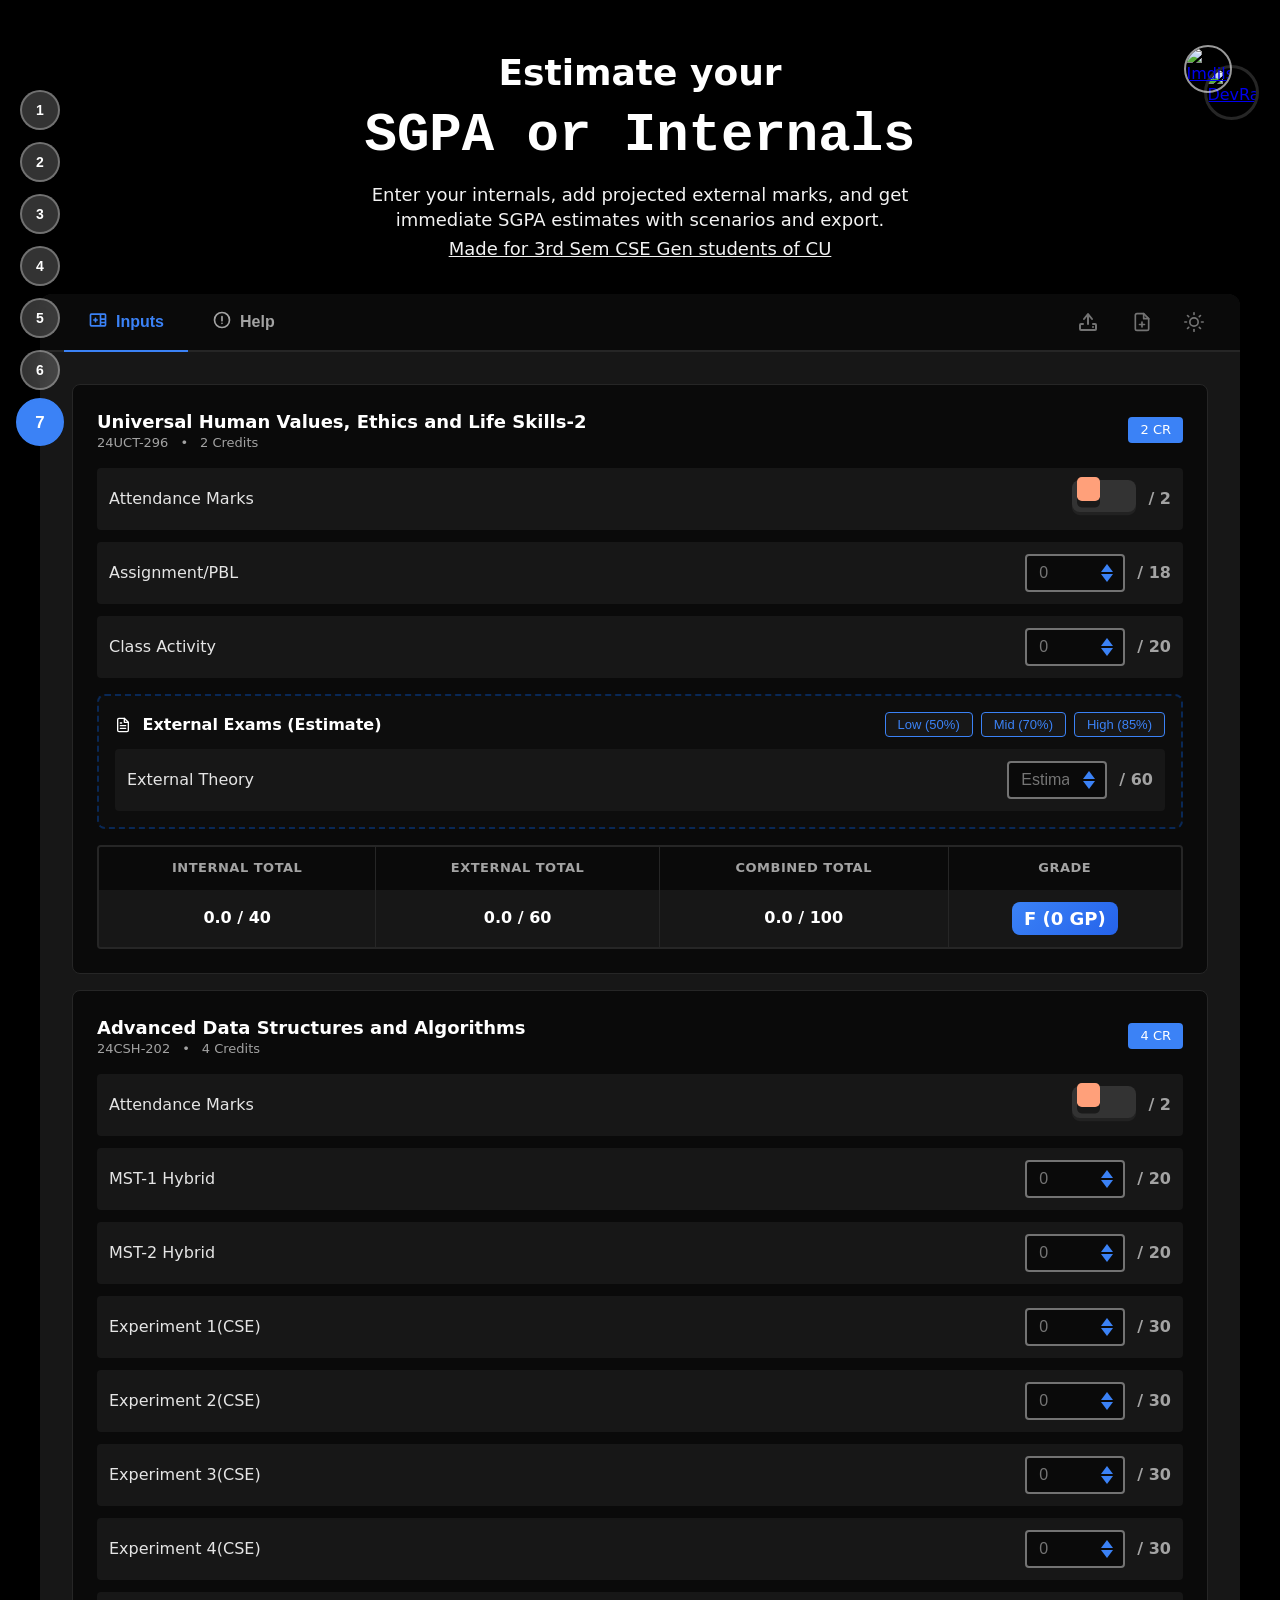
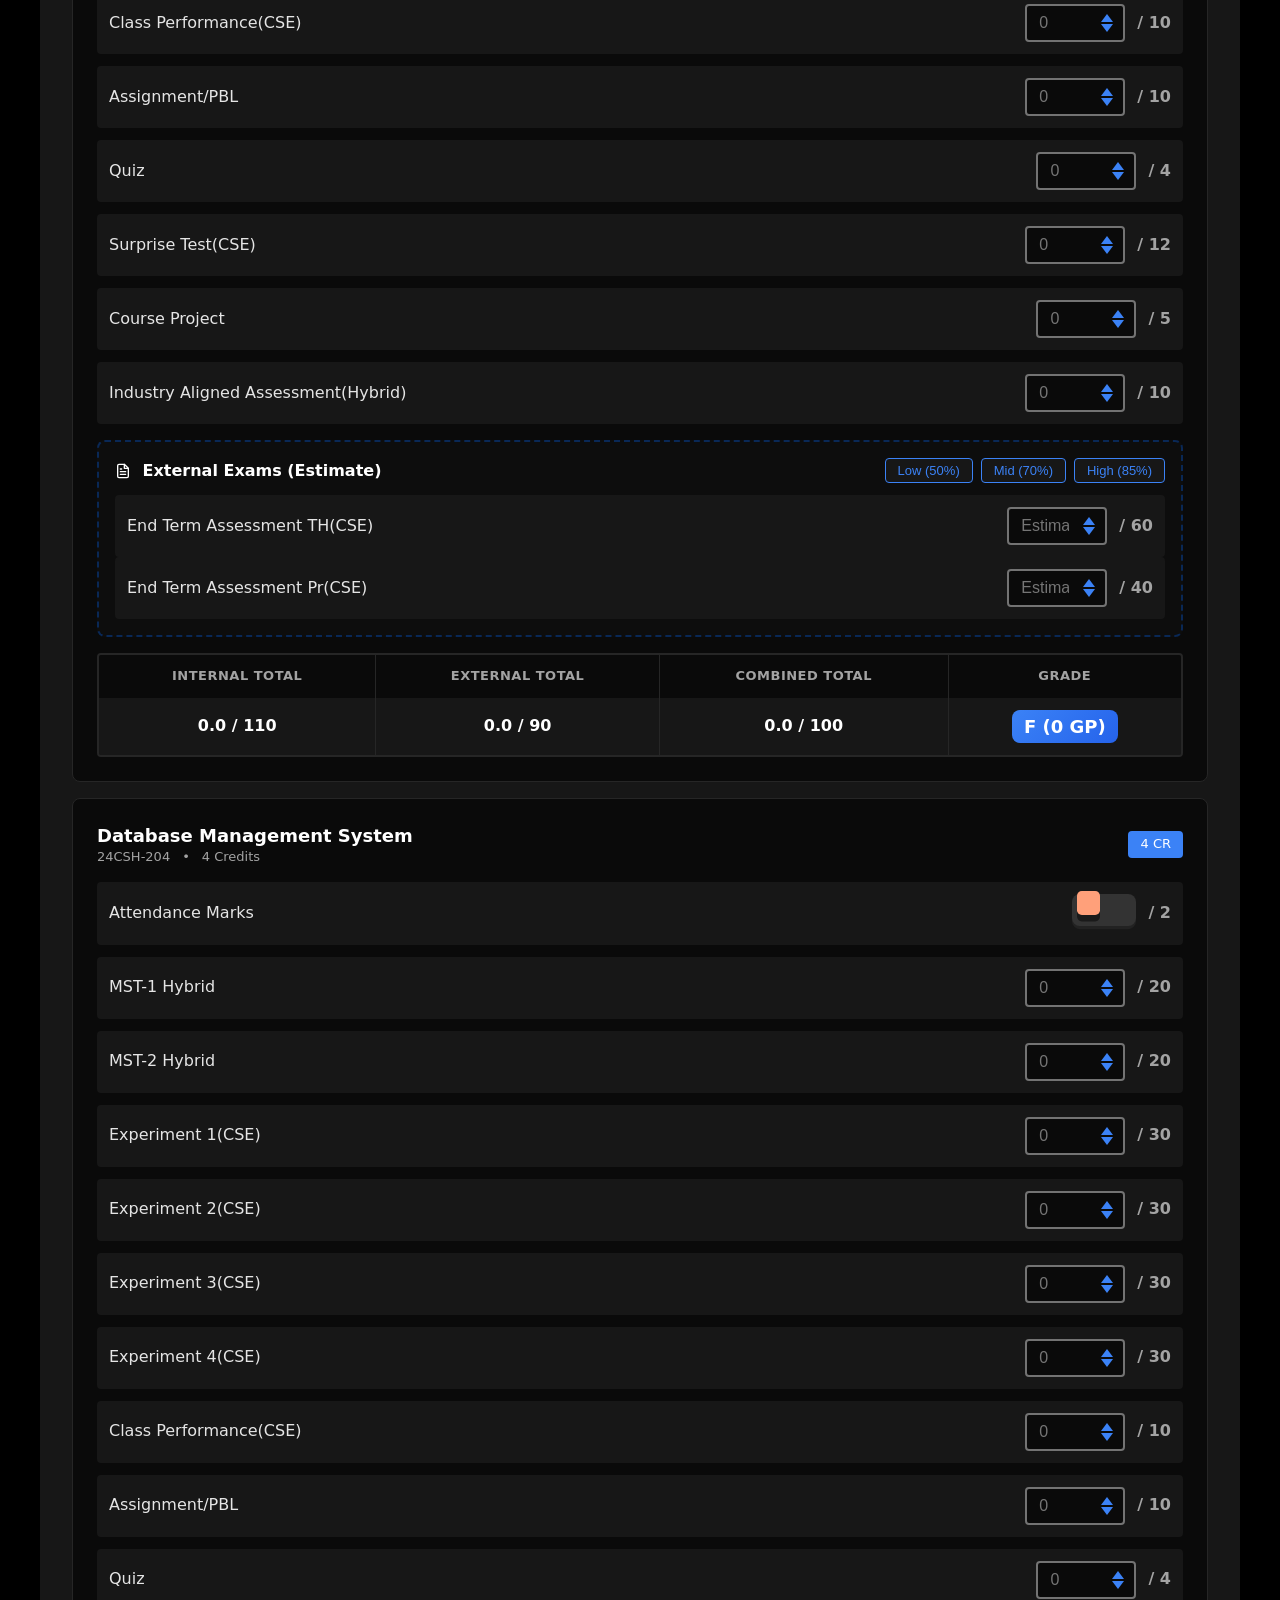
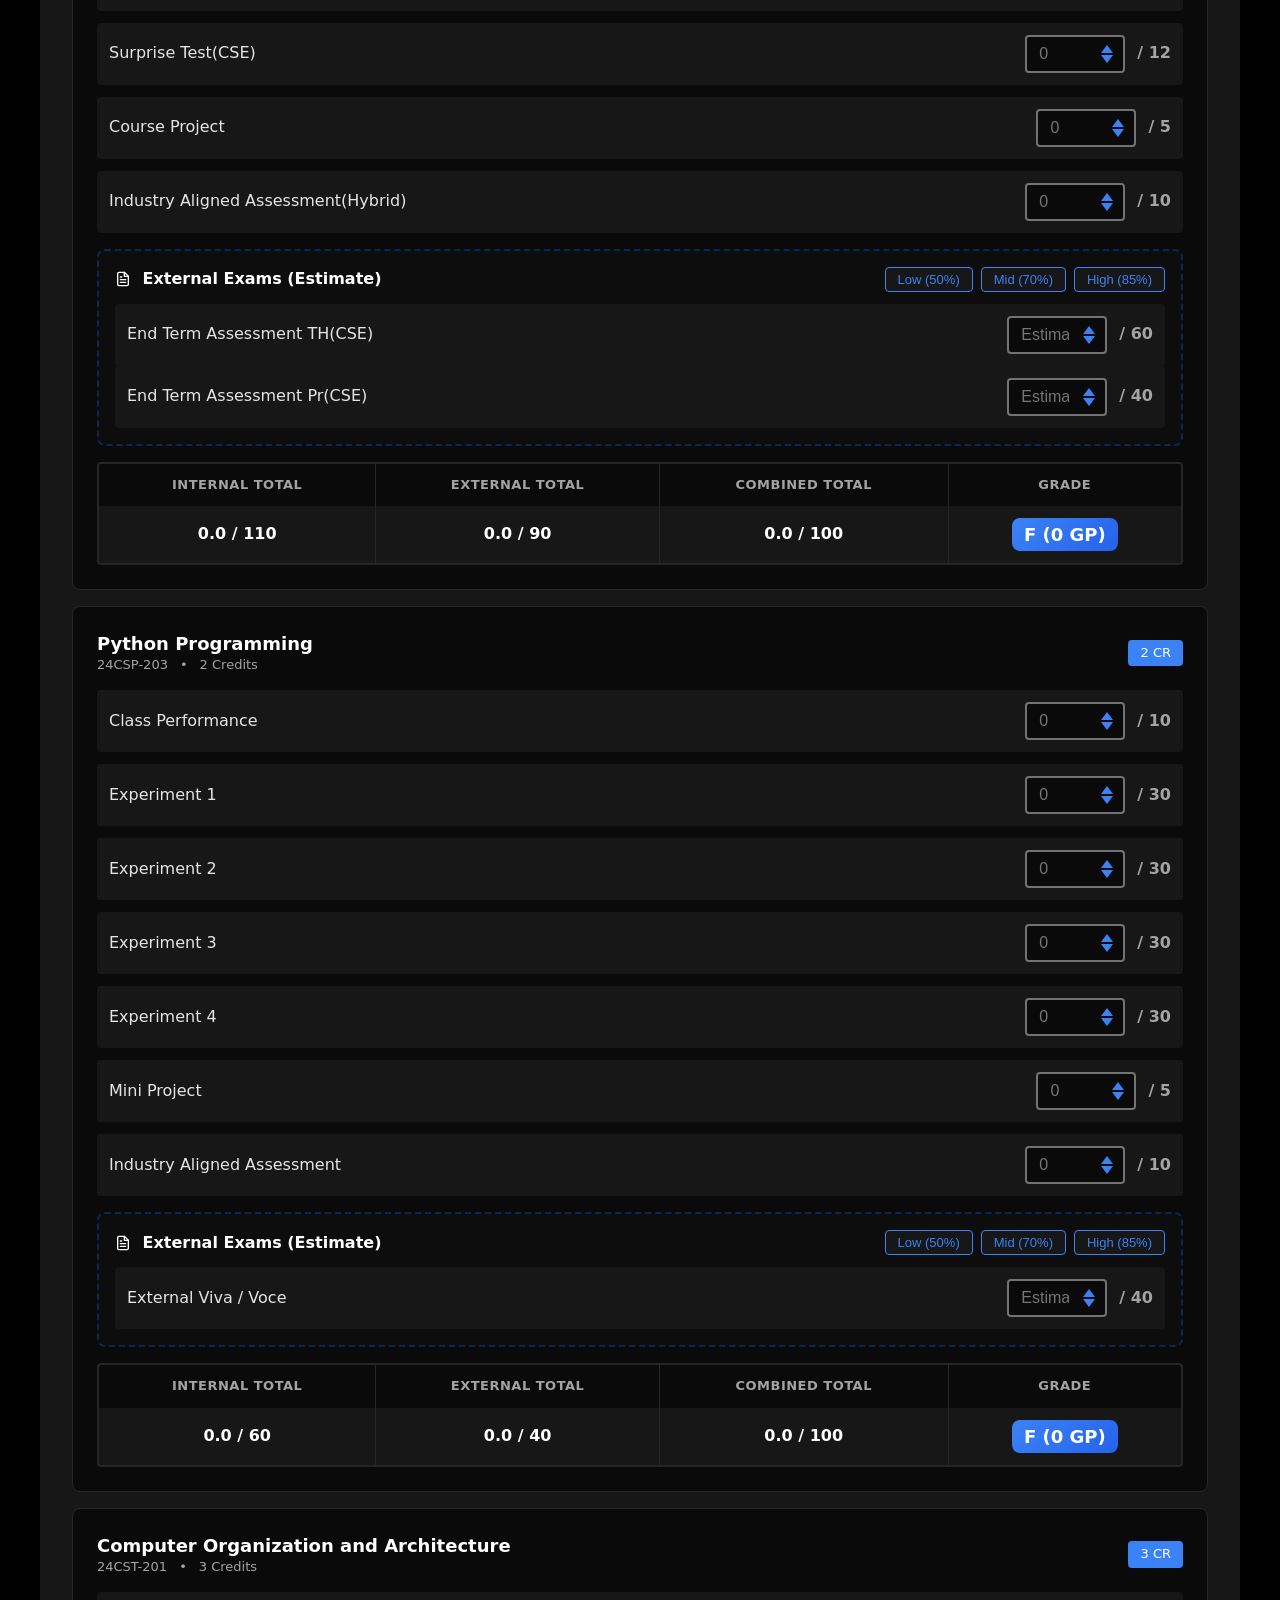
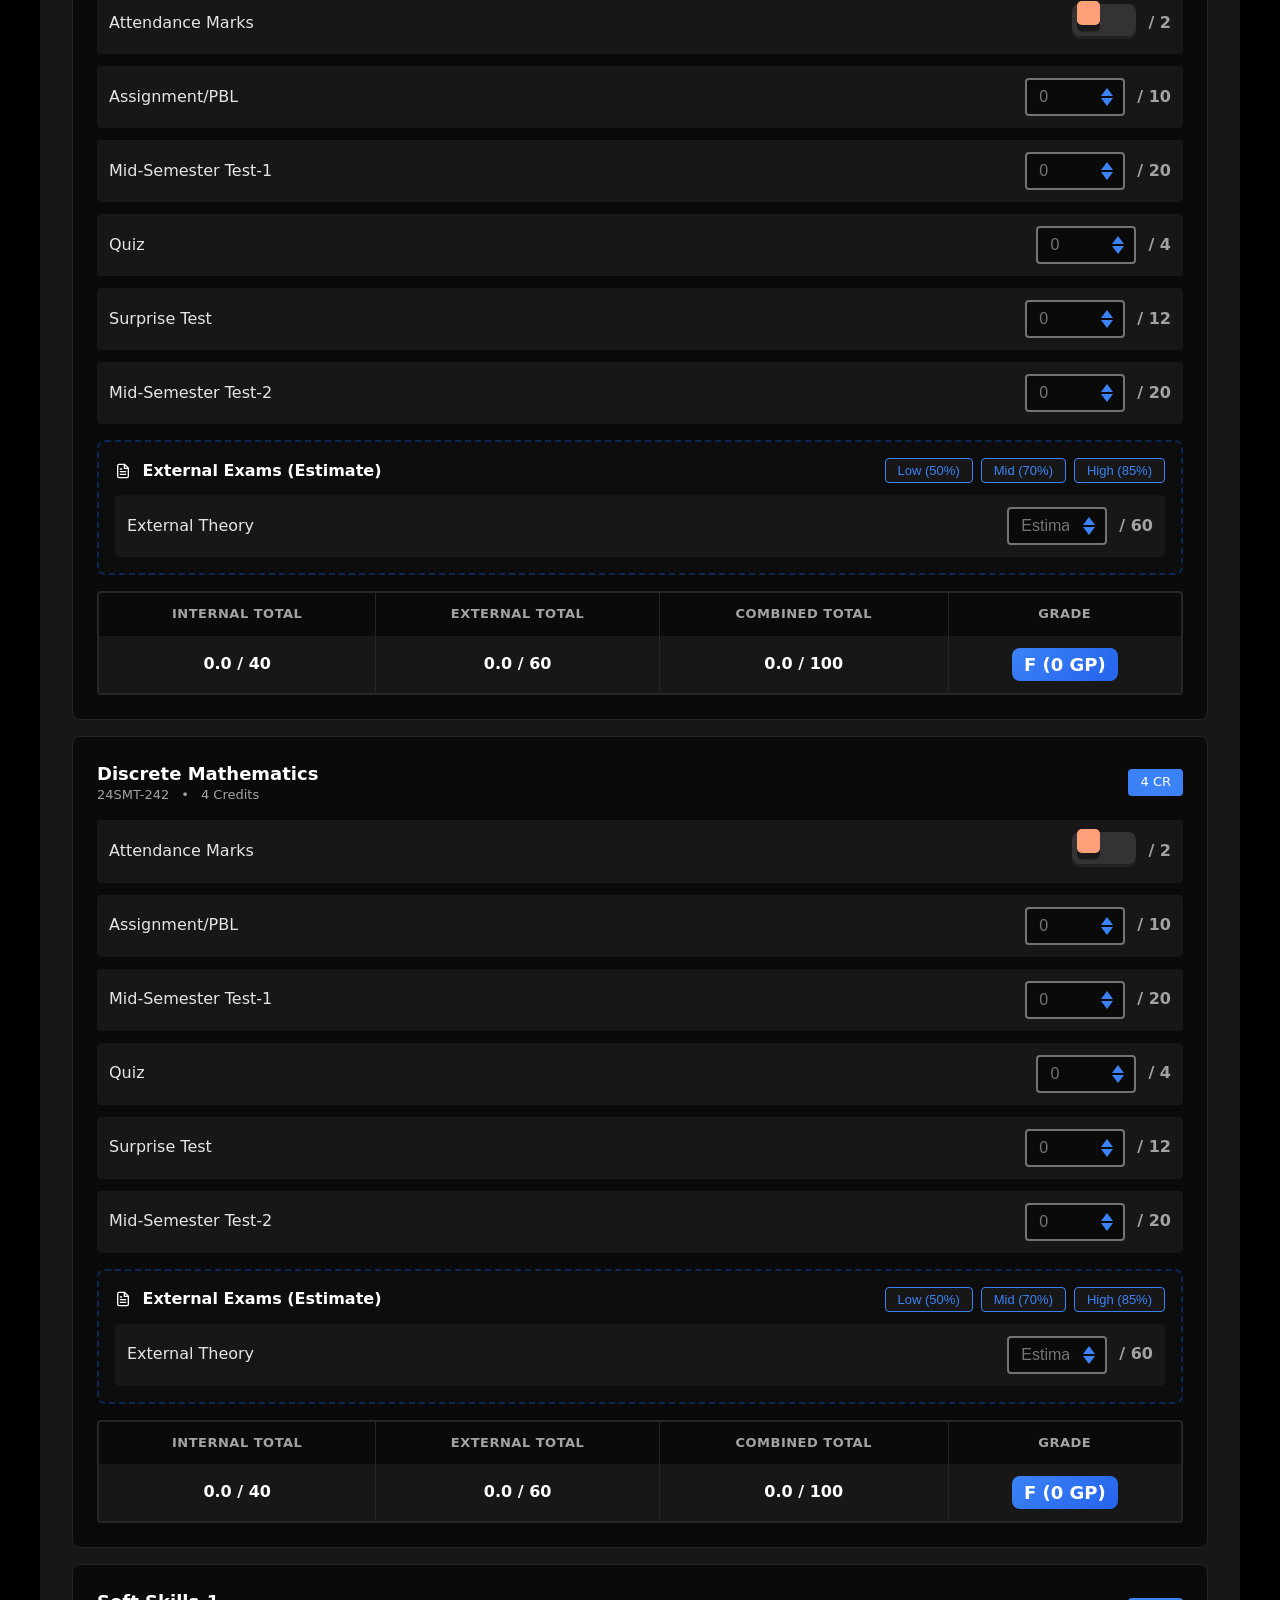
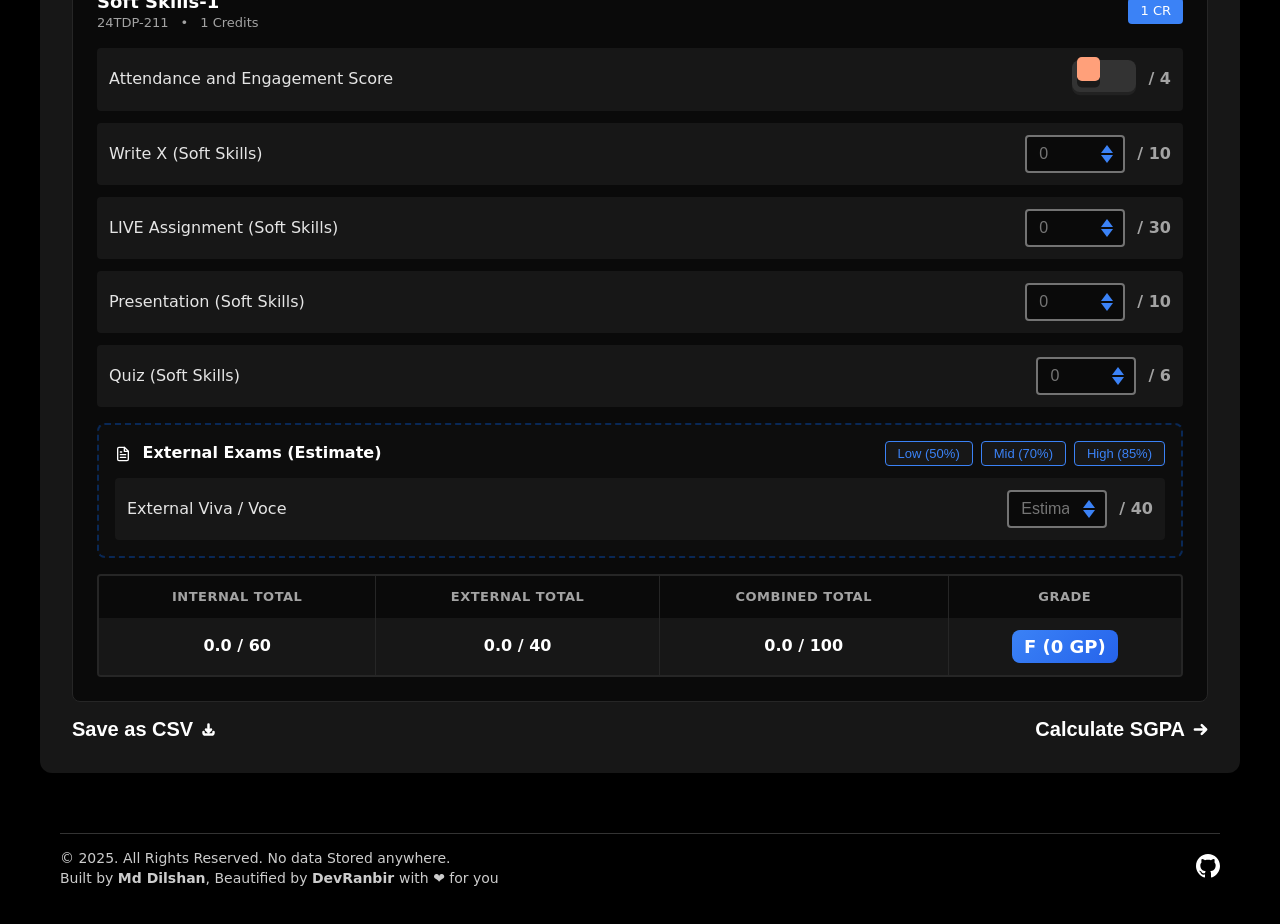
==== uncompressed.html @ b7a7be6c "Refactor code structure for improved readability and maintainability" ====
<!DOCTYPE html>
<html lang="en">
<head>
    <meta charset="UTF-8">
    <meta name="viewport" content="width=device-width, initial-scale=1.0">
    <link rel="icon" type="image/png" href="favicon.png" />
    <meta property="og:title" content="Internal Marks Calculator" />
    <meta property="og:description" content="Calculate Internal marks and Grade easily." />
    <meta property="og:type" content="website" />
    <meta property="og:url" content="https://imdilshan.github.io/Internal-Marks-Calculator/" />
    <meta property="og:image" content="https://imdilshan.github.io/Internal-Marks-Calculator/preview1.jpg" />
    <meta property="og:image:width" content="1200" />
    <meta property="og:image:height" content="630" />
    
    <meta name="twitter:card" content="summary_large_image" />
    <meta name="twitter:title" content="Internal Marks Calculator" />
    <meta name="twitter:description" content="Calculate Internal marks and Grade easily." />
    <meta name="twitter:image" content="https://imdilshan.github.io/Internal-Marks-Calculator/preview1.jpg" />
    <title>SGPA Estimator - CS201</title>
    <meta name="description" content="Estimate your SGPA with internal marks and projected external scores">
    <script src="https://cdn.jsdelivr.net/npm/canvas-confetti@1.9.2/dist/confetti.browser.min.js"></script>
    <style>
        /* ===== Design Tokens ===== */
        :root {
            --color-primary: #0066FF;
            --color-primary-700: #0047C1;
            --color-primary-100: #EAF2FF;
            --color-accent: #00C2A8;
            --color-accent-700: #00997A;
            --neutral-900: #0F1724;
            --neutral-700: #374151;
            --neutral-500: #6B7280;
            --neutral-400: #9CA3AF;
            --neutral-200: #E5E7EB;
            --neutral-100: #F3F4F6;
            --neutral-50: #FBFDFF;
            --success: #16A34A;
            --warning: #F59E0B;
            --danger: #DC2626;
            --font-sans: system-ui, -apple-system, "Segoe UI", Roboto, "Helvetica Neue", Arial;
            --fs-xxl: 36px;
            --fs-xl: 28px;
            --fs-lg: 22px;
            --fs-md: 18px;
            --fs-sm: 16px;
            --fs-xs: 13px;
            --leading-regular: 1.4;
            --space-1: 4px;
            --space-2: 8px;
            --space-3: 12px;
            --space-4: 16px;
            --space-5: 24px;
            --space-6: 32px;
            --radius-sm: 4px;
            --radius-md: 8px;
            --radius-lg: 12px;
            --shadow-1: 0 4px 10px rgba(15, 23, 36, 0.06);
            --shadow-2: 0 8px 30px rgba(15, 23, 36, 0.08);
        }

        [data-theme="dark"] {
            --color-primary: #3B82F6;
            --color-primary-700: #2563EB;
            --color-primary-100: #0a0a0a;
            --color-accent: #3B82F6;
            --color-accent-700: #2563EB;
            --neutral-900: #FFFFFF;
            --neutral-700: #E5E5E5;
            --neutral-500: #A3A3A3;
            --neutral-400: #737373;
            --neutral-200: #262626;
            --neutral-100: #171717;
            --neutral-50: #0a0a0a;
            --success: #22C55E;
            --warning: #F59E0B;
            --danger: #EF4444;
            --shadow-1: 0 4px 10px rgba(0, 0, 0, 0.5);
            --shadow-2: 0 8px 30px rgba(0, 0, 0, 0.8);
        }

        * {
            margin: 0;
            padding: 0;
            box-sizing: border-box;
        }

        /* ===== Custom Scrollbar ===== */
        /* WebKit browsers (Chrome, Safari, Edge) */
        ::-webkit-scrollbar {
            width: 12px;
        }

        ::-webkit-scrollbar-track {
            background: var(--neutral-100);
            border-radius: var(--radius-lg);
            transition: background-color 800ms ease 400ms;
        }

        ::-webkit-scrollbar-thumb {
            background: linear-gradient(135deg, var(--color-primary), var(--color-primary-700));
            border-radius: var(--radius-lg);
            border: 2px solid var(--neutral-100);
            transition: background 800ms ease 400ms, border-color 800ms ease 400ms;
        }

        ::-webkit-scrollbar-thumb:hover {
            background: linear-gradient(135deg, var(--color-primary-700), var(--color-primary));
            transition: background 200ms ease;
        }

        /* Dark theme scrollbar */
        [data-theme="dark"] ::-webkit-scrollbar-track {
            background: var(--neutral-200);
        }

        [data-theme="dark"] ::-webkit-scrollbar-thumb {
            background: linear-gradient(135deg, var(--color-primary), var(--color-accent));
            border: 2px solid var(--neutral-200);
        }

        [data-theme="dark"] ::-webkit-scrollbar-thumb:hover {
            background: linear-gradient(135deg, var(--color-accent), var(--color-primary));
        }

        /* Firefox */
        html {
            scrollbar-width: auto;
            scrollbar-color: var(--color-primary) var(--neutral-100);
            transition: scrollbar-color 800ms ease 400ms;
        }

        [data-theme="dark"] html {
            scrollbar-color: var(--color-primary) var(--neutral-200);
        }

        body {
            font-family: var(--font-sans);
            background: linear-gradient(135deg, var(--color-primary) 0%, var(--color-primary-700) 100%);
            color: var(--neutral-900);
            line-height: var(--leading-regular);
            min-height: 100vh;
            padding: var(--space-4);
            transition: background 300ms ease;
        }

        [data-theme="dark"] body {
            background: #000000;
        }

        .header {
            text-align: center;
            color: white;
            padding: var(--space-6) 0;
            max-width: 1200px;
            margin: 0 auto;
            position: relative;
        }

        /* Developer Profiles Styles */
        .dev-profiles {
            position: absolute;
            top: 5%;
            right: 2%;
            z-index: 10;
        }

        .profile-stack {
            position: relative;
            width: 70px;
            height: 70px;
        }

        .profile-item {
            position: absolute;
            transition: transform 0.3s ease, box-shadow 0.3s ease;
        }

        .profile-item:first-child {
            top: 0;
            left: 0;
            z-index: 2;
        }

        .profile-item:last-child {
            top: 20px;
            left: 20px;
            z-index: 1;
        }

        .profile-img {
            width: 55px;
            height: 55px;
            border-radius: 50%;
            border: 3px solid white;
            transition: all 0.3s ease;
            cursor: pointer;
            display: block;
        }

        .profile-img.primary {
            box-shadow: 0 4px 12px rgba(0, 0, 0, 0.3);
        }

        .profile-img.secondary {
            width: 48px;
            height: 48px;
            border: 2px solid rgba(255, 255, 255, 0.8);
            box-shadow: 0 2px 8px rgba(0, 0, 0, 0.2);
        }

        .profile-item:hover .profile-img {
            transform: scale(1.1);
            box-shadow: 0 8px 25px rgba(0, 0, 0, 0.4);
        }

        .profile-item:hover {
            z-index: 5 !important;
        }

        /* Tooltip without arrow */
        .profile-item::before {
            content: attr(data-tooltip);
            position: absolute;
            bottom: -40px;
            left: 50%;
            transform: translateX(-50%);
            background: rgba(0, 0, 0, 0.9);
            color: white;
            padding: 8px 14px;
            border-radius: 8px;
            font-size: 13px;
            font-weight: 500;
            white-space: nowrap;
            opacity: 0;
            visibility: hidden;
            transition: all 0.3s ease;
            pointer-events: none;
        }

        .profile-item:hover::before {
            opacity: 1;
            visibility: visible;
        }

        /* Dark theme adjustments */
        [data-theme="dark"] .profile-img {
            border-color: var(--neutral-200);
        }

        [data-theme="dark"] .profile-img.secondary {
            border-color: rgba(255, 255, 255, 0.6);
        }

        [data-theme="dark"] .profile-item::before {
            background: rgba(255, 255, 255, 0.95);
            color: #333;
        }

        /* Mobile responsive */
        @media (max-width: 768px) {
            .dev-profiles {
                top: var(--space-2);
                right: var(--space-2);
            }
            
            .profile-stack {
                width: 60px;
                height: 60px;
            }
            
            .profile-img {
                width: 48px;
                height: 48px;
            }
            
            .profile-img.secondary {
                width: 42px;
                height: 42px;
            }
            
            .profile-item:last-child {
                top: 15px;
                left: 15px;
            }
        }

        .header h1 {
            font-size: var(--fs-xxl);
            font-weight: 700;
            margin-bottom: var(--space-2);
        }

        .header p {
            font-size: var(--fs-md);
            opacity: 0.95;
            max-width: 600px;
            margin: 0 auto;
        }

        .container {
            max-width: 1200px;
            margin: 0 auto;
            background: white;
            border-radius: var(--radius-lg);
            box-shadow: var(--shadow-2);
            overflow: hidden;
            transition: background 300ms ease;
        }

        [data-theme="dark"] .container {
            background: var(--neutral-100);
        }

        /* Page Loader */
        .page-loader {
            position: fixed;
            top: 0;
            left: 0;
            width: 100%;
            height: 100%;
            background: #000;
            display: flex;
            align-items: center;
            justify-content: center;
            z-index: 9999;
            transition: opacity 0.5s ease, visibility 0.5s ease;
        }

        .page-loader.hidden {
            opacity: 0;
            visibility: hidden;
        }

        .loader {
            --dim: 3rem;
            width: var(--dim);
            height: var(--dim);
            position: relative;
            animation: spin988 2s linear infinite;
        }

        .loader .circle {
            --color: #3B82F6;
            --dim: 1.2rem;
            width: var(--dim);
            height: var(--dim);
            background-color: var(--color);
            border-radius: 50%;
            position: absolute;
        }

        .loader .circle:nth-child(1) {
            top: 0;
            left: 0;
        }

        .loader .circle:nth-child(2) {
            top: 0;
            right: 0;
        }

        .loader .circle:nth-child(3) {
            bottom: 0;
            left: 0;
        }

        .loader .circle:nth-child(4) {
            bottom: 0;
            right: 0;
        }

        @keyframes spin988 {
            0% {
                transform: scale(1) rotate(0);
            }
            20%, 25% {
                transform: scale(1.3) rotate(90deg);
            }
            45%, 50% {
                transform: scale(1) rotate(180deg);
            }
            70%, 75% {
                transform: scale(1.3) rotate(270deg);
            }
            95%, 100% {
                transform: scale(1) rotate(360deg);
            }
        }

        .subject-nav {
            display: flex;
            gap: 12px;
            z-index: 999;
        }
        
        /* Desktop: Vertical navigation on left */
        .subject-nav-desktop {
            position: fixed;
            left: 20px;
            top: 10vh;
            flex-direction: column;
        }
        
        /* Mobile: Horizontal navigation below header */
        .subject-nav-mobile {
            flex-direction: row;
            flex-wrap: wrap;
            justify-content: center;
            margin-top: var(--space-4);
            display: none;
        }
        
        /* Show/hide based on screen size */
        @media (min-width: 1025px) {
            .subject-nav-desktop {
                display: flex;
            }
            .subject-nav-mobile {
                display: none !important;
            }
        }
        
        @media (max-width: 1024px) {
            .subject-nav-desktop {
                display: none !important;
            }
            .subject-nav-mobile {
                display: flex;
            }
        }

        .subject-nav-btn {
            width: 40px;
            height: 40px;
            border-radius: 50%;
            background: rgba(255, 255, 255, 0.2);
            border: 2px solid rgba(255, 255, 255, 0.3);
            color: white;
            font-weight: 700;
            font-size: 14px;
            cursor: pointer;
            display: flex;
            align-items: center;
            justify-content: center;
            transition: all 200ms ease;
            backdrop-filter: blur(10px);
            position: relative;
        }

        .subject-nav-btn .nav-number {
            position: relative;
            z-index: 1;
        }

        .subject-nav-btn .nav-tick {
            position: absolute;
            top: -2px;
            right: -2px;
            width: 16px;
            height: 16px;
            background: #22C55E;
            border-radius: 50%;
            padding: 2px;
            stroke: white;
            box-shadow: 0 2px 6px rgba(34, 197, 94, 0.4);
        }
        
        .subject-nav-btn .nav-big-tick {
            color: #ffffff;
            filter: drop-shadow(0 0 6px rgba(34, 197, 94, 0.4));
            animation: tickPop 0.3s ease-out;
        }
        
        @keyframes tickPop {
            0% { transform: scale(0); }
            50% { transform: scale(1.2); }
            100% { transform: scale(1); }
        }

        .subject-nav-btn.complete {
            border-color: #22C55E;
            background: rgba(34, 197, 94, 0.15);
        }
        
        .subject-nav-btn.full-complete {
            background: rgba(34, 197, 94, 0.25);
            box-shadow: 0 0 15px rgba(34, 197, 94, 0.3);
        }

        .subject-nav-btn:hover {
            transform: scale(1.15);
            background: rgba(255, 255, 255, 0.4);
            box-shadow: 0 4px 12px rgba(0, 0, 0, 0.2);
        }

        .subject-nav-btn.active {
            background: var(--color-accent);
            border-color: var(--color-accent);
            transform: scale(1.2);
        }

        /* Tooltip for nav buttons - Desktop only */
        .subject-nav-desktop .subject-nav-btn::after {
            content: attr(data-tooltip);
            position: absolute;
            left: 60px;
            background: rgba(0, 0, 0, 0.9);
            color: white;
            padding: 8px 12px;
            border-radius: 6px;
            font-size: 13px;
            font-weight: 600;
            white-space: nowrap;
            opacity: 0;
            pointer-events: none;
            transition: opacity 200ms ease;
            z-index: 1000;
            box-shadow: 0 4px 12px rgba(0, 0, 0, 0.3);
        }

        [data-theme="dark"] .subject-nav-desktop .subject-nav-btn::after {
            background: rgba(255, 255, 255, 0.95);
            color: #000;
        }

        .subject-nav-desktop .subject-nav-btn:hover::after {
            opacity: 1;
        }

        /* Arrow for tooltip - Desktop only */
        .subject-nav-desktop .subject-nav-btn::before {
            content: '';
            position: absolute;
            left: 52px;
            width: 0;
            height: 0;
            border-top: 6px solid transparent;
            border-bottom: 6px solid transparent;
            border-right: 6px solid rgba(0, 0, 0, 0.9);
            opacity: 0;
            pointer-events: none;
            transition: opacity 200ms ease;
            z-index: 1000;
        }

        [data-theme="dark"] .subject-nav-desktop .subject-nav-btn::before {
            border-right-color: rgba(255, 255, 255, 0.95);
        }

        .subject-nav-desktop .subject-nav-btn:hover::before {
            opacity: 1;
        }

        /* Help navigation - different style */
        .help-nav-btn {
            width: 45px;
            height: 45px;
            font-size: 13px;
            font-weight: 600;
        }

        .help-nav-btn::after {
            content: attr(data-tooltip);
            left: 65px;
            min-width: 120px;
        }

        .help-nav-btn::before {
            left: 57px;
        }

        @media (max-width: 768px) {
            .subject-nav {
                left: 10px;
                top: 15vh;
                gap: 8px;
            }

            .subject-nav-btn {
                width: 32px;
                height: 32px;
                font-size: 12px;
            }

            .help-nav-btn {
                width: 36px;
                height: 36px;
                font-size: 11px;
            }
        }

        .tabs {
            border-bottom: 2px solid var(--neutral-200);
            background: var(--neutral-50);
            display: flex;
            justify-content: space-between;
            align-items: center;
        }

        [data-theme="dark"] .tabs {
            background: #0a0a0a;
            border-bottom-color: var(--neutral-200);
        }

        .tab-list {
            display: flex;
            list-style: none;
            padding: 0 var(--space-5);
        }
        
        .tab-actions {
            display: flex;
            gap: var(--space-2);
            padding: 0 var(--space-5);
        }
        
        .action-icon-btn {
            padding: var(--space-3);
            background: none;
            border: 1px solid var(--neutral-300);
            border-radius: 8px;
            color: var(--neutral-600);
            cursor: pointer;
            transition: all 200ms;
            display: flex;
            align-items: center;
            justify-content: center;
        }
        
        .action-icon-btn:hover {
            background: var(--neutral-100);
            border-color: var(--color-primary);
            color: var(--color-primary);
            transform: translateY(-2px);
        }
        
        [data-theme="dark"] .action-icon-btn {
            border-color: var(--neutral-700);
            color: var(--neutral-400);
        }
        
        [data-theme="dark"] .action-icon-btn:hover {
            background: rgba(255, 255, 255, 0.05);
            border-color: var(--color-primary);
            color: var(--color-primary);
        }

        /* Hide Excel download button by default */
        #excel-download-btn {
            display: none;
        }

        .tab {
            padding: var(--space-4) var(--space-5);
            background: none;
            border: none;
            font-size: var(--fs-sm);
            font-weight: 600;
            color: var(--neutral-500);
            cursor: pointer;
            position: relative;
            transition: color 200ms;
            display: flex;
            align-items: center;
            gap: var(--space-2);
        }

        .tab:hover {
            color: var(--neutral-900);
        }

        .tab:focus-visible {
            outline: 3px solid rgba(0, 102, 255, 0.16);
            outline-offset: -3px;
        }

        .tab[aria-selected="true"] {
            color: var(--color-primary);
        }

        .tab[aria-selected="true"]::after {
            content: '';
            position: absolute;
            bottom: -2px;
            left: 0;
            right: 0;
            height: 2px;
            background: var(--color-primary);
        }

        /* Tab icon and text styling */

        .tab-icon svg {
            width: 20px !important;
            height: 20px !important;
            stroke: currentColor;
            transition: all 200ms;
        }

        .tab-text {
            display: inline;
            line-height: 1;
        }

        #tab-results {
            display: none;
            padding-left: var(--space-3);
            padding-right: var(--space-3);
        }

        #tab-results.show-tab {
            display: block;
        }

        .tab-panel {
            padding: var(--space-6);
            animation: fadeIn 300ms ease;
        }

        .tab-panel[hidden] {
            display: none;
        }

        @keyframes fadeIn {
            from {
                opacity: 0;
                transform: translateY(8px);
            }
            to {
                opacity: 1;
                transform: translateY(0);
            }
        }

        @media (prefers-reduced-motion: reduce) {
            .tab-panel {
                animation: none;
            }
        }

        .subject-card {
            background: var(--neutral-50);
            border: 1px solid var(--neutral-200);
            border-radius: var(--radius-md);
            padding: var(--space-5);
            margin-bottom: var(--space-4);
            transition: box-shadow 200ms;
        }

        [data-theme="dark"] .subject-card {
            background: #0a0a0a;
            border-color: var(--neutral-200);
        }

        .subject-card:hover {
            box-shadow: var(--shadow-1);
        }

        .subject-header {
            display: flex;
            justify-content: space-between;
            align-items: center;
            margin-bottom: var(--space-4);
            flex-wrap: wrap;
            gap: var(--space-3);
        }

        .subject-name {
            font-size: var(--fs-md);
            font-weight: 600;
            color: var(--neutral-900);
        }

        .subject-meta {
            display: flex;
            gap: var(--space-3);
            font-size: var(--fs-xs);
            color: var(--neutral-500);
        }

        .badge {
            background: var(--color-primary);
            color: white;
            padding: var(--space-1) var(--space-3);
            border-radius: var(--radius-sm);
            font-size: var(--fs-xs);
            font-weight: 500;
        }

        .components-grid {
            display: grid;
            gap: var(--space-3);
        }

        .component-name {
            font-size: var(--fs-sm);
            color: var(--neutral-700);
        }

        .component-max {
            font-size: var(--fs-sm);
            color: var(--neutral-500);
            font-weight: 600;
            white-space: nowrap;
        }

        input[type="number"] {
            width: 100px;
            max-width: 100px;
            padding: var(--space-2) var(--space-3);
            border: 2px solid var(--neutral-200);
            border-radius: var(--radius-sm);
            font-size: var(--fs-sm);
            transition: all 200ms;
            background: white;
            color: var(--neutral-900);
        }

        /* Remove default spinners */
        input[type="number"]::-webkit-inner-spin-button,
        input[type="number"]::-webkit-outer-spin-button {
            -webkit-appearance: none;
            margin: 0;
        }

        input[type="number"] {
            -moz-appearance: textfield;
            appearance: textfield;
        }

        /* Custom spinner container */
        .component-row {
            display: grid;
            grid-template-columns: 2fr auto auto;
            gap: var(--space-3);
            align-items: center;
            padding: var(--space-3);
            background: white;
            border-radius: var(--radius-sm);
            position: relative;
        }

        [data-theme="dark"] .component-row {
            background: var(--neutral-100);
        }

        /* Add custom spinner buttons */
        input[type="number"] {
            position: relative;
            padding-right: 36px;
            width: 100px;
            max-width: 100px;
        }

        /* Custom increment/decrement buttons using background */
        input[type="number"] {
            background-image: 
                url('data:image/svg+xml;utf8,<svg xmlns="http://www.w3.org/2000/svg" width="12" height="8" viewBox="0 0 12 8"><path fill="%230066FF" d="M6 0l6 8H0z"/></svg>'),
                url('data:image/svg+xml;utf8,<svg xmlns="http://www.w3.org/2000/svg" width="12" height="8" viewBox="0 0 12 8"><path fill="%230066FF" d="M6 8L0 0h12z"/></svg>');
            background-position: 
                calc(100% - 10px) 8px,
                calc(100% - 10px) calc(100% - 8px);
            background-size: 12px 8px, 12px 8px;
            background-repeat: no-repeat;
        }

        [data-theme="dark"] input[type="number"] {
            background-color: var(--neutral-50);
            border-color: var(--neutral-400);
            color: var(--neutral-900);
            background-image: 
                url('data:image/svg+xml;utf8,<svg xmlns="http://www.w3.org/2000/svg" width="12" height="8" viewBox="0 0 12 8"><path fill="%233B82F6" d="M6 0l6 8H0z"/></svg>'),
                url('data:image/svg+xml;utf8,<svg xmlns="http://www.w3.org/2000/svg" width="12" height="8" viewBox="0 0 12 8"><path fill="%233B82F6" d="M6 8L0 0h12z"/></svg>');
            background-position: 
                calc(100% - 10px) 8px,
                calc(100% - 10px) calc(100% - 8px);
            background-size: 12px 8px, 12px 8px;
            background-repeat: no-repeat;
        }

        input[type="number"]:hover {
            background-image: 
                url('data:image/svg+xml;utf8,<svg xmlns="http://www.w3.org/2000/svg" width="12" height="8" viewBox="0 0 12 8"><path fill="%2300C2A8" d="M6 0l6 8H0z"/></svg>'),
                url('data:image/svg+xml;utf8,<svg xmlns="http://www.w3.org/2000/svg" width="12" height="8" viewBox="0 0 12 8"><path fill="%2300C2A8" d="M6 8L0 0h12z"/></svg>');
        }

        [data-theme="dark"] input[type="number"]:hover {
            background-image: 
                url('data:image/svg+xml;utf8,<svg xmlns="http://www.w3.org/2000/svg" width="12" height="8" viewBox="0 0 12 8"><path fill="%2314B8A6" d="M6 0l6 8H0z"/></svg>'),
                url('data:image/svg+xml;utf8,<svg xmlns="http://www.w3.org/2000/svg" width="12" height="8" viewBox="0 0 12 8"><path fill="%2314B8A6" d="M6 8L0 0h12z"/></svg>');
        }

        input[type="number"]:focus {
            outline: none;
            border-color: var(--color-primary);
            box-shadow: 0 0 0 3px rgba(0, 102, 255, 0.1);
        }

        [data-theme="dark"] input[type="number"]:focus {
            box-shadow: 0 0 0 3px rgba(59, 130, 246, 0.2);
        }

        input[type="number"].error {
            border-color: var(--danger);
            background-color: rgba(220, 38, 38, 0.05);
            background-image: 
                url('data:image/svg+xml;utf8,<svg xmlns="http://www.w3.org/2000/svg" width="12" height="8" viewBox="0 0 12 8"><path fill="%23DC2626" d="M6 0l6 8H0z"/></svg>'),
                url('data:image/svg+xml;utf8,<svg xmlns="http://www.w3.org/2000/svg" width="12" height="8" viewBox="0 0 12 8"><path fill="%23DC2626" d="M6 8L0 0h12z"/></svg>');
        }

        [data-theme="dark"] input[type="number"].error {
            background-color: rgba(239, 68, 68, 0.1);
            background-image: 
                url('data:image/svg+xml;utf8,<svg xmlns="http://www.w3.org/2000/svg" width="12" height="8" viewBox="0 0 12 8"><path fill="%23EF4444" d="M6 0l6 8H0z"/></svg>'),
                url('data:image/svg+xml;utf8,<svg xmlns="http://www.w3.org/2000/svg" width="12" height="8" viewBox="0 0 12 8"><path fill="%23EF4444" d="M6 8L0 0h12z"/></svg>');
        }

        /* Attendance Toggle Switch */
        .checkbox-wrapper-63 input[type="checkbox"] {
            visibility: hidden;
            display: none;
        }

        .checkbox-wrapper-63 *,
        .checkbox-wrapper-63 ::after,
        .checkbox-wrapper-63 ::before {
            box-sizing: border-box;
        }

        .checkbox-wrapper-63 .switch {
            font-size: 1rem;
            position: relative;
            display: inline-block;
            width: 4em;
            height: 2em;
        }

        .checkbox-wrapper-63 .slider {
            position: absolute;
            cursor: pointer;
            inset: 0;
            background-color: #eee;
            transition: 0.4s;
            border-radius: 0.5em;
            box-shadow: 0 0.2em #dfd9d9;
        }

        .checkbox-wrapper-63 .slider:before {
            position: absolute;
            content: "";
            height: 1.5em;
            width: 1.4em;
            border-radius: 0.3em;
            left: 0.3em;
            bottom: 0.7em;
            background-color: lightsalmon;
            transition: 0.4s;
            box-shadow: 0 0.4em #bcb4b4;
        }

        .checkbox-wrapper-63 .slider:hover::before {
            box-shadow: 0 0.2em #bcb4b4;
            bottom: 0.5em;
        }

        .checkbox-wrapper-63 input:checked + .slider::before {
            transform: translateX(2em);
            background: lightgreen;
        }

        [data-theme="dark"] .checkbox-wrapper-63 .slider {
            background-color: #333;
            box-shadow: 0 0.2em #222;
        }

        [data-theme="dark"] .checkbox-wrapper-63 .slider:before {
            box-shadow: 0 0.4em #1a1a1a;
        }

        [data-theme="dark"] .checkbox-wrapper-63 .slider:hover::before {
            box-shadow: 0 0.2em #1a1a1a;
        }

        .external-section {
            margin-top: var(--space-4);
            padding: var(--space-4);
            background: var(--color-primary-100);
            border-radius: var(--radius-md);
            border: 2px dashed rgba(0, 102, 255, 0.3);
        }

        [data-theme="dark"] .external-section {
            background: #0d0d0d;
        }

        .external-header {
            display: flex;
            justify-content: space-between;
            align-items: center;
            margin-bottom: var(--space-3);
            flex-wrap: wrap;
            gap: var(--space-3);
        }

        .external-title {
            font-size: var(--fs-sm);
            font-weight: 600;
            color: var(--neutral-900);
        }

        .scenario-buttons {
            display: flex;
            gap: var(--space-2);
            flex-wrap: wrap;
        }

        .btn-scenario {
            padding: var(--space-1) var(--space-3);
            background: white;
            border: 1px solid var(--color-primary);
            border-radius: var(--radius-sm);
            color: var(--color-primary);
            font-size: var(--fs-xs);
            font-weight: 500;
            cursor: pointer;
            transition: all 200ms;
        }

        [data-theme="dark"] .btn-scenario {
            background: var(--neutral-100);
            border-color: var(--color-primary);
            color: var(--color-primary);
        }

        .btn-scenario:hover {
            background: var(--color-primary);
            color: white;
        }

        .btn-scenario:focus-visible {
            outline: 3px solid rgba(0, 102, 255, 0.16);
        }

        .subject-summary {
            margin-top: var(--space-4);
            background: white;
            border-radius: var(--radius-sm);
            border: 2px solid var(--neutral-200);
            overflow: hidden;
        }

        [data-theme="dark"] .subject-summary {
            background: var(--neutral-100);
            border-color: var(--neutral-200);
        }

        .summary-table {
            width: 100%;
            border-collapse: collapse;
        }

        .summary-table th,
        .summary-table td {
            padding: var(--space-3);
            text-align: center;
            font-size: var(--fs-sm);
            border-right: 1px solid var(--neutral-200);
        }

        .summary-table th:last-child,
        .summary-table td:last-child {
            border-right: none;
        }

        .summary-table th {
            background: var(--neutral-100);
            font-weight: 600;
            color: var(--neutral-700);
            text-transform: uppercase;
            font-size: var(--fs-xs);
            letter-spacing: 0.5px;
        }

        [data-theme="dark"] .summary-table th {
            background: var(--neutral-50);
            color: var(--neutral-500);
        }

        .summary-table td {
            color: var(--neutral-900);
            font-weight: 600;
            background: white;
        }

        [data-theme="dark"] .summary-table td {
            background: var(--neutral-100);
        }

        .summary-table .grade-cell {
            background: var(--color-primary-100);
        }


        @media (max-width: 768px) {
            .summary-table {
                font-size: var(--fs-xs);
            }

            .summary-table th,
            .summary-table td {
                padding: var(--space-2);
            }
        }

        .grade-pill {
            display: inline-block;
            padding: var(--space-1) var(--space-3);
            background: linear-gradient(135deg, var(--color-primary), var(--color-primary-700));
            color: white;
            border-radius: var(--radius-md);
            font-weight: 700;
            font-size: var(--fs-md);
        }

        .btn {
            padding: var(--space-3) var(--space-5);
            border: none;
            border-radius: var(--radius-md);
            font-size: var(--fs-sm);
            font-weight: 600;
            cursor: pointer;
            transition: all 200ms;
            display: inline-flex;
            align-items: center;
            gap: var(--space-2);
        }

        .btn:focus-visible {
            outline: 3px solid rgba(0, 102, 255, 0.16);
            outline-offset: 2px;
        }

        .btn--cta {
            background: var(--color-accent);
            color: white;
            font-size: var(--fs-md);
            padding: var(--space-4) var(--space-6);
        }

        .btn--cta:hover {
            background: var(--color-accent-700);
            transform: translateY(-2px);
            box-shadow: var(--shadow-1);
        }

        .btn--secondary {
            background: white;
            color: var(--color-primary);
            border: 2px solid var(--color-primary);
        }

        .btn--secondary:hover {
            background: var(--color-primary-100);
        }

        .action-bar {
            display: flex;
            gap: var(--space-3);
            justify-content: space-between;
            align-items: center;
        }

        /* Calculate SGPA button styles */
        .action-bar button:last-child {
            padding: 0;
            margin: 0;
            border: none;
            background: none;
            cursor: pointer;
        }

        .action-bar button:last-child {
            --primary-color: #111;
            --hovered-color: #c84747;
            position: relative;
            display: flex;
            font-weight: 600;
            font-size: 20px;
            gap: 0.5rem;
            align-items: center;
        }

        .action-bar button:last-child p {
            margin: 0;
            position: relative;
            font-size: 20px;
            color: var(--primary-color);
        }

        .action-bar button:last-child::after {
            position: absolute;
            content: "";
            width: 0;
            left: 0;
            bottom: -7px;
            background: var(--hovered-color);
            height: 2px;
            transition: 0.3s ease-out;
        }

        .action-bar button:last-child p::before {
            position: absolute;
            width: 0%;
            inset: 0;
            color: var(--hovered-color);
            overflow: hidden;
            transition: 0.3s ease-out;
        }

        .action-bar button:last-child:hover::after {
            width: 100%;
        }

        .action-bar button:last-child:hover p::before {
            width: 100%;
        }

        .action-bar button:last-child:hover svg {
            transform: translateX(4px);
            color: var(--hovered-color);
        }

        .action-bar button:last-child svg {
            color: var(--primary-color);
            transition: 0.2s;
            position: relative;
            width: 15px;
            transition-delay: 0.2s;
        }

        [data-theme="dark"] .action-bar button:last-child {
            --primary-color: #fff;
            --hovered-color: #ff6b6b;
        }

        /* Apply same animated style to first button (CSV) */
        .action-bar button:first-child {
            padding: 0;
            margin: 0;
            border: none;
            background: none;
            cursor: pointer;
            --primary-color: #111;
            --hovered-color: #0066FF;
            position: relative;
            display: flex;
            font-weight: 600;
            font-size: 20px;
            gap: 0.5rem;
            align-items: center;
        }

        .action-bar button:first-child p {
            margin: 0;
            position: relative;
            font-size: 20px;
            color: var(--primary-color);
        }

        .action-bar button:first-child::after {
            position: absolute;
            content: "";
            width: 0;
            left: 0;
            bottom: -7px;
            background: var(--hovered-color);
            height: 2px;
            transition: 0.3s ease-out;
        }

        .action-bar button:first-child p::before {
            position: absolute;
            content: "";
            width: 0%;
            inset: 0;
            color: var(--hovered-color);
            overflow: hidden;
            transition: 0.3s ease-out;
        }

        .action-bar button:first-child:hover::after {
            width: 100%;
        }

        .action-bar button:first-child:hover p::before {
            width: 100%;
        }

        .action-bar button:first-child:hover svg {
            transform: translateY(4px);
            color: var(--hovered-color);
        }

        .action-bar button:first-child svg {
            color: var(--primary-color);
            transition: 0.2s;
            position: relative;
            width: 15px;
            transition-delay: 0.2s;
        }

        [data-theme="dark"] .action-bar button:first-child {
            --primary-color: #fff;
            --hovered-color: #3B82F6;
        }

        /* Toast Notification */
        .toast-container {
            position: fixed;
            top: 20px;
            right: 20px;
            z-index: 10000;
            display: flex;
            flex-direction: column;
            gap: var(--space-2);
            pointer-events: none;
        }

        .toast {
            background: white;
            color: var(--neutral-900);
            padding: var(--space-4) var(--space-5);
            border-radius: var(--radius-md);
            box-shadow: 0 10px 40px rgba(0, 0, 0, 0.15);
            display: flex;
            align-items: center;
            gap: var(--space-3);
            min-width: 300px;
            max-width: 400px;
            pointer-events: auto;
            animation: slideIn 0.3s ease-out;
            border-left: 4px solid;
        }

        .toast.success {
            border-left-color: #22C55E;
        }

        .toast.error {
            border-left-color: #EF4444;
        }

        .toast.warning {
            border-left-color: #F59E0B;
        }

        .toast-icon {
            flex-shrink: 0;
            width: 24px;
            height: 24px;
        }

        .toast.success .toast-icon {
            color: #22C55E;
        }

        .toast.error .toast-icon {
            color: #EF4444;
        }

        .toast.warning .toast-icon {
            color: #F59E0B;
        }

        .toast-content {
            flex: 1;
        }

        .toast-title {
            font-weight: 700;
            font-size: var(--fs-sm);
            margin-bottom: var(--space-1);
        }

        .toast-message {
            font-size: var(--fs-xs);
            color: var(--neutral-500);
            line-height: 1.4;
        }

        .toast-close {
            background: none;
            border: none;
            cursor: pointer;
            padding: 0;
            color: var(--neutral-400);
            transition: color 0.2s;
            flex-shrink: 0;
        }

        .toast-close:hover {
            color: var(--neutral-700);
        }

        [data-theme="dark"] .toast {
            background: #1a1a1a;
            color: white;
            box-shadow: 0 10px 40px rgba(0, 0, 0, 0.4);
        }

        [data-theme="dark"] .toast-message {
            color: var(--neutral-400);
        }

        [data-theme="dark"] .toast-close {
            color: var(--neutral-500);
        }

        [data-theme="dark"] .toast-close:hover {
            color: var(--neutral-300);
        }

        @keyframes slideIn {
            from {
                transform: translateX(400px);
                opacity: 0;
            }
            to {
                transform: translateX(0);
                opacity: 1;
            }
        }

        @keyframes slideOut {
            from {
                transform: translateX(0);
                opacity: 1;
            }
            to {
                transform: translateX(400px);
                opacity: 0;
            }
        }

        .toast.removing {
            animation: slideOut 0.3s ease-in forwards;
        }

        .results-hero {
            text-align: center;
            padding: var(--space-6);
            background: linear-gradient(135deg, var(--color-primary-100), var(--neutral-50));
            border-radius: var(--radius-lg);
            margin-bottom: var(--space-5);
            position: relative;
            overflow: hidden;
        }

        .results-hero::before {
            content: '';
            position: absolute;
            top: -50%;
            right: -50%;
            width: 200%;
            height: 200%;
            background: radial-gradient(circle, rgba(0, 102, 255, 0.05) 0%, transparent 70%);
            animation: pulse 4s ease-in-out infinite;
        }

        @keyframes pulse {
            0%, 100% { transform: scale(1); opacity: 0.5; }
            50% { transform: scale(1.1); opacity: 0.8; }
        }

        [data-theme="dark"] .results-hero {
            background: linear-gradient(135deg, #0d0d0d, #0a0a0a);
        }

        [data-theme="dark"] .results-hero::before {
            background: radial-gradient(circle, rgba(59, 130, 246, 0.1) 0%, transparent 70%);
        }

        .sgpa-display {
            font-size: 80px;
            font-weight: 800;
            background: linear-gradient(135deg, var(--color-primary), var(--color-primary-700));
            -webkit-background-clip: text;
            -webkit-text-fill-color: transparent;
            background-clip: text;
            line-height: 1;
            margin: var(--space-3) 0;
            position: relative;
            z-index: 1;
            letter-spacing: -0.02em;
        }

        .sgpa-label {
            font-size: var(--fs-md);
            color: var(--neutral-500);
            font-weight: 600;
            text-transform: uppercase;
            letter-spacing: 1.5px;
            position: relative;
            z-index: 1;
        }

        .sgpa-grade-badge {
            display: inline-flex;
            align-items: center;
            gap: var(--space-2);
            padding: var(--space-2) var(--space-4);
            background: linear-gradient(135deg, var(--color-accent), var(--color-accent-700));
            color: white;
            border-radius: 50px;
            font-weight: 700;
            font-size: var(--fs-md);
            margin-top: var(--space-3);
            position: relative;
            z-index: 1;
            box-shadow: 0 4px 12px rgba(0, 194, 168, 0.3);
        }

        .results-grid {
            display: grid;
            grid-template-columns: repeat(auto-fit, minmax(200px, 1fr));
            gap: var(--space-4);
            margin-bottom: var(--space-5);
        }

        .result-card {
            background: var(--neutral-50);
            padding: var(--space-5);
            border-radius: var(--radius-md);
            border: 2px solid var(--neutral-200);
            position: relative;
            overflow: hidden;
            transition: all 300ms ease;
        }

        .result-card::before {
            content: '';
            position: absolute;
            top: 0;
            left: 0;
            width: 4px;
            height: 100%;
            background: linear-gradient(180deg, var(--color-primary), var(--color-accent));
            opacity: 0;
            transition: opacity 300ms ease;
        }

        .result-card:hover {
            transform: translateY(-4px);
            box-shadow: var(--shadow-2);
            border-color: var(--color-primary);
        }

        .result-card:hover::before {
            opacity: 1;
        }

        [data-theme="dark"] .result-card {
            background: #0a0a0a;
            border-color: var(--neutral-200);
        }

        .result-label {
            font-size: var(--fs-xs);
            color: var(--neutral-500);
            text-transform: uppercase;
            letter-spacing: 0.8px;
            margin-bottom: var(--space-2);
            font-weight: 600;
            display: flex;
            align-items: center;
            gap: var(--space-2);
        }

        .result-value {
            font-size: var(--fs-xxl);
            font-weight: 800;
            color: var(--neutral-900);
            line-height: 1.2;
        }

        .breakdown-section {
            margin-top: var(--space-5);
        }

        .breakdown-header {
            display: flex;
            align-items: center;
            justify-content: space-between;
            margin-bottom: var(--space-4);
            flex-wrap: wrap;
            gap: var(--space-3);
        }

        .breakdown-header h3 {
            color: var(--neutral-900);
            font-size: var(--fs-lg);
            font-weight: 700;
            display: flex;
            align-items: center;
            gap: var(--space-2);
            margin: 0;
        }

        .breakdown-list {
            list-style: none;
            display: grid;
            gap: var(--space-3);
        }

        .breakdown-item {
            display: grid;
            grid-template-columns: auto 1fr auto;
            align-items: center;
            gap: var(--space-4);
            padding: var(--space-4);
            background: var(--neutral-50);
            border-radius: var(--radius-md);
            border: 1px solid var(--neutral-200);
            transition: all 200ms ease;
        }

        .breakdown-item:hover {
            box-shadow: var(--shadow-1);
            border-color: var(--color-primary);
            transform: translateX(4px);
        }

        [data-theme="dark"] .breakdown-item {
            background: #0a0a0a;
            border-color: var(--neutral-200);
        }

        .breakdown-icon {
            width: 48px;
            height: 48px;
            border-radius: var(--radius-md);
            display: flex;
            align-items: center;
            justify-content: center;
            font-weight: 700;
            font-size: var(--fs-md);
            background: linear-gradient(135deg, var(--color-primary-100), var(--neutral-100));
            color: var(--color-primary);
            flex-shrink: 0;
        }

        [data-theme="dark"] .breakdown-icon {
            background: linear-gradient(135deg, #1a1a1a, #0d0d0d);
        }

        .breakdown-info {
            display: flex;
            flex-direction: column;
            gap: var(--space-1);
            min-width: 0;
        }

        .breakdown-course {
            font-weight: 700;
            color: var(--neutral-900);
            font-size: var(--fs-sm);
            white-space: nowrap;
            overflow: hidden;
            text-overflow: ellipsis;
        }

        .breakdown-code {
            font-size: var(--fs-xs);
            color: var(--neutral-500);
            font-family: monospace;
        }

        .breakdown-stats {
            display: flex;
            flex-direction: column;
            align-items: flex-end;
            gap: var(--space-1);
            flex-shrink: 0;
        }

        .breakdown-calc {
            font-size: var(--fs-xs);
            color: var(--neutral-500);
            font-family: monospace;
        }

        .breakdown-grade {
            display: inline-flex;
            align-items: center;
            gap: var(--space-1);
            padding: var(--space-1) var(--space-3);
            background: linear-gradient(135deg, var(--color-primary), var(--color-primary-700));
            color: white;
            border-radius: 50px;
            font-weight: 700;
            font-size: var(--fs-xs);
        }

        .help-content {
            max-width: 800px;
            margin: 0 auto;
        }

        .help-section {
            margin-bottom: var(--space-5);
        }

        .help-section h3 {
            font-size: var(--fs-lg);
            color: var(--neutral-900);
            margin-bottom: var(--space-3);
        }

        .help-section h4 {
            color: var(--neutral-900);
        }

        .help-section p {
            color: var(--neutral-700);
            line-height: 1.6;
        }

        .formula-box {
            background: var(--neutral-50);
            padding: var(--space-4);
            border-radius: var(--radius-md);
            border-left: 4px solid var(--color-accent);
            font-family: monospace;
            font-size: var(--fs-sm);
            margin: var(--space-3) 0;
        }

        [data-theme="dark"] .formula-box {
            background: #0a0a0a;
            border-left-color: var(--color-accent);
        }

        @media (max-width: 768px) {
            .header h1 {
                font-size: var(--fs-xl);
            }

            .component-row {
                grid-template-columns: 1fr auto auto;
                gap: var(--space-2);
            }

            input[type="number"] {
                width: 90px;
                max-width: 90px;
            }

            .subject-header {
                flex-direction: column;
                align-items: flex-start;
            }

            .sgpa-display {
                font-size: 48px;
            }
        }

        @media (prefers-reduced-motion: reduce) {
            *,
            *::before,
            *::after {
                animation-duration: 0.01ms !important;
                animation-iteration-count: 1 !important;
                transition-duration: 0.01ms !important;
            }
        }

        .sr-only {
            position: absolute;
            width: 1px;
            height: 1px;
            padding: 0;
            margin: -1px;
            overflow: hidden;
            clip: rect(0, 0, 0, 0);
            white-space: nowrap;
            border-width: 0;
        }

        /* Mobile overrides - placed at end to ensure proper cascade */
        @media (max-width: 1024px) {
            .tab-panel {
                padding: var(--space-4);
            }

            /* Hide input arrow buttons on mobile */
            input[type="number"] {
                background-image: none !important;
                padding-right: var(--space-2);
            }

            /* Hide credit badges on mobile */
            .badge {
                display: none !important;
            }

            /* Hide tab text on mobile, show only icons */
            .tab-text {
                display: none;
            }

            .tab-icon {
                display: inline-flex;
            }

            .tab-icon svg {
                width: 20px !important;
                height: 20px !important;
            }

            /* Font size reductions for mobile */
            h1 {
                font-size: var(--fs-md);
            }

            h2 {
                font-size: var(--fs-sm);
            }

            .main-content h2,
            .tab-header h2 {
                font-size: var(--fs-sm);
            }

            .tab-buttons button {
                font-size: var(--fs-xs);
                padding: var(--space-2) var(--space-3);
            }

            .component-name {
                font-size: var(--fs-xs);
            }

            .component-max {
                font-size: var(--fs-xs);
            }

            input[type="number"] {
                font-size: var(--fs-xs);
                padding: var(--space-1) var(--space-2);
            }

            .scenario-buttons button {
                font-size: var(--fs-xs);
                padding: var(--space-2) var(--space-3);
            }

            .external-title {
                font-size: var(--fs-xs);
            }

            .results h3 {
                font-size: var(--fs-sm);
            }

            .result-item {
                font-size: var(--fs-xs);
            }

            /* Reduce table text size and padding on mobile */
            .summary-table {
                table-layout: fixed;
            }

            .summary-table th,
            .summary-table td {
                font-size: calc(var(--fs-xs) * 0.85);
                padding: 4px 6px;
                width: 25%;
            }

            .summary-table th {
                font-size: calc(var(--fs-xs) * 0.75);
                letter-spacing: 0.3px;
            }

            /* Button text visibility for mobile */
            .desktop-text {
                display: none;
            }

            .mobile-text {
                display: inline;
            }
        }

        /* Desktop text visibility - ensure it works on larger screens */
        @media (min-width: 1025px) {
            /* Show both icon and text on desktop */
            .tab-text {
                display: inline;
            }

            .tab-icon svg {
                width: 20px !important;
                height: 20px !important;
            }

            .desktop-text {
                display: inline;
            }

            .mobile-text {
                display: none;
            }
        }
    </style>
</head>
<body>
    <!-- Page Loader -->
    <div class="page-loader" id="page-loader">
        <div class="loader">
            <div class="circle"></div>
            <div class="circle"></div>
            <div class="circle"></div>
            <div class="circle"></div>
        </div>
    </div>
    
    <div class="subject-nav subject-nav-desktop" id="subject-nav"></div>

    <!-- Developer Profiles -->
        <div class="dev-profiles">
            <div class="profile-stack">
                <div class="profile-item" data-tooltip="Imdilshan">
                    <a href="https://github.com/Imdilshan" target="_blank" rel="noopener noreferrer">
                        <img src="https://github.com/Imdilshan.png" alt="Imdilshan" class="profile-img secondary">
                    </a>
                </div>
                <div class="profile-item" data-tooltip="DevRanbir">
                    <a href="https://github.com/DevRanbir" target="_blank" rel="noopener noreferrer">
                        <img src="https://github.com/DevRanbir.png" alt="DevRanbir" class="profile-img primary">
                    </a>
                </div>
            </div>
        </div>

    <header class="header">
        

        <h1>Estimate your <br> <span style="font-size: 1.5em; font-weight: 900; font-family: 'Lucida Console', 'Courier New', monospace;">SGPA or Internals</span></h1>
        <p>Enter your internals, add projected external marks, and get immediate SGPA estimates with scenarios and export.
            <br /><u style="margin-top: 4px; display: inline-block;">Made for 3rd Sem CSE Gen students of CU</u>
        </p>
        <div class="subject-nav subject-nav-mobile" id="subject-nav-mobile"></div>
    </header>

    <main class="container">
        <nav class="tabs">
            <ul class="tab-list" role="tablist">
                <li role="presentation">
                    <button class="tab" role="tab" aria-selected="true" aria-controls="panel-inputs" id="tab-inputs" tabindex="0">
                        <span class="tab-icon">
                            <svg aria-hidden="true" xmlns="http://www.w3.org/2000/svg" width="24" height="24" fill="none" viewBox="0 0 24 24">
                                <path stroke="currentColor" stroke-linecap="round" stroke-linejoin="round" stroke-width="2" d="M15 5v14m-8-7h2m0 0h2m-2 0v2m0-2v-2m12 1h-6m6 4h-6M4 19h16c.5523 0 1-.4477 1-1V6c0-.55228-.4477-1-1-1H4c-.55228 0-1 .44772-1 1v12c0 .5523.44772 1 1 1Z"/>
                            </svg>
                        </span>
                        <span class="tab-text">Inputs</span>
                    </button>
                </li>
                <li role="presentation">
                    <button class="tab" role="tab" aria-selected="false" aria-controls="panel-results" id="tab-results" tabindex="-1">
                        <span class="tab-icon">
                            <svg aria-hidden="true" xmlns="http://www.w3.org/2000/svg" width="18" height="24" fill="none" viewBox="0 0 24 24">
                                <path stroke="currentColor" stroke-linecap="round" stroke-linejoin="round" stroke-width="2" d="m7.171 12.906-2.153 6.411 2.672-.89 1.568 2.34 1.825-5.183m5.73-2.678 2.154 6.411-2.673-.89-1.568 2.34-1.825-5.183M9.165 4.3c.58.068 1.153-.17 1.515-.628a1.681 1.681 0 0 1 2.64 0 1.68 1.68 0 0 0 1.515.628 1.681 1.681 0 0 1 1.866 1.866c-.068.58.17 1.154.628 1.516a1.681 1.681 0 0 1 0 2.639 1.682 1.682 0 0 0-.628 1.515 1.681 1.681 0 0 1-1.866 1.866 1.681 1.681 0 0 0-1.516.628 1.681 1.681 0 0 1-2.639 0 1.681 1.681 0 0 0-1.515-.628 1.681 1.681 0 0 1-1.867-1.866 1.681 1.681 0 0 0-.627-1.515 1.681 1.681 0 0 1 0-2.64c.458-.361.696-.935.627-1.515A1.681 1.681 0 0 1 9.165 4.3ZM14 9a2 2 0 1 1-4 0 2 2 0 0 1 4 0Z"/>
                            </svg>
                        </span>
                        <span class="tab-text">Result</span>
                    </button>
                </li>
                <li role="presentation">
                    <button class="tab" role="tab" aria-selected="false" aria-controls="panel-help" id="tab-help" tabindex="-1">
                        <span class="tab-icon">
                            <svg aria-hidden="true" xmlns="http://www.w3.org/2000/svg" width="24" height="24" fill="none" viewBox="0 0 24 24">
                                <path stroke="currentColor" stroke-linecap="round" stroke-linejoin="round" stroke-width="2" d="M12 13V8m0 8h.01M21 12a9 9 0 1 1-18 0 9 9 0 0 1 18 0Z"/>
                            </svg>
                        </span>
                        <span class="tab-text">Help</span>
                    </button>
                </li>
            </ul>
            
            <div class="tab-actions">
                <button class="action-icon-btn" onclick="importCSV()" aria-label="Import CSV" title="Import CSV">
                    <svg class="w-6 h-6 text-gray-800 dark:text-white" aria-hidden="true" xmlns="http://www.w3.org/2000/svg" width="24" height="24" fill="none" viewBox="0 0 24 24">
                        <path stroke="currentColor" stroke-linecap="round" stroke-linejoin="round" stroke-width="2" d="M12 5v9m-5 0H5a1 1 0 0 0-1 1v4a1 1 0 0 0 1 1h14a1 1 0 0 0 1-1v-4a1 1 0 0 0-1-1h-2M8 9l4-5 4 5m1 8h.01"/>
                    </svg>

                </button>
                <button class="action-icon-btn" onclick="downloadTemplateCSV()" aria-label="Download CSV Template" title="Download CSV Template">
                    <svg width="20" height="20" viewBox="0 0 24 24" fill="none" stroke="currentColor" stroke-width="2" stroke-linecap="round" stroke-linejoin="round">
                        <path d="M14 2H6a2 2 0 0 0-2 2v16a2 2 0 0 0 2 2h12a2 2 0 0 0 2-2V8z"></path>
                        <polyline points="14 2 14 8 20 8"></polyline>
                        <line x1="12" y1="18" x2="12" y2="12"></line>
                        <line x1="9" y1="15" x2="15" y2="15"></line>
                    </svg>
                </button>
                <button class="action-icon-btn" onclick="downloadExcel()" id="excel-download-btn" aria-label="Download Excel file" title="Download Excel file (.xlsx)">
                    <svg class="w-6 h-6 text-gray-800 dark:text-white" aria-hidden="true" xmlns="http://www.w3.org/2000/svg" width="24" height="24" fill="currentColor" viewBox="0 0 24 24">
                        <path fill-rule="evenodd" d="M13 11.15V4a1 1 0 1 0-2 0v7.15L8.78 8.374a1 1 0 1 0-1.56 1.25l4 5a1 1 0 0 0 1.56 0l4-5a1 1 0 1 0-1.56-1.25L13 11.15Z" clip-rule="evenodd"/>
                        <path fill-rule="evenodd" d="M9.657 15.874 7.358 13H5a2 2 0 0 0-2 2v4a2 2 0 0 0 2 2h14a2 2 0 0 0 2-2v-4a2 2 0 0 0-2-2h-2.358l-2.3 2.874a3 3 0 0 1-4.685 0ZM17 16a1 1 0 1 0 0 2h.01a1 1 0 1 0 0-2H17Z" clip-rule="evenodd"/>
                    </svg>
                </button>
                <button class="action-icon-btn" onclick="toggleTheme(event)" aria-label="Toggle dark mode" title="Toggle dark mode">
                    <svg id="theme-icon-light" width="20" height="20" viewBox="0 0 24 24" fill="none" stroke="currentColor" stroke-width="2" stroke-linecap="round" stroke-linejoin="round" style="display: none;">
                        <circle cx="12" cy="12" r="5"></circle>
                        <line x1="12" y1="1" x2="12" y2="3"></line>
                        <line x1="12" y1="21" x2="12" y2="23"></line>
                        <line x1="4.22" y1="4.22" x2="5.64" y2="5.64"></line>
                        <line x1="18.36" y1="18.36" x2="19.78" y2="19.78"></line>
                        <line x1="1" y1="12" x2="3" y2="12"></line>
                        <line x1="21" y1="12" x2="23" y2="12"></line>
                        <line x1="4.22" y1="19.78" x2="5.64" y2="18.36"></line>
                        <line x1="18.36" y1="5.64" x2="19.78" y2="4.22"></line>
                    </svg>
                    <svg id="theme-icon-dark" width="20" height="20" viewBox="0 0 24 24" fill="none" stroke="currentColor" stroke-width="2" stroke-linecap="round" stroke-linejoin="round">
                        <path d="M21 12.79A9 9 0 1 1 11.21 3 7 7 0 0 0 21 12.79z"></path>
                    </svg>
                </button>
            </div>
        </nav>

        <div id="panel-inputs" role="tabpanel" aria-labelledby="tab-inputs" class="tab-panel">
            <div id="subjects-container"></div>
            <div class="action-bar">
                <button onclick="downloadDetailedCSV()">
                    <p>Save as CSV</p>
                    <svg xmlns="http://www.w3.org/2000/svg" class="h-6 w-6" fill="none" viewBox="0 0 24 24" stroke="currentColor" stroke-width="4">
                        <path stroke-linecap="round" stroke-linejoin="round" d="M4 16v1a3 3 0 003 3h10a3 3 0 003-3v-1m-4-4l-4 4m0 0l-4-4m4 4V4"></path>
                    </svg>
                </button>
                <button onclick="calculateSGPA()">
                    <p>Calculate SGPA</p>
                    <svg xmlns="http://www.w3.org/2000/svg" class="h-6 w-6" fill="none" viewBox="0 0 24 24" stroke="currentColor" stroke-width="4">
                        <path stroke-linecap="round" stroke-linejoin="round" d="M14 5l7 7m0 0l-7 7m7-7H3"></path>
                    </svg>
                </button>
            </div>
        </div>

        <!-- Toast Container -->
        <div class="toast-container" id="toast-container"></div>

        <div id="panel-results" role="tabpanel" aria-labelledby="tab-results" class="tab-panel" hidden>
            <div class="results-hero">
                <div class="sgpa-label">Your Estimated SGPA</div>
                <div class="sgpa-display" id="sgpa-value">0.00</div>
                <div class="sgpa-grade-badge" id="sgpa-grade-badge" style="display: none;">
                    <svg width="16" height="16" viewBox="0 0 24 24" fill="none" stroke="currentColor" stroke-width="2.5" stroke-linecap="round" stroke-linejoin="round">
                        <path d="M12 2l3.09 6.26L22 9.27l-5 4.87 1.18 6.88L12 17.77l-6.18 3.25L7 14.14 2 9.27l6.91-1.01L12 2z"></path>
                    </svg>
                    <span id="overall-grade">-</span>
                </div>
                <div role="status" aria-live="polite" class="sr-only" id="sgpa-announcement"></div>
            </div>

            <div class="results-grid">
                <div class="result-card">
                    <div class="result-label">
                        <svg width="14" height="14" viewBox="0 0 24 24" fill="none" stroke="currentColor" stroke-width="2" stroke-linecap="round" stroke-linejoin="round">
                            <circle cx="12" cy="12" r="10"></circle>
                            <polyline points="12 6 12 12 16 14"></polyline>
                        </svg>
                        Total Credits
                    </div>
                    <div class="result-value" id="total-credits">20</div>
                </div>
                <div class="result-card">
                    <div class="result-label">
                        <svg width="14" height="14" viewBox="0 0 24 24" fill="none" stroke="currentColor" stroke-width="2" stroke-linecap="round" stroke-linejoin="round">
                            <path d="M14 2H6a2 2 0 0 0-2 2v16a2 2 0 0 0 2 2h12a2 2 0 0 0 2-2V8z"></path>
                            <polyline points="14 2 14 8 20 8"></polyline>
                            <line x1="16" y1="13" x2="8" y2="13"></line>
                            <line x1="16" y1="17" x2="8" y2="17"></line>
                        </svg>
                        Total Marks
                    </div>
                    <div class="result-value" id="total-marks">0</div>
                </div>
                <div class="result-card">
                    <div class="result-label">
                        <svg width="14" height="14" viewBox="0 0 24 24" fill="none" stroke="currentColor" stroke-width="2" stroke-linecap="round" stroke-linejoin="round">
                            <polygon points="12 2 15.09 8.26 22 9.27 17 14.14 18.18 21.02 12 17.77 5.82 21.02 7 14.14 2 9.27 8.91 8.26 12 2"></polygon>
                        </svg>
                        Grade Points
                    </div>
                    <div class="result-value" id="grade-points">0</div>
                </div>
            </div>

            <div class="breakdown-section">
                <div class="breakdown-header">
                    <h3>
                        <svg width="20" height="20" viewBox="0 0 24 24" fill="none" stroke="currentColor" stroke-width="2" stroke-linecap="round" stroke-linejoin="round">
                            <path d="M4 19.5A2.5 2.5 0 0 1 6.5 17H20"></path>
                            <path d="M6.5 2H20v20H6.5A2.5 2.5 0 0 1 4 19.5v-15A2.5 2.5 0 0 1 6.5 2z"></path>
                        </svg>
                        Subject-wise Breakdown
                    </h3>
                </div>
                <ul class="breakdown-list" id="breakdown-list"></ul>
            </div>

            <div class="action-bar" style="margin-top: var(--space-4); justify-content: center;">
                <button onclick="downloadSummaryCSV()">
                    <p>Save as CSV</p>
                    <svg xmlns="http://www.w3.org/2000/svg" class="h-6 w-6" fill="none" viewBox="0 0 24 24" stroke="currentColor" stroke-width="4">
                        <path stroke-linecap="round" stroke-linejoin="round" d="M4 16v1a3 3 0 003 3h10a3 3 0 003-3v-1m-4-4l-4 4m0 0l-4-4m4 4V4"></path>
                    </svg>
                </button>
            </div>
        </div>

        <div id="panel-help" role="tabpanel" aria-labelledby="tab-help" class="tab-panel" hidden>
            <div class="help-content">
                <div class="help-section" id="help-sgpa">
                    <h3>
                        <svg width="20" height="20" viewBox="0 0 24 24" fill="none" stroke="currentColor" stroke-width="2" stroke-linecap="round" stroke-linejoin="round" style="display: inline-block; vertical-align: middle; margin-right: 8px;">
                            <line x1="18" y1="20" x2="18" y2="10"></line>
                            <line x1="12" y1="20" x2="12" y2="4"></line>
                            <line x1="6" y1="20" x2="6" y2="14"></line>
                        </svg>
                        How SGPA is Calculated
                    </h3>
                    <p>SGPA (Semester Grade Point Average) is calculated using the weighted average of grade points across all courses, where each course's contribution depends on its credit value.</p>
                    <div class="formula-box">
                        SGPA = Σ(Grade Point × Credits) / Σ(Credits)
                    </div>
                    <p style="margin-top: var(--space-3); font-size: var(--fs-sm); color: var(--neutral-500); font-style: italic;">
                        Example: If you score 85% (A+ = 9 GP) in a 4-credit subject and 75% (A = 8 GP) in a 3-credit subject:<br>
                        SGPA = (9×4 + 8×3) / (4+3) = 60/7 = 8.57
                    </p>
                </div>

                <div class="help-section" id="help-grades">
                    <h3>
                        <svg width="20" height="20" viewBox="0 0 24 24" fill="none" stroke="currentColor" stroke-width="2" stroke-linecap="round" stroke-linejoin="round" style="display: inline-block; vertical-align: middle; margin-right: 8px;">
                            <path d="M22 10v6M2 10l10-5 10 5-10 5z"></path>
                            <path d="M6 12v5c3 3 9 3 12 0v-5"></path>
                        </svg>
                        Grade Scale & Grade Points
                    </h3>
                    <p style="margin-bottom: var(--space-4);">Your percentage marks are converted to letter grades, and each grade has a corresponding <strong>Grade Point (GP)</strong> that is used to calculate your SGPA.</p>
                    
                    <div style="display: grid; grid-template-columns: repeat(auto-fit, minmax(280px, 1fr)); gap: var(--space-3); margin-top: var(--space-4);">
                        <div style="background: linear-gradient(135deg, #22C55E 0%, #16A34A 100%); padding: var(--space-4); border-radius: var(--radius-md); color: white;">
                            <div style="font-size: var(--fs-xs); opacity: 0.9; margin-bottom: var(--space-1);">90-100%</div>
                            <div style="font-size: var(--fs-xl); font-weight: 700; margin-bottom: var(--space-1);">O Grade</div>
                            <div style="font-size: var(--fs-sm); opacity: 0.95;">Outstanding • 10 GP</div>
                        </div>
                        
                        <div style="background: linear-gradient(135deg, #3B82F6 0%, #2563EB 100%); padding: var(--space-4); border-radius: var(--radius-md); color: white;">
                            <div style="font-size: var(--fs-xs); opacity: 0.9; margin-bottom: var(--space-1);">80-89%</div>
                            <div style="font-size: var(--fs-xl); font-weight: 700; margin-bottom: var(--space-1);">A+ Grade</div>
                            <div style="font-size: var(--fs-sm); opacity: 0.95;">Excellent • 9 GP</div>
                        </div>
                        
                        <div style="background: linear-gradient(135deg, #8B5CF6 0%, #7C3AED 100%); padding: var(--space-4); border-radius: var(--radius-md); color: white;">
                            <div style="font-size: var(--fs-xs); opacity: 0.9; margin-bottom: var(--space-1);">70-79%</div>
                            <div style="font-size: var(--fs-xl); font-weight: 700; margin-bottom: var(--space-1);">A Grade</div>
                            <div style="font-size: var(--fs-sm); opacity: 0.95;">Very Good • 8 GP</div>
                        </div>
                        
                        <div style="background: linear-gradient(135deg, #14B8A6 0%, #0D9488 100%); padding: var(--space-4); border-radius: var(--radius-md); color: white;">
                            <div style="font-size: var(--fs-xs); opacity: 0.9; margin-bottom: var(--space-1);">60-69%</div>
                            <div style="font-size: var(--fs-xl); font-weight: 700; margin-bottom: var(--space-1);">B+ Grade</div>
                            <div style="font-size: var(--fs-sm); opacity: 0.95;">Good • 7 GP</div>
                        </div>
                        
                        <div style="background: linear-gradient(135deg, #F59E0B 0%, #D97706 100%); padding: var(--space-4); border-radius: var(--radius-md); color: white;">
                            <div style="font-size: var(--fs-xs); opacity: 0.9; margin-bottom: var(--space-1);">50-59%</div>
                            <div style="font-size: var(--fs-xl); font-weight: 700; margin-bottom: var(--space-1);">B Grade</div>
                            <div style="font-size: var(--fs-sm); opacity: 0.95;">Above Average • 6 GP</div>
                        </div>
                        
                        <div style="background: linear-gradient(135deg, #F97316 0%, #EA580C 100%); padding: var(--space-4); border-radius: var(--radius-md); color: white;">
                            <div style="font-size: var(--fs-xs); opacity: 0.9; margin-bottom: var(--space-1);">45-49%</div>
                            <div style="font-size: var(--fs-xl); font-weight: 700; margin-bottom: var(--space-1);">C Grade</div>
                            <div style="font-size: var(--fs-sm); opacity: 0.95;">Average • 5 GP</div>
                        </div>
                        
                        <div style="background: linear-gradient(135deg, #6B7280 0%, #4B5563 100%); padding: var(--space-4); border-radius: var(--radius-md); color: white;">
                            <div style="font-size: var(--fs-xs); opacity: 0.9; margin-bottom: var(--space-1);">40-44%</div>
                            <div style="font-size: var(--fs-xl); font-weight: 700; margin-bottom: var(--space-1);">P Grade</div>
                            <div style="font-size: var(--fs-sm); opacity: 0.95;">Pass • 4 GP</div>
                        </div>
                        
                        <div style="background: linear-gradient(135deg, #EF4444 0%, #DC2626 100%); padding: var(--space-4); border-radius: var(--radius-md); color: white;">
                            <div style="font-size: var(--fs-xs); opacity: 0.9; margin-bottom: var(--space-1);">0-39%</div>
                            <div style="font-size: var(--fs-xl); font-weight: 700; margin-bottom: var(--space-1);">F Grade</div>
                            <div style="font-size: var(--fs-sm); opacity: 0.95;">Fail • 0 GP</div>
                        </div>
                    </div>
                    
                    <div style="margin-top: var(--space-5); padding: var(--space-4); background: var(--color-primary-100); border-left: 4px solid var(--color-primary); border-radius: var(--radius-md);">
                        <h4 style="margin-bottom: var(--space-2); color: var(--neutral-900); font-size: var(--fs-md);">
                            <svg width="18" height="18" viewBox="0 0 24 24" fill="none" stroke="currentColor" stroke-width="2" stroke-linecap="round" stroke-linejoin="round" style="display: inline-block; vertical-align: middle; margin-right: 6px;">
                                <circle cx="12" cy="12" r="10"></circle>
                                <path d="M9.09 9a3 3 0 0 1 5.83 1c0 2-3 3-3 3"></path>
                                <line x1="12" y1="17" x2="12.01" y2="17"></line>
                            </svg>
                            What are Grade Points?
                        </h4>
                        <p style="color: var(--neutral-700); font-size: var(--fs-sm); line-height: 1.6;">
                            <strong>Grade Points (GP)</strong> are numerical values assigned to letter grades. They standardize performance across different subjects, making it easy to calculate your overall academic standing. The higher your percentage, the better your grade, and the more grade points you earn. These grade points are multiplied by the subject's credits and averaged to give you your SGPA.
                        </p>
                    </div>
                </div>

                <div class="help-section" id="help-scenarios">
                    <h3>
                        <svg width="20" height="20" viewBox="0 0 24 24" fill="none" stroke="currentColor" stroke-width="2" stroke-linecap="round" stroke-linejoin="round" style="display: inline-block; vertical-align: middle; margin-right: 8px;">
                            <polygon points="13 2 3 14 12 14 11 22 21 10 12 10 13 2"></polygon>
                        </svg>
                        Quick Estimation Scenarios
                    </h3>
                    <p style="margin-bottom: var(--space-4);">Use the scenario buttons (Low/Mid/High) to instantly fill in estimated external exam marks and see how different performance levels affect your SGPA.</p>
                    
                    <div style="display: grid; gap: var(--space-3);">
                        <div style="display: flex; align-items: start; gap: var(--space-3); padding: var(--space-3); background: var(--neutral-50); border-radius: var(--radius-md); border: 1px solid var(--neutral-200);">
                            <div style="background: #FEE2E2; color: #991B1B; padding: var(--space-2); border-radius: var(--radius-sm); font-weight: 700; min-width: 60px; text-align: center;">Low</div>
                            <div style="flex: 1;">
                                <div style="font-weight: 600; color: var(--neutral-900); margin-bottom: var(--space-1);">Conservative Estimate</div>
                                <div style="font-size: var(--fs-sm); color: var(--neutral-700);">Assumes you'll score <strong>50%</strong> in external exams. Use this for a safe, worst-case scenario to see minimum expected SGPA.</div>
                            </div>
                        </div>
                        
                        <div style="display: flex; align-items: start; gap: var(--space-3); padding: var(--space-3); background: var(--neutral-50); border-radius: var(--radius-md); border: 1px solid var(--neutral-200);">
                            <div style="background: #FEF3C7; color: #92400E; padding: var(--space-2); border-radius: var(--radius-sm); font-weight: 700; min-width: 60px; text-align: center;">Mid</div>
                            <div style="flex: 1;">
                                <div style="font-weight: 600; color: var(--neutral-900); margin-bottom: var(--space-1);">Realistic Estimate</div>
                                <div style="font-size: var(--fs-sm); color: var(--neutral-700);">Assumes you'll score <strong>70%</strong> in external exams. A balanced estimate for average performance in finals.</div>
                            </div>
                        </div>
                        
                        <div style="display: flex; align-items: start; gap: var(--space-3); padding: var(--space-3); background: var(--neutral-50); border-radius: var(--radius-md); border: 1px solid var(--neutral-200);">
                            <div style="background: #D1FAE5; color: #065F46; padding: var(--space-2); border-radius: var(--radius-sm); font-weight: 700; min-width: 60px; text-align: center;">High</div>
                            <div style="flex: 1;">
                                <div style="font-weight: 600; color: var(--neutral-900); margin-bottom: var(--space-1);">Optimistic Estimate</div>
                                <div style="font-size: var(--fs-sm); color: var(--neutral-700);">Assumes you'll score <strong>85%</strong> in external exams. Your target if you're aiming for excellent performance.</div>
                            </div>
                        </div>
                    </div>
                </div>
            </div>
        </div>
    </main>

    <script>
        const subjects = [
            {
                name: "Universal Human Values, Ethics and Life Skills-2",
                code: "24UCT-296",
                credits: 2,
                components: [
                    { name: "Attendance Marks", max: 2, obtained: 0 },
                    { name: "Assignment/PBL", max: 18, obtained: 0 },
                    { name: "Class Activity", max: 20, obtained: 0 }
                ],
                externals: [
                    { name: "External Theory", max: 60, obtained: 0 }
                ]
            },
            {
                name: "Advanced Data Structures and Algorithms",
                code: "24CSH-202",
                credits: 4,
                components: [
                    { name: "Attendance Marks", max: 2, obtained: 0 },
                    { name: "MST-1 Hybrid", max: 20, obtained: 0 },
                    { name: "MST-2 Hybrid", max: 20, obtained: 0 },
                    { name: "Experiment 1(CSE)", max: 30, obtained: 0 },
                    { name: "Experiment 2(CSE)", max: 30, obtained: 0 },
                    { name: "Experiment 3(CSE)", max: 30, obtained: 0 },
                    { name: "Experiment 4(CSE)", max: 30, obtained: 0 },
                    { name: "Class Performance(CSE)", max: 10, obtained: 0 },
                    { name: "Assignment/PBL", max: 10, obtained: 0 },
                    { name: "Quiz", max: 4, obtained: 0 },
                    { name: "Surprise Test(CSE)", max: 12, obtained: 0 },
                    { name: "Course Project", max: 5, obtained: 0 },
                    { name: "Industry Aligned Assessment(Hybrid)", max: 10, obtained: 0 }
                ],
                externals: [
                    { name: "End Term Assessment TH(CSE)", max: 60, obtained: 0 },
                    { name: "End Term Assessment Pr(CSE)", max: 40, obtained: 0 }
                ]
            },
            {
                name: "Database Management System",
                code: "24CSH-204",
                credits: 4,
                components: [
                    { name: "Attendance Marks", max: 2, obtained: 0 },
                    { name: "MST-1 Hybrid", max: 20, obtained: 0 },
                    { name: "MST-2 Hybrid", max: 20, obtained: 0 },
                    { name: "Experiment 1(CSE)", max: 30, obtained: 0 },
                    { name: "Experiment 2(CSE)", max: 30, obtained: 0 },
                    { name: "Experiment 3(CSE)", max: 30, obtained: 0 },
                    { name: "Experiment 4(CSE)", max: 30, obtained: 0 },
                    { name: "Class Performance(CSE)", max: 10, obtained: 0 },
                    { name: "Assignment/PBL", max: 10, obtained: 0 },
                    { name: "Quiz", max: 4, obtained: 0 },
                    { name: "Surprise Test(CSE)", max: 12, obtained: 0 },
                    { name: "Course Project", max: 5, obtained: 0 },
                    { name: "Industry Aligned Assessment(Hybrid)", max: 10, obtained: 0 }
                ],
                externals: [
                    { name: "End Term Assessment TH(CSE)", max: 60, obtained: 0 },
                    { name: "End Term Assessment Pr(CSE)", max: 40, obtained: 0 }
                ]
            },
            {
                name: "Python Programming",
                code: "24CSP-203",
                credits: 2,
                components: [
                    { name: "Class Performance", max: 10, obtained: 0 },
                    { name: "Experiment 1", max: 30, obtained: 0 },
                    { name: "Experiment 2", max: 30, obtained: 0 },
                    { name: "Experiment 3", max: 30, obtained: 0 },
                    { name: "Experiment 4", max: 30, obtained: 0 },
                    { name: "Mini Project", max: 5, obtained: 0 },
                    { name: "Industry Aligned Assessment", max: 10, obtained: 0 }
                ],
                externals: [
                    { name: "External Viva / Voce", max: 40, obtained: 0 }
                ]
            },
            {
                name: "Computer Organization and Architecture",
                code: "24CST-201",
                credits: 3,
                components: [
                    { name: "Attendance Marks", max: 2, obtained: 0 },
                    { name: "Assignment/PBL", max: 10, obtained: 0 },
                    { name: "Mid-Semester Test-1", max: 20, obtained: 0 },
                    { name: "Quiz", max: 4, obtained: 0 },
                    { name: "Surprise Test", max: 12, obtained: 0 },
                    { name: "Mid-Semester Test-2", max: 20, obtained: 0 }
                ],
                externals: [
                    { name: "External Theory", max: 60, obtained: 0 }
                ]
            },
            {
                name: "Discrete Mathematics",
                code: "24SMT-242",
                credits: 4,
                components: [
                    { name: "Attendance Marks", max: 2, obtained: 0 },
                    { name: "Assignment/PBL", max: 10, obtained: 0 },
                    { name: "Mid-Semester Test-1", max: 20, obtained: 0 },
                    { name: "Quiz", max: 4, obtained: 0 },
                    { name: "Surprise Test", max: 12, obtained: 0 },
                    { name: "Mid-Semester Test-2", max: 20, obtained: 0 }
                ],
                externals: [
                    { name: "External Theory", max: 60, obtained: 0 }
                ]
            },
            {
                name: "Soft Skills-1",
                code: "24TDP-211",
                credits: 1,
                components: [
                    { name: "Attendance and Engagement Score", max: 4, obtained: 0 },
                    { name: "Write X (Soft Skills)", max: 10, obtained: 0 },
                    { name: "LIVE Assignment (Soft Skills)", max: 30, obtained: 0 },
                    { name: "Presentation (Soft Skills)", max: 10, obtained: 0 },
                    { name: "Quiz (Soft Skills)", max: 6, obtained: 0 }
                ],
                externals: [
                    { name: "External Viva / Voce", max: 40, obtained: 0 }
                ]
            }
        ];

        function getGrade(percentage) {
            if (percentage >= 90) return { grade: 'O', point: 10 };
            if (percentage >= 80) return { grade: 'A+', point: 9 };
            if (percentage >= 70) return { grade: 'A', point: 8 };
            if (percentage >= 60) return { grade: 'B+', point: 7 };
            if (percentage >= 50) return { grade: 'B', point: 6 };
            if (percentage >= 45) return { grade: 'C', point: 5 };
            if (percentage >= 40) return { grade: 'P', point: 4 };
            return { grade: 'F', point: 0 };
        }

        // Toast Notification System
        function showToast(type, title, message) {
            const container = document.getElementById('toast-container');
            const toast = document.createElement('div');
            toast.className = `toast ${type}`;
            
            const iconSVG = type === 'success' 
                ? `<svg class="toast-icon" fill="none" viewBox="0 0 24 24" stroke="currentColor" stroke-width="2">
                     <path stroke-linecap="round" stroke-linejoin="round" d="M9 12l2 2 4-4m6 2a9 9 0 11-18 0 9 9 0 0118 0z"></path>
                   </svg>`
                : type === 'error'
                ? `<svg class="toast-icon" fill="none" viewBox="0 0 24 24" stroke="currentColor" stroke-width="2">
                     <path stroke-linecap="round" stroke-linejoin="round" d="M10 14l2-2m0 0l2-2m-2 2l-2-2m2 2l2 2m7-2a9 9 0 11-18 0 9 9 0 0118 0z"></path>
                   </svg>`
                : `<svg class="toast-icon" fill="none" viewBox="0 0 24 24" stroke="currentColor" stroke-width="2">
                     <path stroke-linecap="round" stroke-linejoin="round" d="M12 9v2m0 4h.01m-6.938 4h13.856c1.54 0 2.502-1.667 1.732-3L13.732 4c-.77-1.333-2.694-1.333-3.464 0L3.34 16c-.77 1.333.192 3 1.732 3z"></path>
                   </svg>`;
            
            toast.innerHTML = `
                ${iconSVG}
                <div class="toast-content">
                    <div class="toast-title">${title}</div>
                    <div class="toast-message">${message}</div>
                </div>
                <button class="toast-close" onclick="this.parentElement.remove()">
                    <svg width="20" height="20" fill="none" viewBox="0 0 24 24" stroke="currentColor" stroke-width="2">
                        <path stroke-linecap="round" stroke-linejoin="round" d="M6 18L18 6M6 6l12 12"></path>
                    </svg>
                </button>
            `;
            
            container.appendChild(toast);
            
            // Auto remove after 5 seconds
            setTimeout(() => {
                toast.classList.add('removing');
                setTimeout(() => toast.remove(), 300);
            }, 5000);
        }

        function renderSubjects() {
            const container = document.getElementById('subjects-container');
            
            container.innerHTML = subjects.map((subject, idx) => `
                <div class="subject-card" id="subject-${idx}" data-subject-idx="${idx}">
                    <div class="subject-header">
                        <div>
                            <div class="subject-name">${subject.name}</div>
                            <div class="subject-meta">
                                <span>${subject.code}</span>
                                <span>•</span>
                                <span>${subject.credits} Credits</span>
                            </div>
                        </div>
                        <span class="badge">${subject.credits} CR</span>
                    </div>

                    <div class="components-grid">
                        ${subject.components.map((comp, compIdx) => {
                            const isAttendance = comp.name.toLowerCase().includes('attendance');
                            
                            if (isAttendance) {
                                return `
                                    <div class="component-row">
                                        <div class="component-name">${comp.name}</div>
                                        <div class="checkbox-wrapper-63">
                                            <label class="switch">
                                                <input 
                                                    type="checkbox" 
                                                    id="marks-${idx}-${compIdx}"
                                                    data-subject-idx="${idx}"
                                                    data-comp-idx="${compIdx}"
                                                    data-max="${comp.max}"
                                                    aria-label="${comp.name} - toggle for full marks"
                                                >
                                                <span class="slider"></span>
                                            </label>
                                        </div>
                                        <div class="component-max">/ ${comp.max}</div>
                                    </div>
                                `;
                            } else {
                                return `
                                    <div class="component-row">
                                        <div class="component-name">${comp.name}</div>
                                        <input 
                                            type="number" 
                                            id="marks-${idx}-${compIdx}"
                                            data-subject-idx="${idx}"
                                            data-comp-idx="${compIdx}"
                                            data-max="${comp.max}"
                                            min="0"
                                            step="0.5"
                                            placeholder="0"
                                            aria-label="${comp.name} marks out of ${comp.max}"
                                        >
                                        <div class="component-max">/ ${comp.max}</div>
                                    </div>
                                `;
                            }
                        }).join('')}
                    </div>

                    ${subject.externals && subject.externals.length > 0 ? `
                        <div class="external-section">
                            <div class="external-header">
                                <div class="external-title">
                                    <svg width="16" height="16" viewBox="0 0 24 24" fill="none" stroke="currentColor" stroke-width="2" stroke-linecap="round" stroke-linejoin="round" style="display: inline-block; vertical-align: middle; margin-right: 6px;">
                                        <path d="M14 2H6a2 2 0 0 0-2 2v16a2 2 0 0 0 2 2h12a2 2 0 0 0 2-2V8z"></path>
                                        <polyline points="14 2 14 8 20 8"></polyline>
                                        <line x1="16" y1="13" x2="8" y2="13"></line>
                                        <line x1="16" y1="17" x2="8" y2="17"></line>
                                        <polyline points="10 9 9 9 8 9"></polyline>
                                    </svg>
                                    External Exams (Estimate)
                                </div>
                                <div class="scenario-buttons">
                                    <button class="btn-scenario" onclick="applyScenario(${idx}, 'low')" aria-label="Apply low estimate">
                                        <span class="desktop-text">Low (50%)</span>
                                        <span class="mobile-text">Low</span>
                                    </button>
                                    <button class="btn-scenario" onclick="applyScenario(${idx}, 'mid')" aria-label="Apply mid estimate">
                                        <span class="desktop-text">Mid (70%)</span>
                                        <span class="mobile-text">Mid</span>
                                    </button>
                                    <button class="btn-scenario" onclick="applyScenario(${idx}, 'high')" aria-label="Apply high estimate">
                                        <span class="desktop-text">High (85%)</span>
                                        <span class="mobile-text">High</span>
                                    </button>
                                </div>
                            </div>
                            <div class="external-inputs">
                                ${subject.externals.map((ext, extIdx) => `
                                    <div class="component-row">
                                        <div class="component-name">${ext.name}</div>
                                        <input 
                                            type="number" 
                                            id="ext-${idx}-${extIdx}"
                                            data-subject-idx="${idx}"
                                            data-ext-idx="${extIdx}"
                                            data-max="${ext.max}"
                                            data-is-external="true"
                                            min="0"
                                            step="0.5"
                                            placeholder="Estimate (0-${ext.max})"
                                            aria-label="${ext.name} marks out of ${ext.max}"
                                        >
                                        <div class="component-max">/ ${ext.max}</div>
                                    </div>
                                `).join('')}
                            </div>
                        </div>
                    ` : ''}

                    <div class="subject-summary">
                        <table class="summary-table">
                            <thead>
                                <tr>
                                    <th>Internal Total</th>
                                    ${subject.externals && subject.externals.length > 0 ? `
                                        <th>External Total</th>
                                        <th>Combined Total</th>
                                    ` : ''}
                                    <th>Grade</th>
                                </tr>
                            </thead>
                            <tbody>
                                <tr>
                                    <td id="internal-${idx}">0 / ${subject.components.reduce((sum, c) => sum + c.max, 0)}</td>
                                    ${subject.externals && subject.externals.length > 0 ? `
                                        <td id="external-${idx}">0 / ${subject.externals.reduce((sum, e) => sum + e.max, 0)}</td>
                                        <td id="combined-${idx}">0 / ${subject.components.reduce((sum, c) => sum + c.max, 0) + subject.externals.reduce((sum, e) => sum + e.max, 0)}</td>
                                    ` : ''}
                                    <td class="grade-cell"><span class="grade-pill" id="grade-${idx}">-</span></td>
                                </tr>
                            </tbody>
                        </table>
                    </div>
                </div>
            `).join('');
            
            // Add backup event listeners for all input fields
            setTimeout(() => {
                subjects.forEach((subject, subjectIdx) => {
                    // Add listeners for internal components
                    subject.components.forEach((comp, compIdx) => {
                        const input = document.getElementById(`marks-${subjectIdx}-${compIdx}`);
                        if (input) {
                            if (input.type === 'checkbox') {
                                // Handle checkboxes with change event
                                input.addEventListener('change', function() {
                                    updateSubjectTotal(subjectIdx);
                                });
                            } else {
                                // Handle number inputs
                                input.addEventListener('input', function() {
                                    validateInput(this);
                                    updateSubjectTotal(subjectIdx);
                                });
                                input.addEventListener('keydown', function(event) {
                                    handleInputKeydown(event, subjectIdx, compIdx, comp.max, false);
                                });
                            }
                        }
                    });
                    
                    // Add listeners for external components
                    if (subject.externals) {
                        subject.externals.forEach((ext, extIdx) => {
                            const input = document.getElementById(`ext-${subjectIdx}-${extIdx}`);
                            if (input) {
                                input.addEventListener('input', function() {
                                    validateInput(this);
                                    updateSubjectTotal(subjectIdx);
                                });
                                input.addEventListener('keydown', function(event) {
                                    handleInputKeydown(event, subjectIdx, extIdx, ext.max, true);
                                });
                            }
                        });
                    }
                });
            }, 100);
            
            // Render subject navigation
            renderSubjectNav();
        }

        function applyScenario(subjectIdx, scenario) {
            const subject = subjects[subjectIdx];
            if (!subject.externals) return;

            const percentages = {
                low: 0.50,
                mid: 0.70,
                high: 0.85
            };

            const percentage = percentages[scenario];
            
            subject.externals.forEach((ext, extIdx) => {
                const input = document.getElementById(`ext-${subjectIdx}-${extIdx}`);
                const estimatedMarks = Math.round(ext.max * percentage * 2) / 2;
                input.value = estimatedMarks;
            });

            updateSubjectTotal(subjectIdx);
        }

        function updateSubjectTotal(subjectIdx) {
            const subject = subjects[subjectIdx];
            
            // Detect subject type based on components
            const isHybrid = subject.code === "24CSH-202" || subject.code === "24CSH-204";
            const isPracticalOnly = subject.code === "24CSP-203";
            const isSoftSkills = subject.code === "24TDP-211" || subject.code === "24UCT-296";
            const isTheory = !isHybrid && !isPracticalOnly && !isSoftSkills && subject.externals && subject.externals[0].name.includes("External Theory");
            
            let internalObtained = 0;
            let internalMax = 0;
            let externalObtained = 0;
            let externalMax = 0;
            
            // Get raw input values - handle both checkboxes and number inputs
            const getVal = (compIdx) => {
                const element = document.getElementById(`marks-${subjectIdx}-${compIdx}`);
                if (element.type === 'checkbox') {
                    const maxValue = parseFloat(element.getAttribute('data-max'));
                    return element.checked ? maxValue : 0;
                }
                return parseFloat(element.value) || 0;
            };
            const getExt = (extIdx) => parseFloat(document.getElementById(`ext-${subjectIdx}-${extIdx}`).value) || 0;
            
            if (isHybrid) {
                // HYBRID SUBJECT CALCULATION (ADSA, DBMS)
                // Theory Part: Attendance(2) + MST1(20) + MST2(20) + Assignment(10) + Quiz(4) + Surprise(12) + Industry(10)
                const attendance = getVal(0);
                const mst1 = getVal(1);
                const mst2 = getVal(2);
                const exp1 = getVal(3);
                const exp2 = getVal(4);
                const exp3 = getVal(5);
                const exp4 = getVal(6);
                const classPerf = getVal(7);
                const assignment = getVal(8);
                const quiz = getVal(9);
                const surprise = getVal(10);
                const miniProject = getVal(11);
                const industry = getVal(12);
                
                // Theory Internal = Assignment(10) + AVG(MST1,MST2)(20) + (Surprise+Quiz)/2(8) + PBL(10) + Attendance(2) = 50
                const mstAvg = (mst1 + mst2) / 2; // Max 20
                const surpriseQuizAvg = (surprise + quiz) / 2; // Max 8
                const theoryInternal = assignment + mstAvg + surpriseQuizAvg + industry + attendance; // Max 50
                
                // Practical Internal = (SUM(4 Experiments)/3)(40) + ClassPerf/2(5) + MiniProject(5) + Industry(10) = 60
                const experimentsSum = exp1 + exp2 + exp3 + exp4;
                const experimentsScaled = experimentsSum / 3; // Max 40 (120/3)
                const classPerfScaled = classPerf / 2; // Max 5
                const practicalInternal = experimentsScaled + classPerfScaled + miniProject + industry; // Max 60
                
                internalObtained = theoryInternal + practicalInternal;
                internalMax = 110; // 50 theory + 60 practical
                
                // External: Theory(60 scaled to 50) + Practical(40)
                if (subject.externals) {
                    const extTheory = getExt(0);
                    const extPractical = getExt(1);
                    const extTheoryScaled = (extTheory / 60) * 50; // Scale 60 to 50
                    externalObtained = extTheoryScaled + extPractical;
                    externalMax = 90; // 50 + 40
                }
                
                // Combined and divided by 2 for display
                const totalObtained = (internalObtained + externalObtained) / 2;
                const totalMax = (internalMax + externalMax) / 2;
                const percentage = (totalObtained / totalMax) * 100;
                const { grade, point } = getGrade(percentage);
                
                document.getElementById(`internal-${subjectIdx}`).textContent = 
                    `${internalObtained.toFixed(1)} / ${internalMax}`;
                
                if (subject.externals) {
                    document.getElementById(`external-${subjectIdx}`).textContent = 
                        `${externalObtained.toFixed(1)} / ${externalMax}`;
                    document.getElementById(`combined-${subjectIdx}`).textContent = 
                        `${totalObtained.toFixed(1)} / ${totalMax}`;
                }
                
                const gradeElement = document.getElementById(`grade-${subjectIdx}`);
                // Show only grade on mobile, full format on desktop
                if (window.innerWidth <= 768) {
                    gradeElement.textContent = grade;
                } else {
                    gradeElement.textContent = `${grade} (${point} GP)`;
                }
                
                // Update navigation button to show completion status
                updateNavButtonStatus(subjectIdx);
                    
            } else if (isPracticalOnly) {
                // PRACTICAL ONLY SUBJECT (Python Programming)
                // No Attendance - starts with Class Performance
                const classPerf = getVal(0);
                const exp1 = getVal(1);
                const exp2 = getVal(2);
                const exp3 = getVal(3);
                const exp4 = getVal(4);
                const miniProject = getVal(5);
                const industry = getVal(6);
                
                // Internal = (AVG(4 experiments) * 40/30)(40) + ClassPerf/2(5) + MiniProject(5) + Industry(10) = 60
                const experimentsAvg = (exp1 + exp2 + exp3 + exp4) / 4; // Avg of 4 experiments (each max 30)
                const experimentsScaled = (experimentsAvg * 40) / 30; // Scale to 40
                const classPerfScaled = classPerf / 2; // Scale to 5
                internalObtained = experimentsScaled + classPerfScaled + miniProject + industry;
                internalMax = 60;
                
                // External: Viva(40)
                if (subject.externals) {
                    externalObtained = getExt(0);
                    externalMax = 40;
                }
                
                const totalObtained = internalObtained + externalObtained;
                const totalMax = internalMax + externalMax;
                const percentage = (totalObtained / totalMax) * 100;
                const { grade, point } = getGrade(percentage);
                
                document.getElementById(`internal-${subjectIdx}`).textContent = 
                    `${internalObtained.toFixed(1)} / ${internalMax}`;
                
                if (subject.externals) {
                    document.getElementById(`external-${subjectIdx}`).textContent = 
                        `${externalObtained.toFixed(1)} / ${externalMax}`;
                    document.getElementById(`combined-${subjectIdx}`).textContent = 
                        `${totalObtained.toFixed(1)} / ${totalMax}`;
                }
                
                const gradeElement = document.getElementById(`grade-${subjectIdx}`);
                // Show only grade on mobile, full format on desktop
                if (window.innerWidth <= 768) {
                    gradeElement.textContent = grade;
                } else {
                    gradeElement.textContent = `${grade} (${point} GP)`;
                }
                
                // Update navigation button to show completion status
                updateNavButtonStatus(subjectIdx);
                    
            } else if (isTheory) {
                // THEORY ONLY SUBJECT (COA, Discrete Math)
                // Components: Attendance(2) + Assignment(10) + MST1(20) + Quiz(4) + Surprise(12) + MST2(20)
                const attendance = getVal(0);
                const assignment = getVal(1);
                const mst1 = getVal(2);
                const quiz = getVal(3);
                const surprise = getVal(4);
                const mst2 = getVal(5);
                
                // Internal = Assignment(10) + AVG(MST1,MST2)(20) + Surprise/2(6) + Quiz/2(2) + Attendance(2) = 40
                const mstAvg = (mst1 + mst2) / 2; // Max 20
                const surpriseScaled = surprise / 2; // Max 6
                const quizScaled = quiz / 2; // Max 2
                internalObtained = assignment + mstAvg + surpriseScaled + quizScaled + attendance;
                internalMax = 40;
                
                // External: Theory(60)
                if (subject.externals) {
                    externalObtained = getExt(0);
                    externalMax = 60;
                }
                
                const totalObtained = internalObtained + externalObtained;
                const totalMax = internalMax + externalMax;
                const percentage = (totalObtained / totalMax) * 100;
                const { grade, point } = getGrade(percentage);
                
                document.getElementById(`internal-${subjectIdx}`).textContent = 
                    `${internalObtained.toFixed(1)} / ${internalMax}`;
                
                if (subject.externals) {
                    document.getElementById(`external-${subjectIdx}`).textContent = 
                        `${externalObtained.toFixed(1)} / ${externalMax}`;
                    document.getElementById(`combined-${subjectIdx}`).textContent = 
                        `${totalObtained.toFixed(1)} / ${totalMax}`;
                }
                
                const gradeElement = document.getElementById(`grade-${subjectIdx}`);
                // Show only grade on mobile, full format on desktop
                if (window.innerWidth <= 768) {
                    gradeElement.textContent = grade;
                } else {
                    gradeElement.textContent = `${grade} (${point} GP)`;
                }
                
                // Update navigation button to show completion status
                updateNavButtonStatus(subjectIdx);
                    
            } else {
                // SOFT SKILLS & UHV (Simple Addition)
                subject.components.forEach((comp, compIdx) => {
                    internalObtained += getVal(compIdx);
                    internalMax += comp.max;
                });
                
                if (subject.externals) {
                    subject.externals.forEach((ext, extIdx) => {
                        externalObtained += getExt(extIdx);
                        externalMax += ext.max;
                    });
                }
                
                const totalObtained = internalObtained + externalObtained;
                const totalMax = internalMax + externalMax;
                const percentage = (totalObtained / totalMax) * 100;
                const { grade, point } = getGrade(percentage);
                
                document.getElementById(`internal-${subjectIdx}`).textContent = 
                    `${internalObtained.toFixed(1)} / ${internalMax}`;
                
                if (subject.externals) {
                    document.getElementById(`external-${subjectIdx}`).textContent = 
                        `${externalObtained.toFixed(1)} / ${externalMax}`;
                    document.getElementById(`combined-${subjectIdx}`).textContent = 
                        `${totalObtained.toFixed(1)} / ${totalMax}`;
                }
                
                const gradeElement = document.getElementById(`grade-${subjectIdx}`);
                // Show only grade on mobile, full format on desktop
                if (window.innerWidth <= 768) {
                    gradeElement.textContent = grade;
                } else {
                    gradeElement.textContent = `${grade} (${point} GP)`;
                }
                
                // Update navigation button to show completion status
                updateNavButtonStatus(subjectIdx);
            }
        }

        function updateNavButtonStatus(subjectIdx) {
            // Update both desktop and mobile nav buttons
            const navBtns = document.querySelectorAll(`.subject-nav-btn[data-subject-idx="${subjectIdx}"]`);
            
            const isInternalComplete = isSubjectInternalComplete(subjectIdx);
            const isExternalComplete = isSubjectExternalComplete(subjectIdx);
            
            const smallTickIcon = `<svg class="nav-tick" width="12" height="12" viewBox="0 0 24 24" fill="none" stroke="currentColor" stroke-width="3" stroke-linecap="round" stroke-linejoin="round"><polyline points="20 6 9 17 4 12"></polyline></svg>`;
            const bigTickIcon = `<svg class="nav-big-tick" width="20" height="20" viewBox="0 0 24 24" fill="none" stroke="currentColor" stroke-width="3" stroke-linecap="round" stroke-linejoin="round"><polyline points="20 6 9 17 4 12"></polyline></svg>`;
            
            navBtns.forEach((navBtn) => {
                // Remove existing ticks
                const smallTick = navBtn.querySelector('.nav-tick');
                const bigTick = navBtn.querySelector('.nav-big-tick');
                const numberSpan = navBtn.querySelector('.nav-number');
                if (smallTick) smallTick.remove();
                if (bigTick) bigTick.remove();
                
                if (isInternalComplete && isExternalComplete) {
                    // Full completion: big tick replacing number
                    navBtn.classList.add('complete', 'full-complete');
                    if (numberSpan) numberSpan.style.display = 'none';
                    navBtn.insertAdjacentHTML('beforeend', bigTickIcon);
                } else if (isInternalComplete) {
                    // Partial completion: small tick on right
                    navBtn.classList.add('complete');
                    navBtn.classList.remove('full-complete');
                    if (numberSpan) numberSpan.style.display = '';
                    navBtn.insertAdjacentHTML('beforeend', smallTickIcon);
                } else {
                    // No completion: remove everything
                    navBtn.classList.remove('complete', 'full-complete');
                    if (numberSpan) numberSpan.style.display = '';
                }
            });
        }
        
        function isSubjectExternalComplete(subjectIdx) {
            const subject = subjects[subjectIdx];
            const externals = subject.externals || [];
            
            // If there are no external components, return false
            if (externals.length === 0) {
                return false;
            }
            
            // Check all external mark inputs (using correct ID format: ext-{subjectIdx}-{extIdx})
            for (let i = 0; i < externals.length; i++) {
                const externalInput = document.getElementById(`ext-${subjectIdx}-${i}`);
                if (!externalInput || externalInput.value === '' || externalInput.value === null) {
                    return false;
                }
            }
            
            return true;
        }

        function calculateSGPA() {
            // Validation: Check if any marks are entered
            let hasAnyInput = false;
            let hasMissingInternal = false;
            
            subjects.forEach((subject, idx) => {
                // Check internal marks
                subject.components.forEach((comp, compIdx) => {
                    const element = document.getElementById(`marks-${idx}-${compIdx}`);
                    if (element.type === 'checkbox') {
                        // Checkboxes are optional (attendance can be 0)
                        if (element.checked) hasAnyInput = true;
                    } else {
                        const value = element.value.trim();
                        if (value !== '') {
                            hasAnyInput = true;
                        } else {
                            hasMissingInternal = true;
                        }
                    }
                });
                
                // External marks are optional - no validation needed
            });
            
            // Show error if no marks entered at all
            if (!hasAnyInput) {
                showToast('error', 'No Marks Entered', 'Please enter at least some marks before calculating SGPA.');
                return;
            }
            
            // Show warning if internal marks are missing
            if (hasMissingInternal) {
                showToast('warning', 'Incomplete Data', 'Some internal marks are missing. Please fill all internal fields.');
                return;
            }
            
            let totalCredits = 0;
            let totalGradePoints = 0;
            let totalMarks = 0;
            const breakdown = [];

            subjects.forEach((subject, idx) => {
                const isHybrid = subject.code === "24CSH-202" || subject.code === "24CSH-204";
                const isPracticalOnly = subject.code === "24CSP-203";
                const isSoftSkills = subject.code === "24TDP-211" || subject.code === "24UCT-296";
                const isTheory = !isHybrid && !isPracticalOnly && !isSoftSkills && subject.externals && subject.externals[0].name.includes("External Theory");
                
                const getVal = (compIdx) => {
                    const element = document.getElementById(`marks-${idx}-${compIdx}`);
                    if (element.type === 'checkbox') {
                        const maxValue = parseFloat(element.getAttribute('data-max'));
                        return element.checked ? maxValue : 0;
                    }
                    return parseFloat(element.value) || 0;
                };
                const getExt = (extIdx) => parseFloat(document.getElementById(`ext-${idx}-${extIdx}`).value) || 0;
                
                let internalObtained = 0;
                let externalObtained = 0;
                let totalObtained = 0;
                let totalMax = 0;
                
                if (isHybrid) {
                    // Hybrid calculation
                    const attendance = getVal(0);
                    const mst1 = getVal(1);
                    const mst2 = getVal(2);
                    const exp1 = getVal(3);
                    const exp2 = getVal(4);
                    const exp3 = getVal(5);
                    const exp4 = getVal(6);
                    const classPerf = getVal(7);
                    const assignment = getVal(8);
                    const quiz = getVal(9);
                    const surprise = getVal(10);
                    const miniProject = getVal(11);
                    const industry = getVal(12);
                    
                    const mstAvg = (mst1 + mst2) / 2;
                    const surpriseQuizAvg = (surprise + quiz) / 2;
                    const theoryInternal = assignment + mstAvg + surpriseQuizAvg + industry + attendance;
                    
                    const experimentsSum = exp1 + exp2 + exp3 + exp4;
                    const experimentsScaled = experimentsSum / 3;
                    const classPerfScaled = classPerf / 2;
                    const practicalInternal = experimentsScaled + classPerfScaled + miniProject + industry;
                    
                    internalObtained = theoryInternal + practicalInternal;
                    
                    if (subject.externals) {
                        const extTheory = getExt(0);
                        const extPractical = getExt(1);
                        const extTheoryScaled = (extTheory / 60) * 50;
                        externalObtained = extTheoryScaled + extPractical;
                    }
                    
                    totalObtained = (internalObtained + externalObtained) / 2;
                    totalMax = (110 + 90) / 2; // (Internal 110 + External 90) / 2 = 100
                    
                } else if (isPracticalOnly) {
                    // Practical only calculation
                    const classPerf = getVal(0);
                    const exp1 = getVal(1);
                    const exp2 = getVal(2);
                    const exp3 = getVal(3);
                    const exp4 = getVal(4);
                    const miniProject = getVal(5);
                    const industry = getVal(6);
                    
                    const experimentsAvg = (exp1 + exp2 + exp3 + exp4) / 4;
                    const experimentsScaled = (experimentsAvg * 40) / 30;
                    const classPerfScaled = classPerf / 2;
                    internalObtained = experimentsScaled + classPerfScaled + miniProject + industry;
                    
                    if (subject.externals) {
                        externalObtained = getExt(0);
                    }
                    
                    totalObtained = internalObtained + externalObtained;
                    totalMax = 100; // 60 internal + 40 external
                    
                } else if (isTheory) {
                    // Theory only calculation
                    const attendance = getVal(0);
                    const assignment = getVal(1);
                    const mst1 = getVal(2);
                    const quiz = getVal(3);
                    const surprise = getVal(4);
                    const mst2 = getVal(5);
                    
                    const mstAvg = (mst1 + mst2) / 2;
                    const surpriseScaled = surprise / 2;
                    const quizScaled = quiz / 2;
                    internalObtained = assignment + mstAvg + surpriseScaled + quizScaled + attendance;
                    
                    if (subject.externals) {
                        externalObtained = getExt(0);
                    }
                    
                    totalObtained = internalObtained + externalObtained;
                    totalMax = 100; // 40 internal + 60 external
                    
                } else {
                    // Soft Skills & UHV (simple addition)
                    subject.components.forEach((comp, compIdx) => {
                        internalObtained += getVal(compIdx);
                    });
                    
                    if (subject.externals) {
                        subject.externals.forEach((ext, extIdx) => {
                            externalObtained += getExt(extIdx);
                        });
                    }
                    
                    totalObtained = internalObtained + externalObtained;
                    const internalMax = subject.components.reduce((sum, c) => sum + c.max, 0);
                    const externalMax = subject.externals ? subject.externals.reduce((sum, e) => sum + e.max, 0) : 0;
                    totalMax = internalMax + externalMax;
                }
                
                const percentage = (totalObtained / totalMax) * 100;
                const { grade, point } = getGrade(percentage);

                totalCredits += subject.credits;
                totalGradePoints += point * subject.credits;
                totalMarks += totalObtained;

                breakdown.push({
                    name: subject.name,
                    code: subject.code,
                    grade: grade,
                    point: point,
                    credits: subject.credits,
                    contribution: point * subject.credits
                });
            });

            const sgpa = totalGradePoints / totalCredits;
            const sgpaGrade = getGrade((sgpa / 10) * 100);

            document.getElementById('sgpa-value').textContent = sgpa.toFixed(2);
            document.getElementById('total-credits').textContent = totalCredits;
            document.getElementById('total-marks').textContent = totalMarks.toFixed(1);
            document.getElementById('grade-points').textContent = totalGradePoints.toFixed(1);

            // Show overall grade badge
            const gradeBadge = document.getElementById('sgpa-grade-badge');
            const overallGrade = document.getElementById('overall-grade');
            overallGrade.textContent = `${sgpaGrade.grade} Grade (${sgpaGrade.point} GP)`;
            gradeBadge.style.display = 'inline-flex';

            document.getElementById('sgpa-announcement').textContent = 
                `SGPA updated: ${sgpa.toFixed(2)}`;

            const breakdownList = document.getElementById('breakdown-list');
            breakdownList.innerHTML = breakdown.map((item, idx) => `
                <li class="breakdown-item">
                    <div class="breakdown-icon">${idx + 1}</div>
                    <div class="breakdown-info">
                        <div class="breakdown-course">${item.name}</div>
                        <div class="breakdown-code">${item.code}</div>
                    </div>
                    <div class="breakdown-stats">
                        <div class="breakdown-grade">${item.grade} • ${item.point} GP</div>
                        <div class="breakdown-calc">${item.credits} CR × ${item.point} GP = ${item.contribution}</div>
                    </div>
                </li>
            `).join('');

            // Show the Results tab
            const resultsTab = document.getElementById('tab-results');
            resultsTab.classList.add('show-tab');
            
            activateTab(document.getElementById('tab-results'));
            
            // Scroll to results section smoothly
            setTimeout(() => {
                const resultsPanel = document.getElementById('panel-results');
                if (resultsPanel) {
                    resultsPanel.scrollIntoView({ behavior: 'smooth', block: 'start' });
                }
            }, 100);
            
            // Trigger confetti based on SGPA
            setTimeout(() => {
                if (sgpa >= 8.0) {
                    // Full celebration confetti for 8.0 and above
                    const count = 200;
                    const defaults = {
                        origin: { y: 0.7 }
                    };

                    function fire(particleRatio, opts) {
                        confetti({
                            ...defaults,
                            ...opts,
                            particleCount: Math.floor(count * particleRatio)
                        });
                    }

                    fire(0.25, {
                        spread: 26,
                        startVelocity: 55,
                    });

                    fire(0.2, {
                        spread: 60,
                    });

                    fire(0.35, {
                        spread: 100,
                        decay: 0.91,
                        scalar: 0.8
                    });

                    fire(0.1, {
                        spread: 120,
                        startVelocity: 25,
                        decay: 0.92,
                        scalar: 1.2
                    });

                    fire(0.1, {
                        spread: 120,
                        startVelocity: 45,
                    });
                } else if (sgpa >= 7.5) {
                    // Thumbs up emoji confetti for 7.5 to 7.99
                    const scalar = 2;
                    const thumbsUp = confetti.shapeFromText({ text: '👍', scalar });

                    const defaults = {
                        spread: 360,
                        ticks: 60,
                        gravity: 0,
                        decay: 0.96,
                        startVelocity: 20,
                        shapes: [thumbsUp],
                        scalar
                    };

                    function shoot() {
                        confetti({
                            ...defaults,
                            particleCount: 30
                        });

                        confetti({
                            ...defaults,
                            particleCount: 5,
                            flat: true
                        });
                    }

                    setTimeout(shoot, 0);
                    setTimeout(shoot, 100);
                    setTimeout(shoot, 200);
                }
                // No confetti for SGPA < 7.5
            }, 500);
            
            // Show success toast
            showToast('success', 'SGPA Calculated!', `Your estimated SGPA is ${sgpa.toFixed(2)} with grade ${sgpaGrade.grade}`);
        }

        function downloadDetailedCSV() {
            // Detailed Marks format: Course Code, Course Name, Credits, Component, Max Marks, Obtained Marks
            const detailedRows = [['Course Code', 'Course Name', 'Credits', 'Component', 'Max Marks', 'Obtained Marks']];
            
            const getVal = (idx, compIdx) => {
                const element = document.getElementById(`marks-${idx}-${compIdx}`);
                if (!element) return 0;
                if (element.type === 'checkbox') {
                    return element.checked ? (parseFloat(element.dataset.max) || 0) : 0;
                }
                return parseFloat(element.value) || 0;
            };

            const getExt = (idx, extIdx) => {
                const element = document.getElementById(`ext-${idx}-${extIdx}`);
                return element ? (parseFloat(element.value) || 0) : 0;
            };

            subjects.forEach((subject, idx) => {
                // Add all internal components
                subject.components.forEach((comp, compIdx) => {
                    const obtainedMarks = getVal(idx, compIdx);
                    detailedRows.push([
                        subject.code,
                        subject.name,
                        subject.credits,
                        comp.name,
                        comp.max,
                        obtainedMarks || ''
                    ]);
                });

                // Add all external components
                if (subject.externals) {
                    subject.externals.forEach((ext, extIdx) => {
                        const obtainedMarks = getExt(idx, extIdx);
                        detailedRows.push([
                            subject.code,
                            subject.name,
                            subject.credits,
                            ext.name,
                            ext.max,
                            obtainedMarks || ''
                        ]);
                    });
                }
            });

            // Create CSV content for detailed marks
            const detailedContent = detailedRows.map(row => 
                row.map(cell => `"${String(cell).replace(/"/g, '""')}"`).join(',')
            ).join('\n');

            // Download detailed marks CSV
            const detailedBlob = new Blob([detailedContent], { type: 'text/csv' });
            const detailedUrl = URL.createObjectURL(detailedBlob);
            const detailedLink = document.createElement('a');
            detailedLink.href = detailedUrl;
            detailedLink.download = 'sgpa_marks_detailed.csv';
            detailedLink.click();
            URL.revokeObjectURL(detailedUrl);
            
            showToast('success', 'Detailed Marks Exported!', 'Downloaded: sgpa_marks_detailed.csv');
        }

        function downloadSummaryCSV() {
            // Summary format: Course Code, Course Name, Credits, Internal, External, Total, Grade, GP
            const summaryRows = [['Course Code', 'Course Name', 'Credits', 'Internal', 'External', 'Total', 'Grade', 'GP']];
            
            const getVal = (idx, compIdx) => {
                const element = document.getElementById(`marks-${idx}-${compIdx}`);
                if (!element) return 0;
                if (element.type === 'checkbox') {
                    return element.checked ? (parseFloat(element.dataset.max) || 0) : 0;
                }
                return parseFloat(element.value) || 0;
            };

            const getExt = (idx, extIdx) => {
                const element = document.getElementById(`ext-${idx}-${extIdx}`);
                return element ? (parseFloat(element.value) || 0) : 0;
            };

            let totalCredits = 0;
            let totalMarks = 0;
            let totalGradePoints = 0;
            let totalWeightedGP = 0;

            subjects.forEach((subject, idx) => {
                let internalObtained = 0, internalMax = 0;
                let externalObtained = 0, externalMax = 0;

                // Calculate internal marks from all internal components
                subject.components.forEach((comp, compIdx) => {
                    const obtained = getVal(idx, compIdx);
                    internalObtained += obtained;
                    internalMax += comp.max;
                });

                // Calculate external marks from all external components
                if (subject.externals) {
                    subject.externals.forEach((ext, extIdx) => {
                        const obtained = getExt(idx, extIdx);
                        externalObtained += obtained;
                        externalMax += ext.max;
                    });
                }

                const totalObtained = internalObtained + externalObtained;
                const totalMax = internalMax + externalMax;
                const percentage = totalMax > 0 ? (totalObtained / totalMax) * 100 : 0;
                const { grade, point } = getGrade(percentage);

                // Accumulate totals
                totalCredits += subject.credits;
                totalMarks += totalObtained;
                totalGradePoints += point;
                totalWeightedGP += (subject.credits * point);

                summaryRows.push([
                    subject.code,
                    subject.name,
                    subject.credits,
                    `${internalObtained.toFixed(1)}/${internalMax}`,
                    `${externalObtained.toFixed(1)}/${externalMax}`,
                    `${totalObtained.toFixed(1)}/${totalMax}`,
                    grade,
                    point
                ]);
            });

            // Calculate SGPA
            const sgpa = totalCredits > 0 ? totalWeightedGP / totalCredits : 0;
            const sgpaGrade = getGrade((sgpa / 10) * 100);

            // Add SGPA summary section
            summaryRows.push([]);  // Empty row
            summaryRows.push(['SGPA SUMMARY']);
            summaryRows.push(['Your Estimated SGPA', sgpa.toFixed(2)]);
            summaryRows.push(['Grade', `${sgpaGrade.grade} Grade (${sgpaGrade.point} GP)`]);
            summaryRows.push(['Total Credits', totalCredits]);
            summaryRows.push(['Total Marks', totalMarks.toFixed(1)]);
            summaryRows.push(['Grade Points', totalGradePoints.toFixed(1)]);
            summaryRows.push([]);  // Empty row
            summaryRows.push(['Subject-wise Breakdown']);

            // Add subject-wise breakdown
            subjects.forEach((subject, idx) => {
                let internalObtained = 0, internalMax = 0;
                let externalObtained = 0, externalMax = 0;

                subject.components.forEach((comp, compIdx) => {
                    const obtained = getVal(idx, compIdx);
                    internalObtained += obtained;
                    internalMax += comp.max;
                });

                if (subject.externals) {
                    subject.externals.forEach((ext, extIdx) => {
                        const obtained = getExt(idx, extIdx);
                        externalObtained += obtained;
                        externalMax += ext.max;
                    });
                }

                const totalObtained = internalObtained + externalObtained;
                const totalMax = internalMax + externalMax;
                const percentage = totalMax > 0 ? (totalObtained / totalMax) * 100 : 0;
                const { grade, point } = getGrade(percentage);

                summaryRows.push([
                    (idx + 1),
                    subject.name,
                    subject.code,
                    `${grade} • ${point} GP`,
                    `${subject.credits} CR × ${point} GP = ${subject.credits * point}`
                ]);
            });

            // Create CSV content for summary
            const summaryContent = summaryRows.map(row => 
                row.map(cell => `"${String(cell).replace(/"/g, '""')}"`).join(',')
            ).join('\n');

            // Download summary CSV
            const summaryBlob = new Blob([summaryContent], { type: 'text/csv' });
            const summaryUrl = URL.createObjectURL(summaryBlob);
            const summaryLink = document.createElement('a');
            summaryLink.href = summaryUrl;
            summaryLink.download = 'sgpa_summary.csv';
            summaryLink.click();
            URL.revokeObjectURL(summaryUrl);
            
            showToast('success', 'Summary Exported!', 'Downloaded: sgpa_summary.csv');
        }

        async function downloadExcel() {
            try {
                // Load SheetJS library if not already loaded
                if (typeof XLSX === 'undefined') {
                    const script = document.createElement('script');
                    script.src = 'https://cdn.sheetjs.com/xlsx-0.20.1/package/dist/xlsx.full.min.js';
                    document.head.appendChild(script);
                    await new Promise((resolve, reject) => {
                        script.onload = resolve;
                        script.onerror = reject;
                    });
                }

                const getVal = (idx, compIdx) => {
                    const element = document.getElementById(`marks-${idx}-${compIdx}`);
                    if (!element) return 0;
                    if (element.type === 'checkbox') {
                        return element.checked ? (parseFloat(element.dataset.max) || 0) : 0;
                    }
                    return parseFloat(element.value) || 0;
                };

                const getExt = (idx, extIdx) => {
                    const element = document.getElementById(`ext-${idx}-${extIdx}`);
                    return element ? (parseFloat(element.value) || 0) : 0;
                };

                // Prepare Summary Sheet data (Sheet 1)
                const summaryHeaders = ['Course Code', 'Course Name', 'Credits', 'Internal', 'External', 'Total', 'Grade', 'GP'];
                const summaryData = [];

                let totalCredits = 0;
                let totalMarks = 0;
                let totalGradePoints = 0;
                let totalWeightedGP = 0;

                subjects.forEach((subject, idx) => {
                    let internalObtained = 0, internalMax = 0;
                    let externalObtained = 0, externalMax = 0;

                    // Calculate internal marks from all internal components
                    subject.components.forEach((comp, compIdx) => {
                        const obtained = getVal(idx, compIdx);
                        internalObtained += obtained;
                        internalMax += comp.max;
                    });

                    // Calculate external marks from all external components
                    if (subject.externals) {
                        subject.externals.forEach((ext, extIdx) => {
                            const obtained = getExt(idx, extIdx);
                            externalObtained += obtained;
                            externalMax += ext.max;
                        });
                    }

                    const totalObtained = internalObtained + externalObtained;
                    const totalMax = internalMax + externalMax;
                    const percentage = totalMax > 0 ? (totalObtained / totalMax) * 100 : 0;
                    const { grade, point } = getGrade(percentage);

                    // Accumulate totals
                    totalCredits += subject.credits;
                    totalMarks += totalObtained;
                    totalGradePoints += point;
                    totalWeightedGP += (subject.credits * point);

                    summaryData.push([
                        subject.code,
                        subject.name,
                        subject.credits,
                        `${internalObtained.toFixed(1)}/${internalMax}`,
                        `${externalObtained.toFixed(1)}/${externalMax}`,
                        `${totalObtained.toFixed(1)}/${totalMax}`,
                        grade,
                        point
                    ]);
                });

                // Calculate SGPA
                const sgpa = totalCredits > 0 ? totalWeightedGP / totalCredits : 0;
                const sgpaGrade = getGrade((sgpa / 10) * 100);

                // Add SGPA summary section
                summaryData.push([]);  // Empty row
                summaryData.push(['SGPA SUMMARY']);
                summaryData.push(['Your Estimated SGPA', sgpa.toFixed(2)]);
                summaryData.push([`${sgpaGrade.grade} Grade (${sgpaGrade.point} GP)`]);
                summaryData.push(['SGPA updated:', sgpa.toFixed(2)]);
                summaryData.push(['Total Credits', totalCredits]);
                summaryData.push(['Total Marks', totalMarks.toFixed(1)]);
                summaryData.push(['Grade Points', totalGradePoints.toFixed(1)]);
                summaryData.push([]);  // Empty row
                summaryData.push(['Subject-wise Breakdown']);

                // Add subject-wise breakdown
                subjects.forEach((subject, idx) => {
                    let internalObtained = 0, internalMax = 0;
                    let externalObtained = 0, externalMax = 0;

                    subject.components.forEach((comp, compIdx) => {
                        const obtained = getVal(idx, compIdx);
                        internalObtained += obtained;
                        internalMax += comp.max;
                    });

                    if (subject.externals) {
                        subject.externals.forEach((ext, extIdx) => {
                            const obtained = getExt(idx, extIdx);
                            externalObtained += obtained;
                            externalMax += ext.max;
                        });
                    }

                    const totalObtained = internalObtained + externalObtained;
                    const totalMax = internalMax + externalMax;
                    const percentage = totalMax > 0 ? (totalObtained / totalMax) * 100 : 0;
                    const { grade, point } = getGrade(percentage);

                    summaryData.push([
                        (idx + 1),
                        subject.name,
                        subject.code,
                        `${grade} • ${point} GP`,
                        `${subject.credits} CR × ${point} GP = ${subject.credits * point}`
                    ]);
                });

                // Prepare Detailed Marks Sheet data (Sheet 2) - same as downloadDetailedCSV
                const detailedHeaders = ['Course Code', 'Course Name', 'Credits', 'Component', 'Max Marks', 'Obtained Marks'];
                const detailedData = [];

                subjects.forEach((subject, idx) => {
                    // Add all internal components
                    subject.components.forEach((comp, compIdx) => {
                        const obtainedMarks = getVal(idx, compIdx);
                        detailedData.push([
                            subject.code,
                            subject.name,
                            subject.credits,
                            comp.name,
                            comp.max,
                            obtainedMarks || ''
                        ]);
                    });

                    // Add all external components
                    if (subject.externals) {
                        subject.externals.forEach((ext, extIdx) => {
                            const obtainedMarks = getExt(idx, extIdx);
                            detailedData.push([
                                subject.code,
                                subject.name,
                                subject.credits,
                                ext.name,
                                ext.max,
                                obtainedMarks || ''
                            ]);
                        });
                    }
                });

                // Create workbook
                const wb = XLSX.utils.book_new();

                // Add Summary sheet first
                const ws1 = XLSX.utils.aoa_to_sheet([summaryHeaders, ...summaryData]);
                XLSX.utils.book_append_sheet(wb, ws1, "Summary");

                // Add Detailed Marks sheet second 
                const ws2 = XLSX.utils.aoa_to_sheet([detailedHeaders, ...detailedData]);
                XLSX.utils.book_append_sheet(wb, ws2, "Detailed Marks");

                // Download
                XLSX.writeFile(wb, 'sgpa_calculation.xlsx');

                showToast('success', 'Excel Exported!', 'Downloaded: sgpa_calculation.xlsx with 2 sheets');
            } catch (error) {
                console.error('Excel export error:', error);
                showToast('error', 'Export Failed', 'Could not generate Excel file');
            }
        }
        
        function downloadTemplateCSV() {
            const rows = [['Course Code', 'Course Name', 'Credits', 'Component', 'Max Marks', 'Obtained Marks']];
            
            subjects.forEach((subject) => {
                // Add internal components
                subject.components.forEach((comp) => {
                    rows.push([
                        subject.code,
                        subject.name,
                        subject.credits,
                        comp.name,
                        comp.max,
                        '' // Empty for user to fill
                    ]);
                });
                
                // Add external components
                if (subject.externals) {
                    subject.externals.forEach((ext) => {
                        rows.push([
                            subject.code,
                            subject.name,
                            subject.credits,
                            ext.name,
                            ext.max,
                            '' // Empty for user to fill
                        ]);
                    });
                }
            });

            const csvContent = rows.map(row => 
                row.map(cell => `"${String(cell).replace(/"/g, '""')}"`).join(',')
            ).join('\n');

            const blob = new Blob([csvContent], { type: 'text/csv' });
            const url = URL.createObjectURL(blob);
            const a = document.createElement('a');
            a.href = url;
            a.download = 'sgpa_template.csv';
            a.click();
            URL.revokeObjectURL(url);
            
            showToast('success', 'Template Downloaded!', 'Fill in the obtained marks and import it back.');
        }
        
        function importCSV() {
            const input = document.createElement('input');
            input.type = 'file';
            input.accept = '.csv';
            
            input.onchange = (e) => {
                const file = e.target.files[0];
                if (!file) return;
                
                const reader = new FileReader();
                reader.onload = (event) => {
                    try {
                        const csvText = event.target.result;
                        const rows = csvText.split('\n').map(row => {
                            const matches = row.match(/("([^"]|"")*"|[^,]+)/g);
                            return matches ? matches.map(cell => cell.replace(/^"|"$/g, '').replace(/""/g, '"').trim()) : [];
                        });
                        
                        let importedCount = 0;
                        
                        // Skip header row
                        for (let i = 1; i < rows.length; i++) {
                            const [code, name, credits, component, maxMarks, obtainedMarks] = rows[i];
                            
                            if (!code || !component || obtainedMarks === undefined || obtainedMarks === '') continue;
                            
                            // Find subject by code
                            const subjectIdx = subjects.findIndex(s => s.code.trim() === code.trim());
                            if (subjectIdx === -1) {
                                console.log(`Subject not found for code: ${code}`);
                                continue;
                            }
                            
                            const subject = subjects[subjectIdx];
                            
                            // Try to find component (case-insensitive and flexible matching)
                            let compIdx = subject.components.findIndex(c => 
                                c.name.toLowerCase().trim() === component.toLowerCase().trim()
                            );
                            
                            // If exact match not found, try partial matching
                            if (compIdx === -1) {
                                compIdx = subject.components.findIndex(c => 
                                    c.name.toLowerCase().includes(component.toLowerCase().trim()) ||
                                    component.toLowerCase().includes(c.name.toLowerCase().trim())
                                );
                            }
                            
                            if (compIdx !== -1) {
                                const input = document.getElementById(`marks-${subjectIdx}-${compIdx}`);
                                if (input) {
                                    if (input.type === 'checkbox') {
                                        input.checked = parseFloat(obtainedMarks) > 0;
                                    } else {
                                        input.value = parseFloat(obtainedMarks) || 0;
                                    }
                                    importedCount++;
                                } else {
                                    console.log(`Input not found: marks-${subjectIdx}-${compIdx}`);
                                }
                            } else {
                                console.log(`Component not found: ${component} in subject ${subject.name}`);
                            }
                            
                            // Check if it's an external component
                            if (subject.externals) {
                                let extIdx = subject.externals.findIndex(e => 
                                    e.name.toLowerCase().trim() === component.toLowerCase().trim()
                                );
                                
                                // If exact match not found, try partial matching
                                if (extIdx === -1) {
                                    extIdx = subject.externals.findIndex(e => 
                                        e.name.toLowerCase().includes(component.toLowerCase().trim()) ||
                                        component.toLowerCase().includes(e.name.toLowerCase().trim())
                                    );
                                }
                                
                                if (extIdx !== -1) {
                                    const input = document.getElementById(`ext-${subjectIdx}-${extIdx}`);
                                    if (input) {
                                        input.value = parseFloat(obtainedMarks) || 0;
                                        importedCount++;
                                    } else {
                                        console.log(`External input not found: ext-${subjectIdx}-${extIdx}`);
                                    }
                                }
                            }
                        }
                        
                        // Update all totals
                        subjects.forEach((_, idx) => updateSubjectTotal(idx));
                        
                        if (importedCount > 0) {
                            showToast('success', 'CSV Imported!', `Successfully imported ${importedCount} value(s).`);
                        } else {
                            showToast('warning', 'Import Warning', 'No valid marks were found in the CSV file. Please check the format and component names.');
                        }
                    } catch (error) {
                        console.error('Import error:', error);
                        showToast('error', 'Import Failed', 'Unable to parse the CSV file. Please check the format.');
                    }
                };
                
                reader.readAsText(file);
            };
            
            input.click();
        }

        document.querySelectorAll('[role="tab"]').forEach(tab => {
            tab.addEventListener('click', () => activateTab(tab));
            tab.addEventListener('keydown', (e) => {
                const list = Array.from(tab.parentElement.parentElement.querySelectorAll('[role="tab"]'));
                let idx = list.indexOf(tab);
                
                if (e.key === 'ArrowRight') idx = (idx + 1) % list.length;
                if (e.key === 'ArrowLeft') idx = (idx - 1 + list.length) % list.length;
                if (e.key === 'Home') idx = 0;
                if (e.key === 'End') idx = list.length - 1;
                
                if (['ArrowRight', 'ArrowLeft', 'Home', 'End'].includes(e.key)) {
                    e.preventDefault();
                    list[idx].focus();
                    activateTab(list[idx]);
                }
            });
        });

        function activateTab(tab) {
            const tablist = tab.closest('[role="tablist"]');
            tablist.querySelectorAll('[role="tab"]').forEach(t => {
                t.setAttribute('aria-selected', t === tab ? 'true' : 'false');
                t.tabIndex = t === tab ? 0 : -1;
            });
            
            const panels = document.querySelectorAll('[role="tabpanel"]');
            panels.forEach(p => {
                p.hidden = p.id !== tab.getAttribute('aria-controls');
            });
            
            // Show/hide subject navigation based on active tab
            const subjectNavDesktop = document.getElementById('subject-nav');
            const subjectNavMobile = document.getElementById('subject-nav-mobile');
            const activePanel = tab.getAttribute('aria-controls');
            
            // Show/hide CSV action buttons based on active tab
            const csvButtons = document.querySelectorAll('.action-icon-btn:not(:last-child):not(#excel-download-btn)');
            const excelButton = document.getElementById('excel-download-btn');
            const isInputsTab = activePanel === 'panel-inputs';
            const isResultsTab = activePanel === 'panel-results';
            
            csvButtons.forEach(btn => {
                btn.style.display = isInputsTab ? 'flex' : 'none';
            });
            
            // Show Excel button only on Results tab
            if (excelButton) {
                excelButton.style.display = isResultsTab ? 'flex' : 'none';
            }
            
            if (activePanel === 'panel-inputs') {
                // Show subject nav on inputs tab
                subjectNavDesktop.style.display = 'flex';
                subjectNavMobile.style.display = 'flex';
                renderSubjectNav();
            } else if (activePanel === 'panel-help') {
                // Show help nav on help tab - desktop only
                subjectNavDesktop.style.display = 'flex';
                subjectNavMobile.style.display = 'none';
                renderHelpNav();
            } else {
                // Hide nav on results tab
                subjectNavDesktop.style.display = 'none';
                subjectNavMobile.style.display = 'none';
            }
        }

        function renderSubjectNav() {
            const navHTML = subjects.map((subject, idx) => {
                return `
                    <button 
                        class="subject-nav-btn" 
                        onclick="scrollToSubject(${idx})" 
                        title="${subject.name}" 
                        data-subject-idx="${idx}"
                        data-tooltip="${subject.name}">
                        <span class="nav-number">${idx + 1}</span>
                    </button>
                `;
            }).join('');
            
            // Render to both desktop and mobile containers
            const navContainerDesktop = document.getElementById('subject-nav');
            const navContainerMobile = document.getElementById('subject-nav-mobile');
            navContainerDesktop.innerHTML = navHTML;
            navContainerMobile.innerHTML = navHTML;
            
            // Update all nav button statuses after rendering
            subjects.forEach((_, idx) => {
                updateNavButtonStatus(idx);
                // Force an update for all subjects to ensure completion status is checked
                updateSubjectTotal(idx);
            });
            
            setupNavObserver();
        }

        function isSubjectInternalComplete(subjectIdx) {
            const subject = subjects[subjectIdx];
            let allFilled = true;
            let totalFields = 0;
            let filledFields = 0;
            
            subject.components.forEach((comp, compIdx) => {
                const element = document.getElementById(`marks-${subjectIdx}-${compIdx}`);
                if (element) {
                    if (element.type === 'checkbox') {
                        // Checkboxes are optional, so we don't check them
                    } else {
                        totalFields++;
                        const value = element.value.trim();
                        if (value === '') {
                            allFilled = false;
                        } else {
                            filledFields++;
                        }
                    }
                }
            });
            
            return allFilled;
        }

        function renderHelpNav() {
            const helpTopics = [
                { 
                    id: 'help-sgpa', 
                    icon: `<svg width="16" height="16" viewBox="0 0 24 24" fill="none" stroke="currentColor" stroke-width="2.5" stroke-linecap="round" stroke-linejoin="round"><line x1="18" y1="20" x2="18" y2="10"></line><line x1="12" y1="20" x2="12" y2="4"></line><line x1="6" y1="20" x2="6" y2="14"></line></svg>`, 
                    label: 'SGPA Calculation' 
                },
                { 
                    id: 'help-grades', 
                    icon: `<svg width="16" height="16" viewBox="0 0 24 24" fill="none" stroke="currentColor" stroke-width="2.5" stroke-linecap="round" stroke-linejoin="round"><path d="M22 10v6M2 10l10-5 10 5-10 5z"></path><path d="M6 12v5c3 3 9 3 12 0v-5"></path></svg>`, 
                    label: 'Grade Scale' 
                },
                { 
                    id: 'help-scenarios', 
                    icon: `<svg width="16" height="16" viewBox="0 0 24 24" fill="none" stroke="currentColor" stroke-width="2.5" stroke-linecap="round" stroke-linejoin="round"><polygon points="13 2 3 14 12 14 11 22 21 10 12 10 13 2"></polygon></svg>`, 
                    label: 'Scenarios' 
                }
            ];
            
            // Desktop navigation with tooltips
            const navHTMLDesktop = helpTopics.map((topic, idx) => `
                <button 
                    class="subject-nav-btn help-nav-btn" 
                    onclick="scrollToHelpSection('${topic.id}')" 
                    data-tooltip="${topic.label}">
                    ${topic.icon}
                </button>
            `).join('');
            
            // Mobile navigation - icons only, no tooltips
            const navHTMLMobile = helpTopics.map((topic, idx) => `
                <button 
                    class="subject-nav-btn help-nav-btn" 
                    onclick="scrollToHelpSection('${topic.id}')">
                    ${topic.icon}
                </button>
            `).join('');
            
            // Render to both containers
            const navContainerDesktop = document.getElementById('subject-nav');
            const navContainerMobile = document.getElementById('subject-nav-mobile');
            navContainerDesktop.innerHTML = navHTMLDesktop;
            navContainerMobile.innerHTML = navHTMLMobile;
            
            setupHelpNavObserver();
        }

        function scrollToHelpSection(sectionId) {
            const section = document.getElementById(sectionId);
            if (section) {
                section.scrollIntoView({ behavior: 'smooth', block: 'start' });
                
                // Manually update active state after scroll
                setTimeout(() => {
                    updateHelpNavActive(sectionId);
                }, 100);
            }
        }

        function updateHelpNavActive(activeSectionId) {
            const navButtons = document.querySelectorAll('.help-nav-btn');
            navButtons.forEach(btn => {
                const btnTarget = btn.getAttribute('onclick').match(/'([^']+)'/)[1];
                if (btnTarget === activeSectionId) {
                    btn.classList.add('active');
                } else {
                    btn.classList.remove('active');
                }
            });
        }

        function setupHelpNavObserver() {
            const navButtons = document.querySelectorAll('.help-nav-btn');
            const helpSections = document.querySelectorAll('.help-section');
            
            if (helpSections.length === 0) return;
            
            const observer = new IntersectionObserver((entries) => {
                // Find the section with highest intersection ratio
                let mostVisible = null;
                let maxRatio = 0;
                
                entries.forEach(entry => {
                    if (entry.intersectionRatio > maxRatio) {
                        maxRatio = entry.intersectionRatio;
                        mostVisible = entry.target;
                    }
                });
                
                if (mostVisible && maxRatio > 0.3) {
                    updateHelpNavActive(mostVisible.id);
                }
            }, { 
                threshold: [0, 0.25, 0.5, 0.75, 1],
                rootMargin: '-20% 0px -50% 0px'
            });
            
            helpSections.forEach(section => observer.observe(section));
        }

        // Theme toggle functionality
        async function toggleTheme(event) {
            const html = document.documentElement;
            const currentTheme = html.getAttribute('data-theme');
            const newTheme = currentTheme === 'dark' ? 'light' : 'dark';
            
            // Get the theme button position
            const button = event ? event.currentTarget : document.querySelector('.action-icon-btn:last-child');
            const rect = button.getBoundingClientRect();
            const x = rect.left + rect.width / 2;
            const y = rect.top + rect.height / 2;
            
            // Check if browser supports View Transitions API
            if (!document.startViewTransition) {
                // Fallback: simple theme change
                html.setAttribute('data-theme', newTheme);
                localStorage.setItem('theme', newTheme);
                updateThemeIcons(newTheme);
                return;
            }
            
            // Use View Transitions API for smooth animation
            const transition = document.startViewTransition(() => {
                html.setAttribute('data-theme', newTheme);
                localStorage.setItem('theme', newTheme);
                updateThemeIcons(newTheme);
            });
            
            // Wait for transition to be ready
            await transition.ready;
            
            // Calculate the maximum distance to cover entire screen from click point
            const maxDistanceX = Math.max(x, window.innerWidth - x);
            const maxDistanceY = Math.max(y, window.innerHeight - y);
            const radius = Math.sqrt(maxDistanceX ** 2 + maxDistanceY ** 2);
            
            // Animate with custom clip-path from button position
            document.documentElement.animate(
                {
                    clipPath: [
                        `circle(0px at ${x}px ${y}px)`,
                        `circle(${radius}px at ${x}px ${y}px)`
                    ]
                },
                {
                    duration: 800,
                    easing: 'cubic-bezier(0.4, 0, 0.2, 1)',
                    pseudoElement: '::view-transition-new(root)'
                }
            );
        }
        
        function updateThemeIcons(theme) {
            const lightIcon = document.getElementById('theme-icon-light');
            const darkIcon = document.getElementById('theme-icon-dark');
            
            if (theme === 'dark') {
                lightIcon.style.display = 'block';
                darkIcon.style.display = 'none';
            } else {
                lightIcon.style.display = 'none';
                darkIcon.style.display = 'block';
            }
        }

        // Load saved theme
        function loadTheme() {
            const savedTheme = localStorage.getItem('theme') || 'dark';
            document.documentElement.setAttribute('data-theme', savedTheme);
            
            const lightIcon = document.getElementById('theme-icon-light');
            const darkIcon = document.getElementById('theme-icon-dark');
            
            if (savedTheme === 'dark') {
                lightIcon.style.display = 'block';
                darkIcon.style.display = 'none';
            } else {
                lightIcon.style.display = 'none';
                darkIcon.style.display = 'block';
            }
        }

        // Validate input to not exceed max value
        function validateInput(input) {
            const max = parseFloat(input.getAttribute('data-max'));
            let value = parseFloat(input.value);
            
            // Allow any input but cap at max when provided
            if (!isNaN(value) && value > max) {
                input.value = max.toFixed(1);
                input.classList.add('error');
                setTimeout(() => input.classList.remove('error'), 500);
            } else if (!isNaN(value) && value < 0) {
                input.value = 0;
            }
        }

        // Handle keyboard navigation and increment/decrement
        function handleInputKeydown(event, subjectIdx, compIdx, max, isExternal) {
            const input = event.target;
            const currentValue = parseFloat(input.value) || 0;
            const step = max <= 10 ? 0.5 : 1; // Use 0.5 for small limits, 1 for bigger
            
            // Arrow Up: Increment
            if (event.key === 'ArrowUp') {
                event.preventDefault();
                const newValue = Math.min(currentValue + step, max);
                input.value = newValue;
                validateInput(input);
                updateSubjectTotal(subjectIdx);
            }
            
            // Arrow Down: Decrement
            if (event.key === 'ArrowDown') {
                event.preventDefault();
                const newValue = Math.max(currentValue - step, 0);
                input.value = newValue;
                validateInput(input);
                updateSubjectTotal(subjectIdx);
            }
            
            // Enter: Move to next input
            if (event.key === 'Enter') {
                event.preventDefault();
                const allInputs = Array.from(document.querySelectorAll('input[type="number"]'));
                const currentIndex = allInputs.indexOf(input);
                if (currentIndex < allInputs.length - 1) {
                    allInputs[currentIndex + 1].focus();
                    allInputs[currentIndex + 1].select();
                }
            }
        }

        // Scroll to subject
        function scrollToSubject(idx) {
            const element = document.getElementById(`subject-${idx}`);
            if (element) {
                const yOffset = -100; // Offset from top
                const y = element.getBoundingClientRect().top + window.pageYOffset + yOffset;
                window.scrollTo({ top: y, behavior: 'smooth' });
                
                // Update active state immediately
                document.querySelectorAll('.subject-nav-btn').forEach(btn => {
                    btn.classList.remove('active');
                });
                const activeBtn = document.querySelector(`.subject-nav-btn[data-subject-idx="${idx}"]`);
                if (activeBtn) {
                    activeBtn.classList.add('active');
                }
            }
        }

        // Setup intersection observer for active nav button
        function setupNavObserver() {
            const options = {
                root: null,
                rootMargin: '-20% 0px -60% 0px',
                threshold: [0, 0.1, 0.5, 1]
            };

            const observer = new IntersectionObserver((entries) => {
                entries.forEach(entry => {
                    if (entry.isIntersecting && entry.intersectionRatio > 0.1) {
                        const idx = entry.target.getAttribute('data-subject-idx');
                        document.querySelectorAll('.subject-nav-btn').forEach(btn => {
                            btn.classList.remove('active');
                        });
                        const activeBtn = document.querySelector(`.subject-nav-btn[data-subject-idx="${idx}"]`);
                        if (activeBtn) {
                            activeBtn.classList.add('active');
                        }
                    }
                });
            }, options);

            document.querySelectorAll('.subject-card').forEach(card => {
                observer.observe(card);
            });
        }

        renderSubjects();
        loadTheme();
        
        // Function to update all grade displays based on screen size
        function updateGradeDisplays() {
            subjects.forEach((subject, idx) => {
                const gradeElement = document.getElementById(`grade-${idx}`);
                if (gradeElement && gradeElement.textContent !== '-') {
                    const currentText = gradeElement.textContent;
                    // Extract grade and point from current text
                    const gradeMatch = currentText.match(/^(\w+)(\s*\(\d+(\.\d+)?\s*GP\))?$/);
                    if (gradeMatch) {
                        const grade = gradeMatch[1];
                        // Find the point value by looking at the grade
                        let point = 0;
                        if (currentText.includes('GP')) {
                            const pointMatch = currentText.match(/\((\d+(?:\.\d+)?)\s*GP\)/);
                            if (pointMatch) {
                                point = parseFloat(pointMatch[1]);
                            }
                        } else {
                            // If no GP in text, we need to calculate it from grade
                            const gradeInfo = getGrade(grade === 'A+' ? 95 : grade === 'A' ? 85 : grade === 'B+' ? 78 : grade === 'B' ? 72 : grade === 'C+' ? 65 : grade === 'C' ? 58 : grade === 'D+' ? 52 : grade === 'D' ? 45 : grade === 'F' ? 35 : 0);
                            point = gradeInfo.point;
                        }
                        
                        // Update display based on screen size
                        if (window.innerWidth <= 768) {
                            gradeElement.textContent = grade;
                        } else {
                            gradeElement.textContent = `${grade} (${point} GP)`;
                        }
                    }
                }
            });
        }
        
        // Update grade displays on window resize
        window.addEventListener('resize', updateGradeDisplays);
        
        // Hide loader after page is fully loaded
        window.addEventListener('load', () => {
            setTimeout(() => {
                const loader = document.getElementById('page-loader');
                loader.classList.add('hidden');
                setTimeout(() => {
                    loader.style.display = 'none';
                }, 500);
            }, 500);
        });
    </script>

    <!-- 
    ACCESSIBILITY & ACCEPTANCE CRITERIA CHECKLIST:
    ☑ All subjects verified against lecture plan PDF
    ☑ Attendance marks included for all subjects except Python Programming
    ☑ All assessment components match exactly with PDF
    ☑ Keyboard navigation: All tabs and buttons are keyboard accessible
    ☑ ARIA attributes: Proper role, aria-selected, aria-controls, aria-labelledby
    ☑ Focus visible: :focus-visible styles applied to all interactive elements
    ☑ Screen reader support: Live regions for SGPA updates, semantic HTML
    ☑ Color contrast: All text meets WCAG AA standards
    ☑ Reduced motion: Animations respect prefers-reduced-motion
    ☑ Responsive: Layout adapts at 768px breakpoint
    ☑ External estimation: Low (50%), Mid (70%), High (85%) scenarios
    ☑ CSV export functionality included
    -->

    <footer style="background: var(--bg-primary); color: #fff; padding: 20px 0; margin-top: 40px;">
        <div style="max-width: 1200px; margin: 0 auto; padding: 0 20px;">
            <!-- Footer content -->
            <div style="border-top: 1px solid #333; padding-top: 15px;">
                <div style="display: flex; justify-content: space-between; align-items: center; flex-wrap: wrap; gap: 20px;">
                    <!-- Copyright text on left -->
                    <div style="font-size: 14px; color: #ccc;">
                        © 2025. All Rights Reserved. No data Stored anywhere.<br>
                        Built by <strong>Md Dilshan</strong>, Beautified by <strong>DevRanbir </strong> with ❤️ for you
                    </div>
                    
                    <!-- GitHub icon on right -->
                    <div style="display: flex; align-items: center;">
                        <a href="https://github.com/Imdilshan/Internal-Marks-Calculator" style="color: #fff; text-decoration: none;" aria-label="GitHub">
                            <svg width="24" height="24" viewBox="0 0 24 24" fill="currentColor">
                                <path d="M12 0c-6.626 0-12 5.373-12 12 0 5.302 3.438 9.8 8.207 11.387.599.111.793-.261.793-.577v-2.234c-3.338.726-4.033-1.416-4.033-1.416-.546-1.387-1.333-1.756-1.333-1.756-1.089-.745.083-.729.083-.729 1.205.084 1.839 1.237 1.839 1.237 1.07 1.834 2.807 1.304 3.492.997.107-.775.418-1.305.762-1.604-2.665-.305-5.467-1.334-5.467-5.931 0-1.311.469-2.381 1.236-3.221-.124-.303-.535-1.524.117-3.176 0 0 1.008-.322 3.301 1.23.957-.266 1.983-.399 3.003-.404 1.02.005 2.047.138 3.006.404 2.291-1.552 3.297-1.23 3.297-1.23.653 1.653.242 2.874.118 3.176.77.84 1.235 1.911 1.235 3.221 0 4.609-2.807 5.624-5.479 5.921.43.372.823 1.102.823 2.222v3.293c0 .319.192.694.801.576 4.765-1.589 8.199-6.086 8.199-11.386 0-6.627-5.373-12-12-12z"/>
                            </svg>
                        </a>
                    </div>
                </div>
            </div>
        </div>
        
        <!-- Mobile responsive CSS -->
        <style>
            
            [data-theme="dark"] footer {
                background: #000 !important;
            }
            
            [data-theme="light"] footer div[style*="border-top"] {
                border-top-color: #e9ecef !important;
            }
            
            [data-theme="light"] footer div[style*="color: #ccc"] {
                color: #ffffff !important;
            }
            
            [data-theme="light"] footer a {
                color: #ffffff !important;
            }
            
            @media (max-width: 768px) {
                footer div[style*="justify-content: space-between"] {
                    flex-direction: column !important;
                    align-items: center !important;
                    text-align: center !important;
                    gap: 15px !important;
                }
                
                footer div[style*="gap: 15px"] {
                    margin-top: 0 !important;
                }
            }
        </style>
    </footer>
</body>
</html>
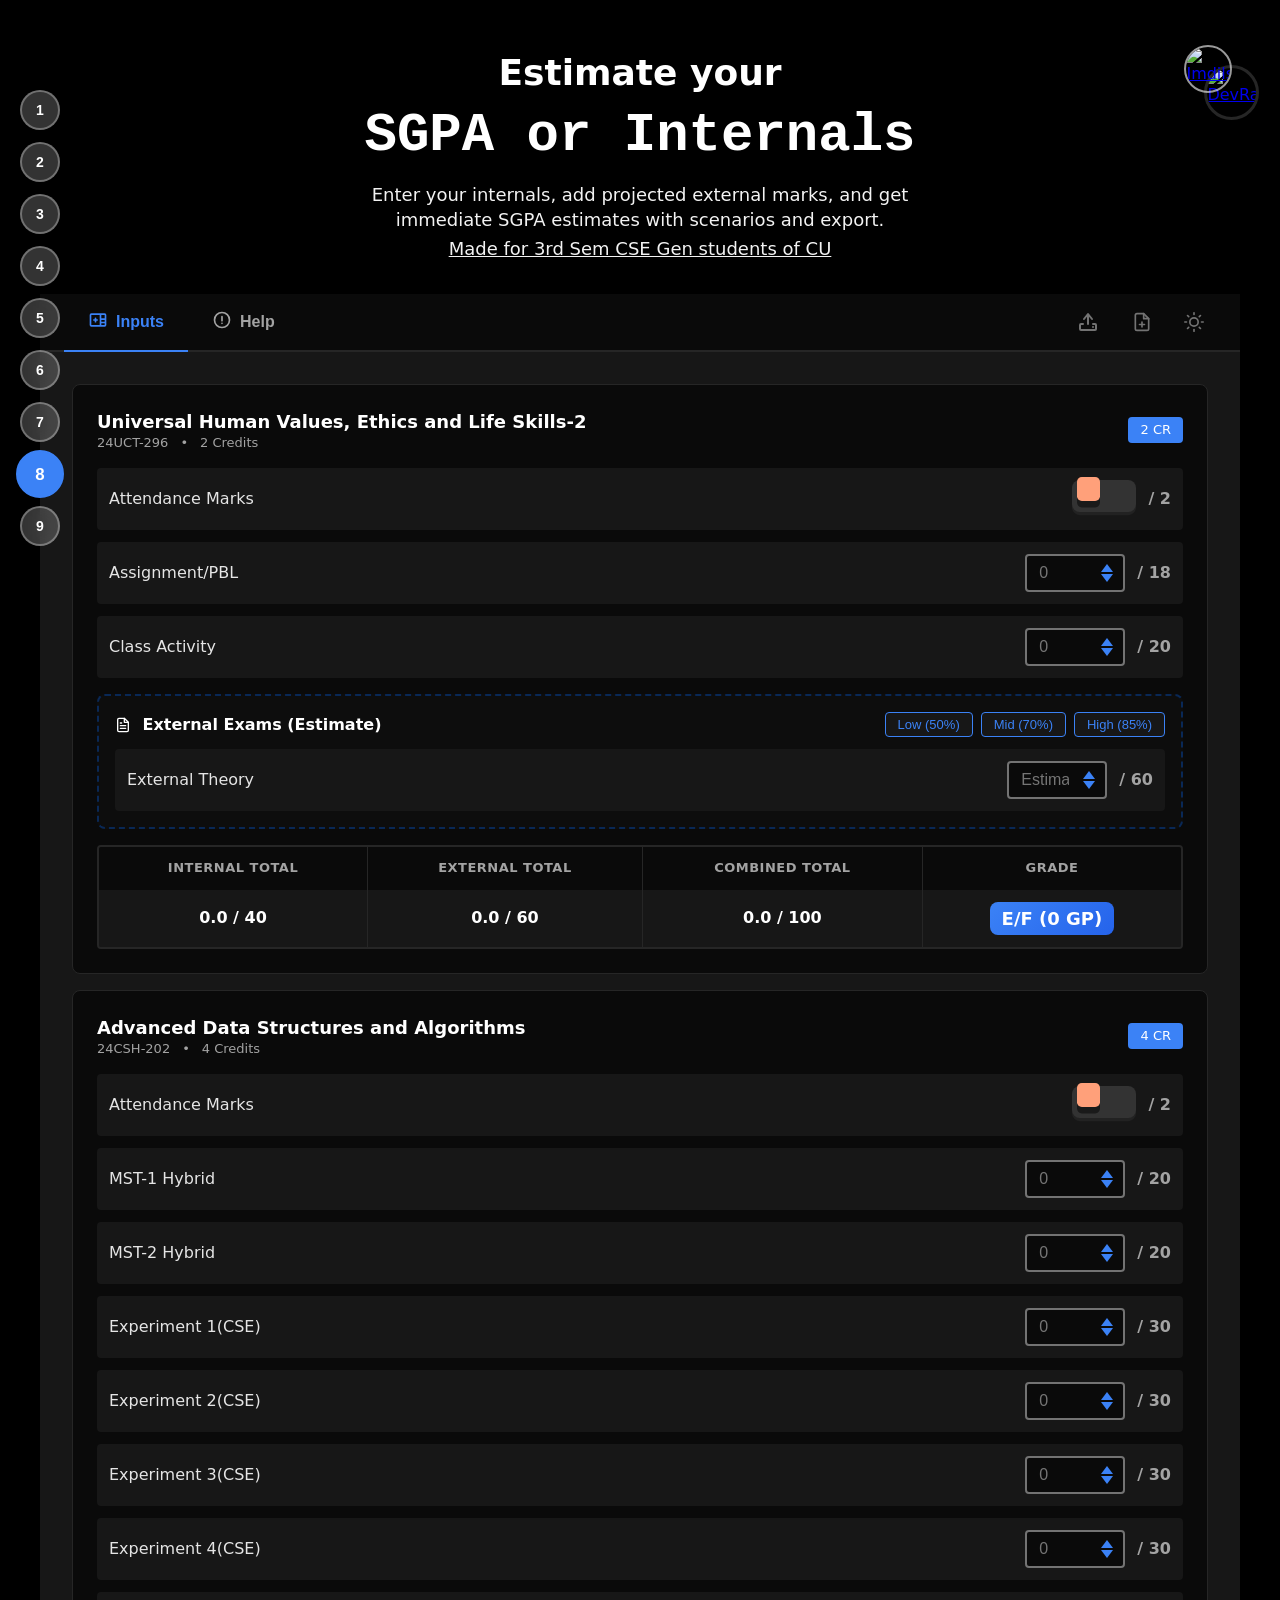
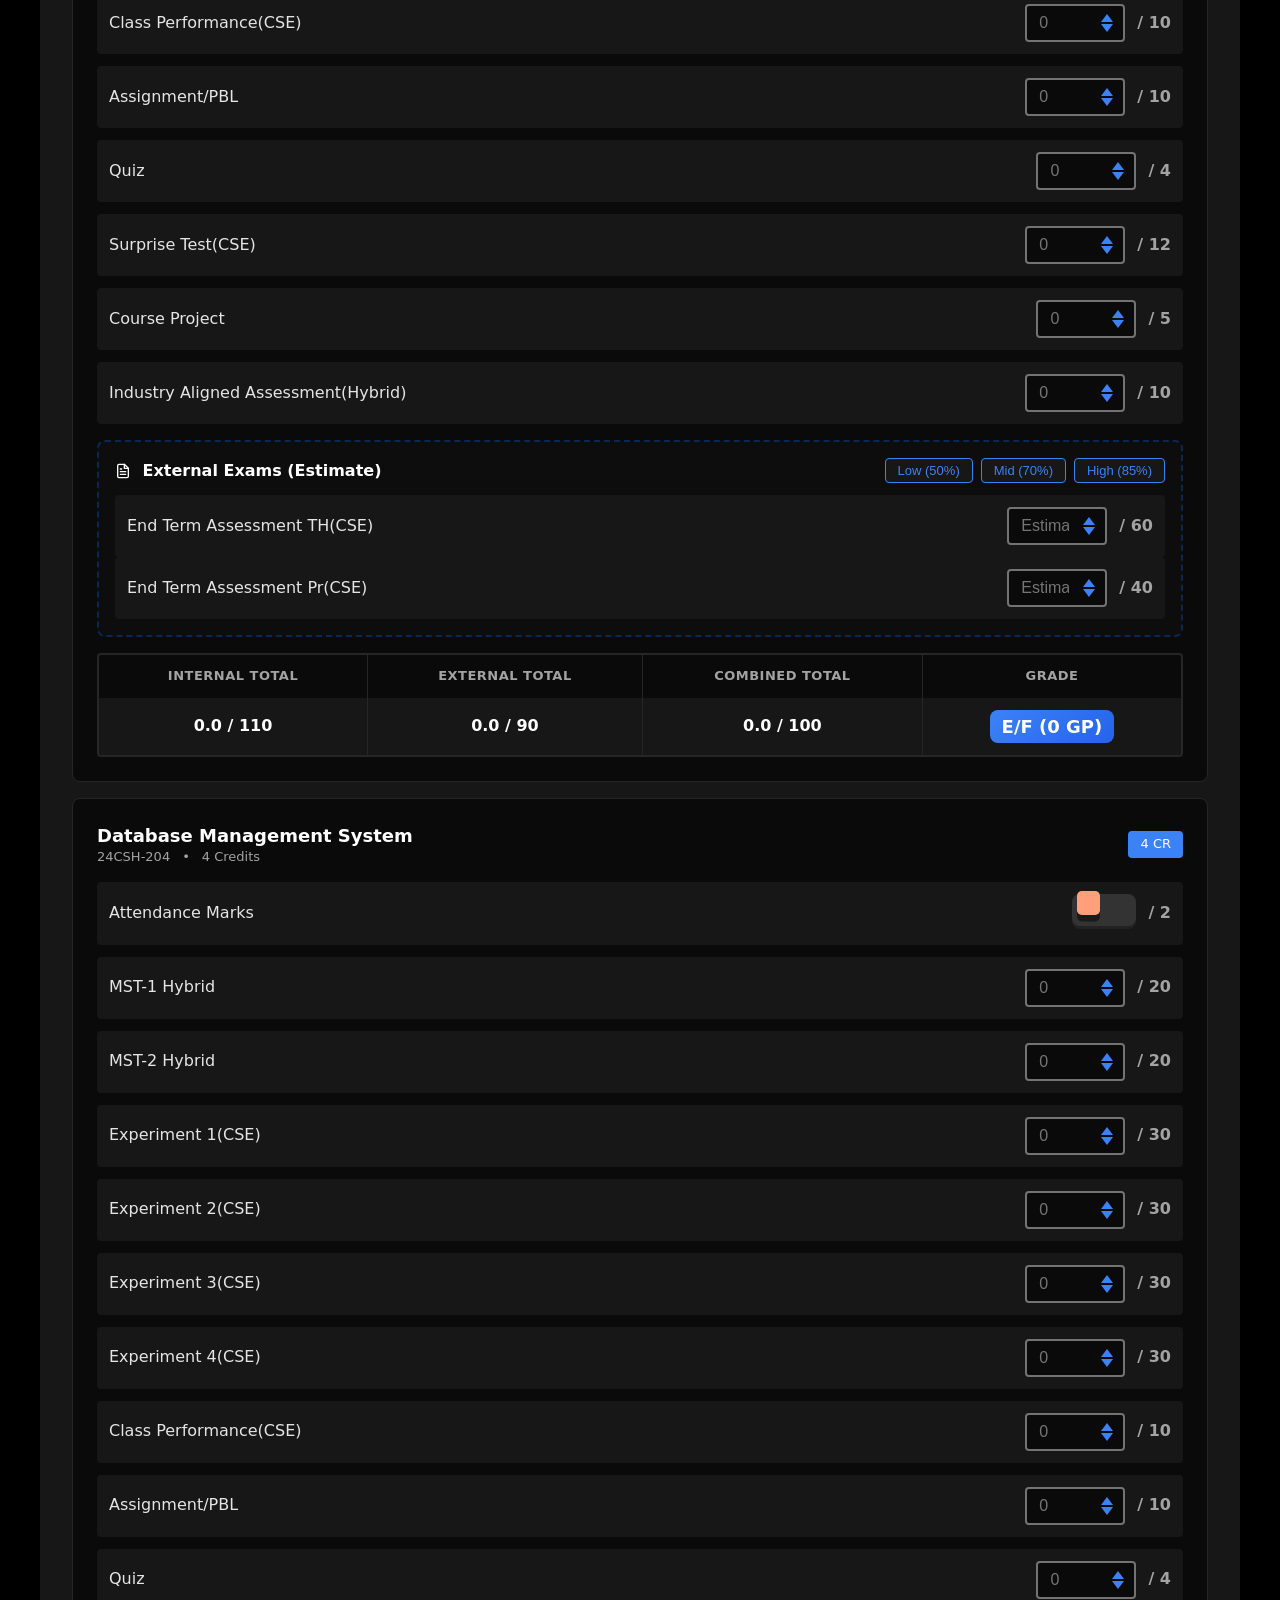
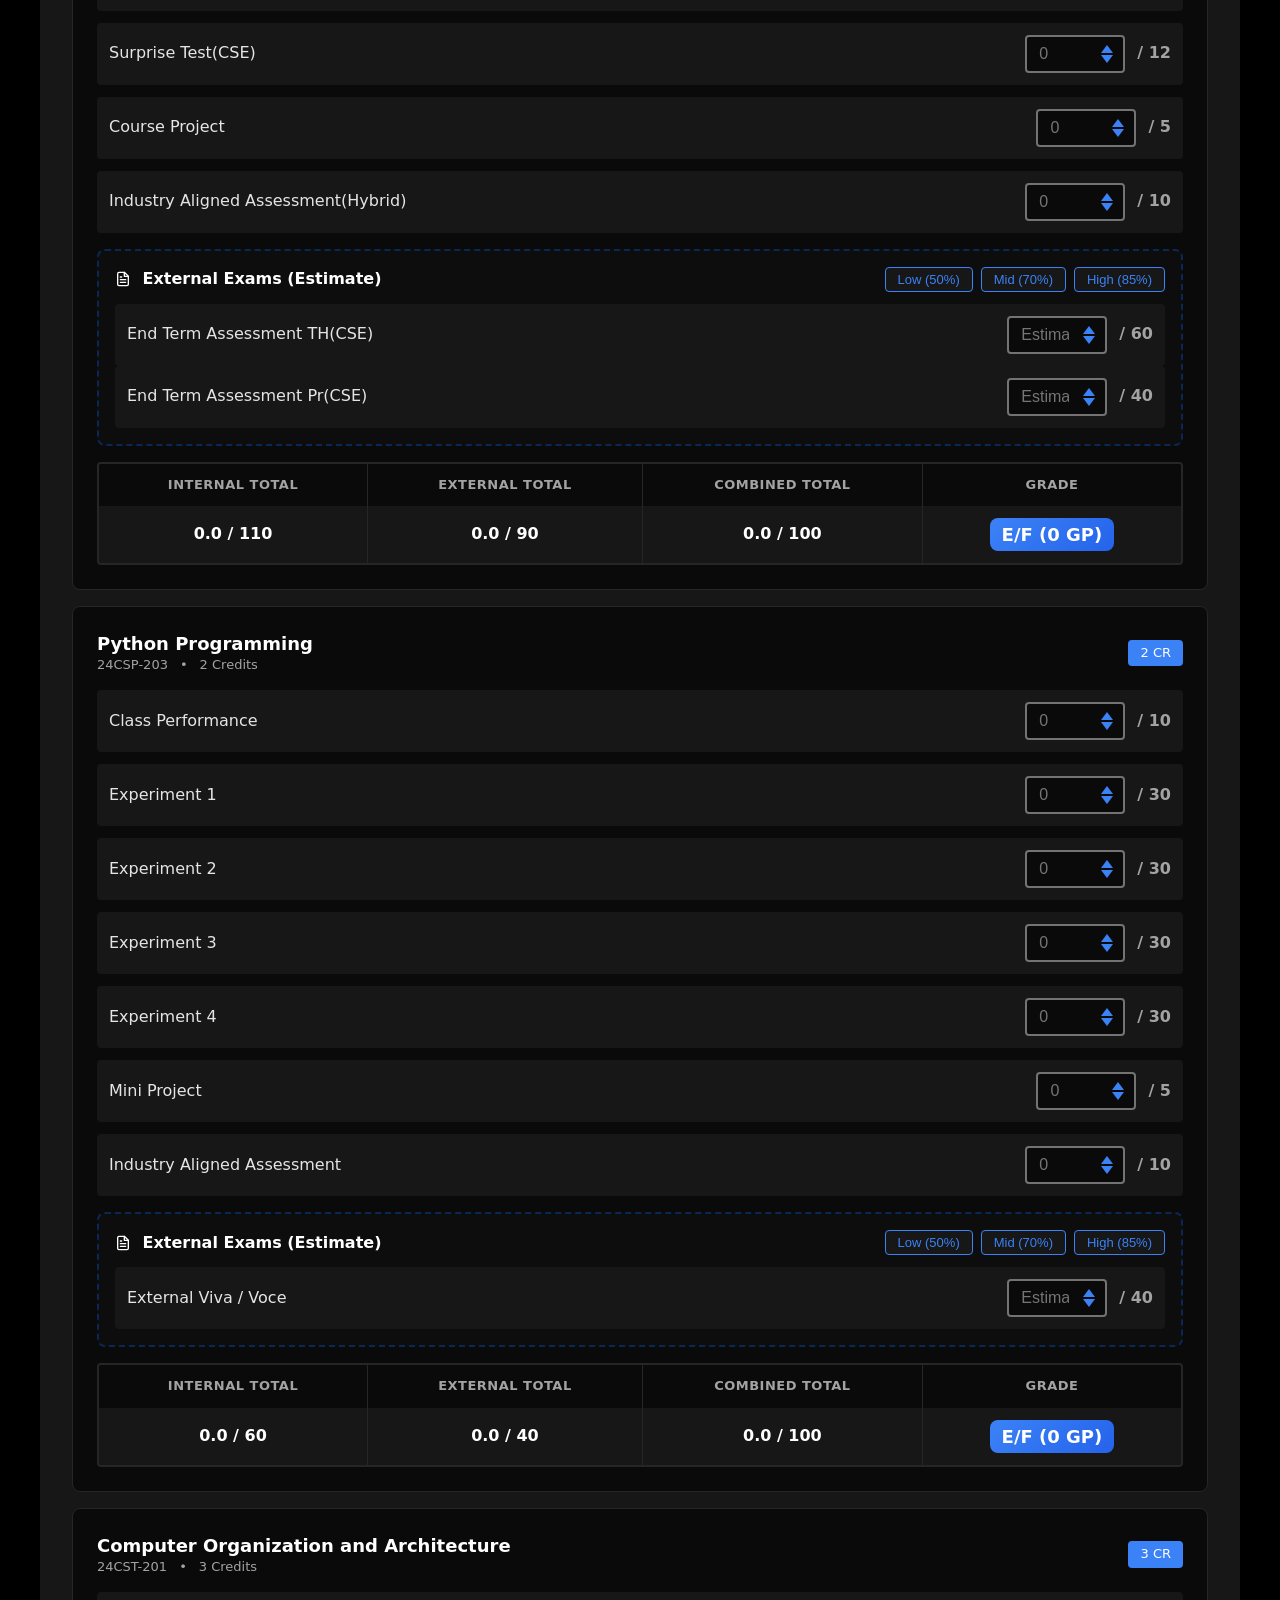
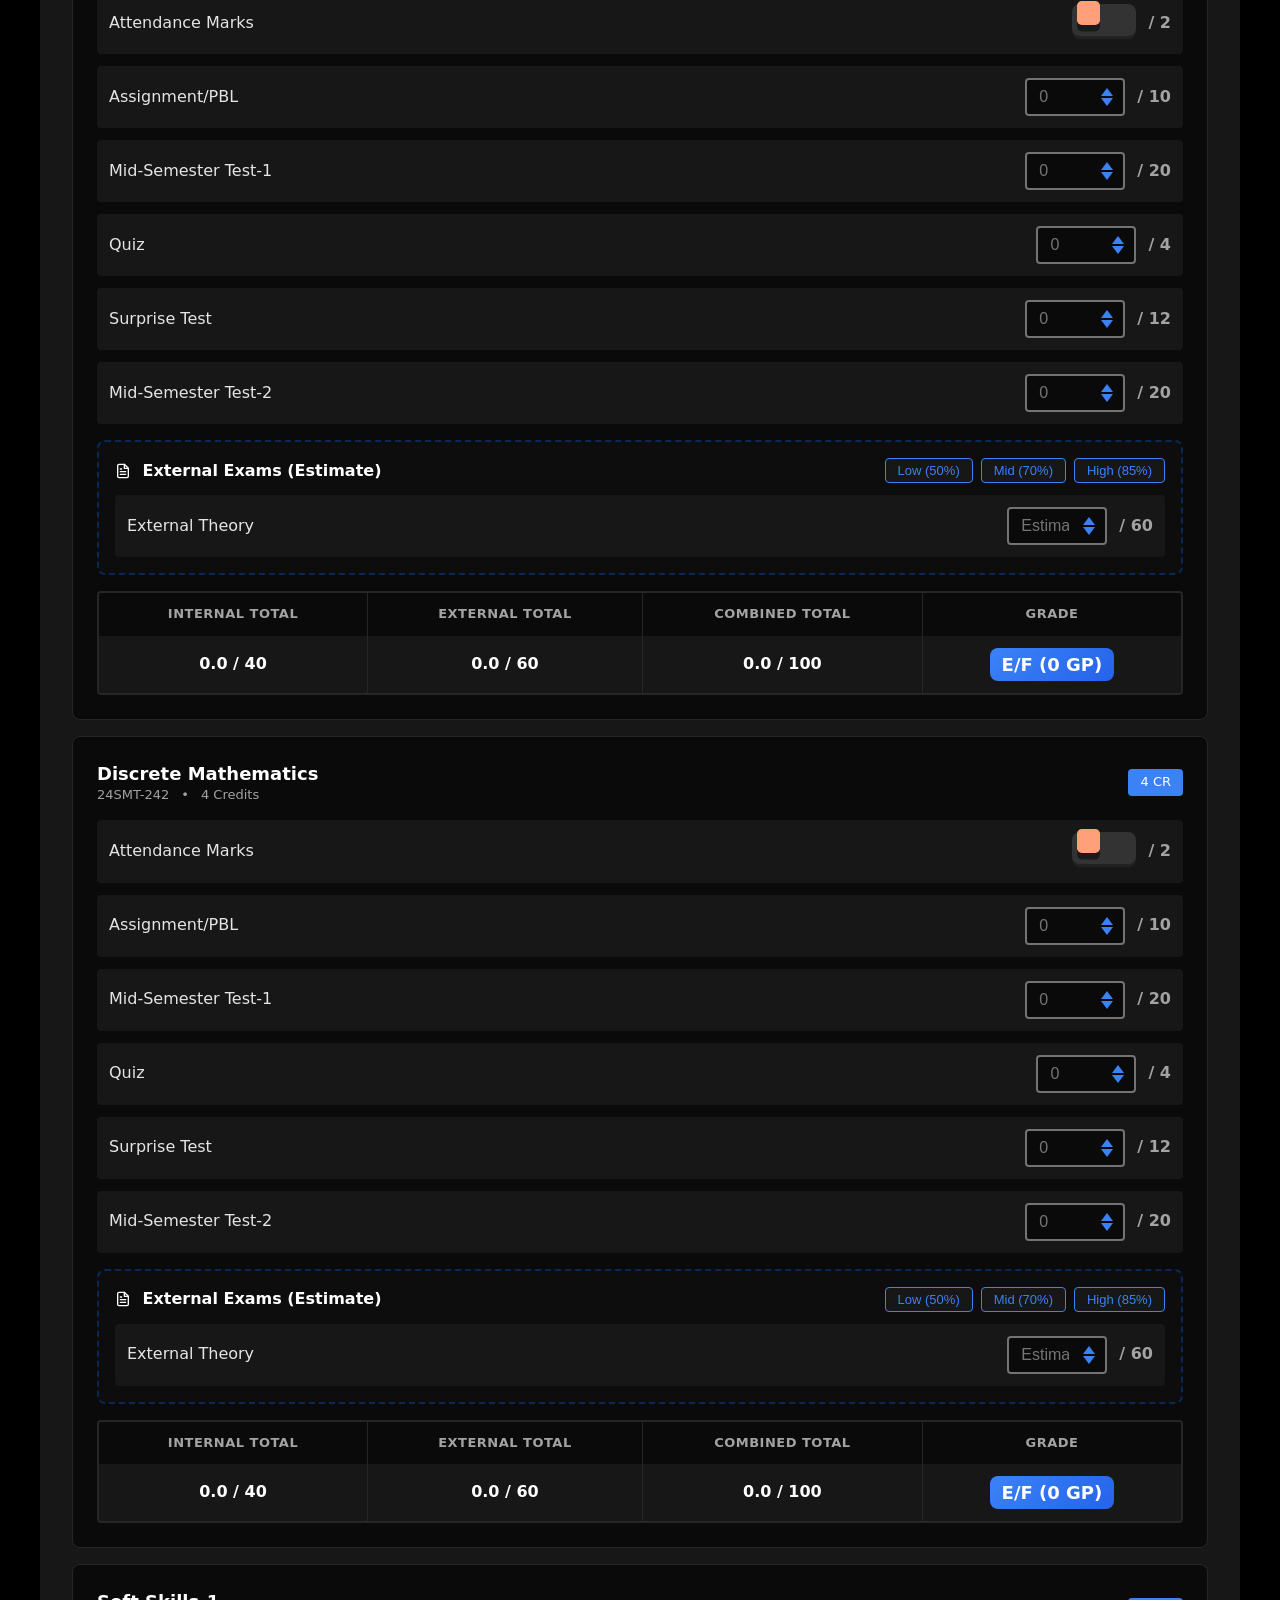
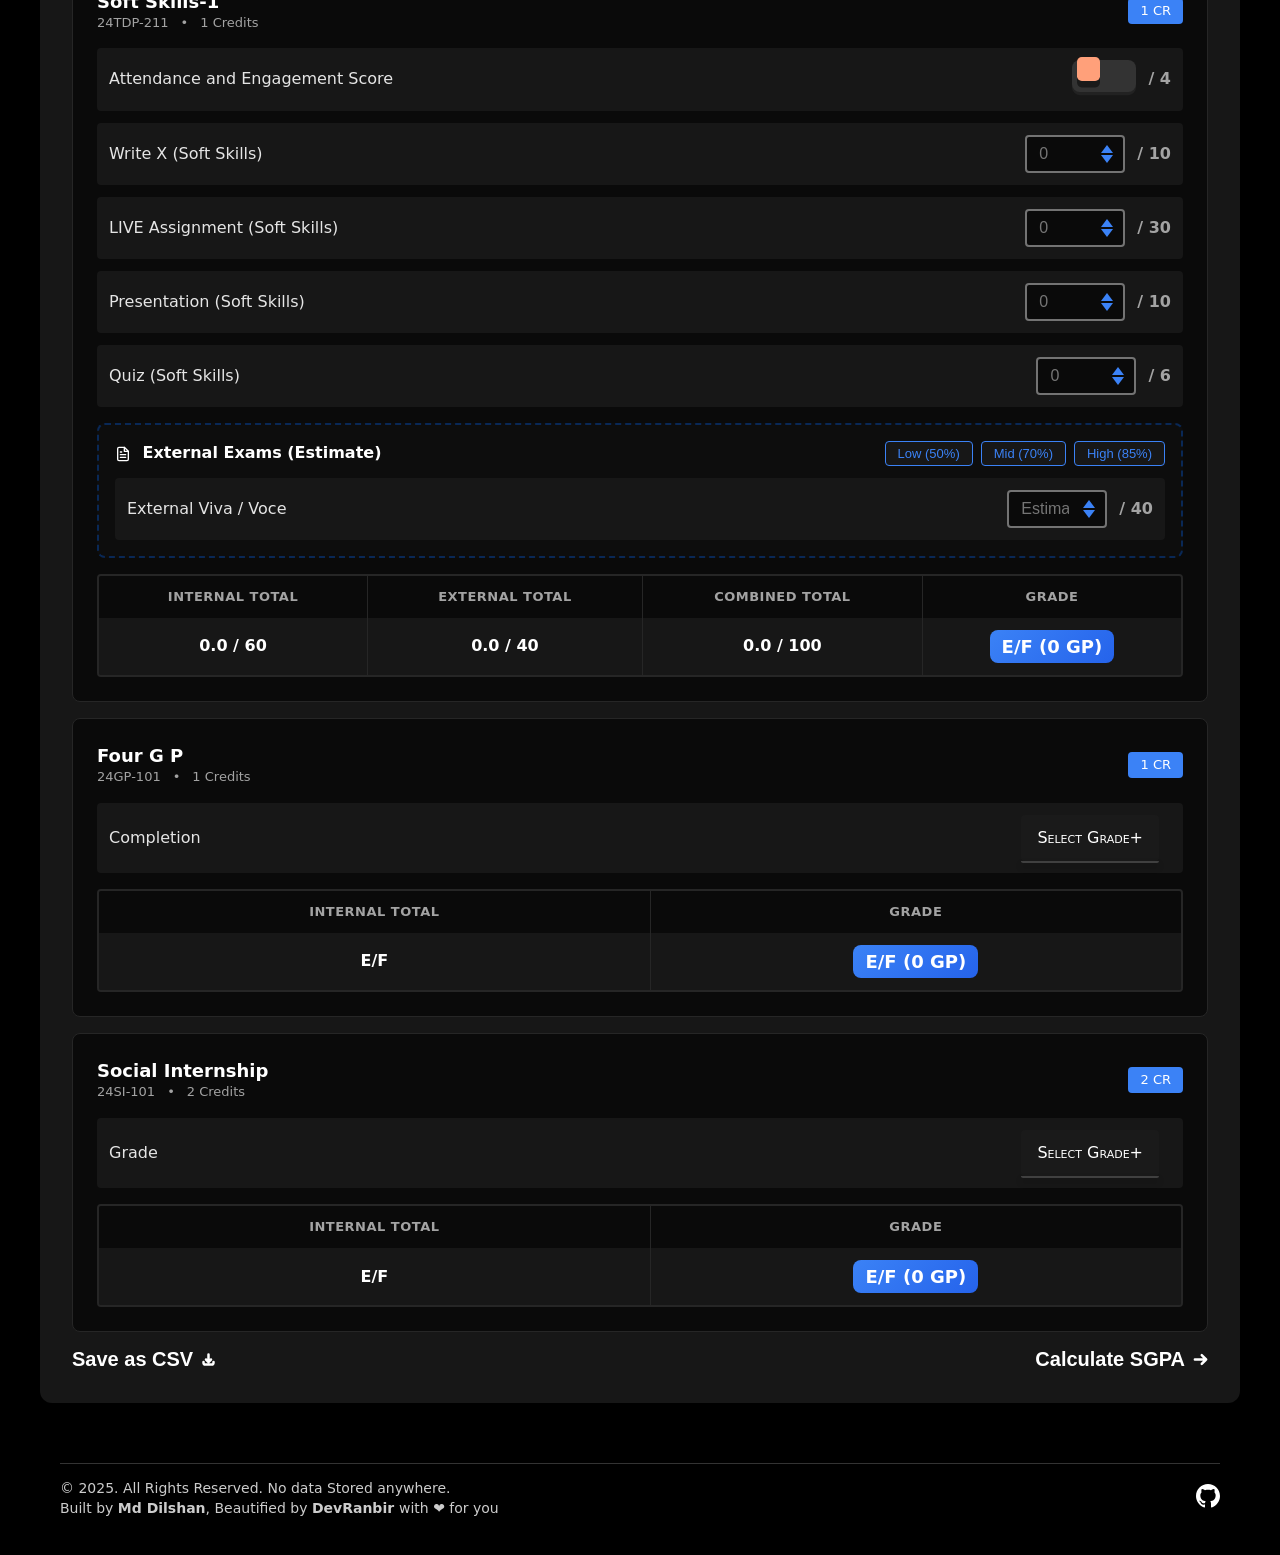
==== commit 86f82c46: "Refactor SGPA Estimator: Update title, enhance dropdown for Social Internship, and revise grading cr" ====
--- a/uncompressed.html
+++ b/uncompressed.html
@@ -16,7 +16,7 @@
     <meta name="twitter:title" content="Internal Marks Calculator" />
     <meta name="twitter:description" content="Calculate Internal marks and Grade easily." />
     <meta name="twitter:image" content="https://imdilshan.github.io/Internal-Marks-Calculator/preview1.jpg" />
-    <title>SGPA Estimator - CS201</title>
+    <title>SGPA Estimator</title>
     <meta name="description" content="Estimate your SGPA with internal marks and projected external scores">
     <script src="https://cdn.jsdelivr.net/npm/canvas-confetti@1.9.2/dist/confetti.browser.min.js"></script>
     <style>
@@ -303,7 +303,7 @@
             background: white;
             border-radius: var(--radius-lg);
             box-shadow: var(--shadow-2);
-            overflow: hidden;
+            overflow: visible;
             transition: background 300ms ease;
         }
 
@@ -715,6 +715,7 @@
         .tab-panel {
             padding: var(--space-6);
             animation: fadeIn 300ms ease;
+            overflow: visible;
         }
 
         .tab-panel[hidden] {
@@ -1913,6 +1914,116 @@
             .mobile-text {
                 display: none;
             }
+        }
+
+        /* Custom Dropdown Menu for Social Internship */
+        .si-dropdown-wrapper {
+            position: relative;
+            width: 100%;
+        }
+
+        .si-dropdown-wrapper .si-dropdown-label {
+            padding: 12px 16px;
+            background: #2d2f31;
+            color: white;
+            font-size: var(--fs-sm);
+            font-variant: small-caps;
+            cursor: pointer;
+            display: block;
+            border-radius: var(--radius-sm);
+            user-select: none;
+        }
+
+        .si-dropdown-wrapper .si-dropdown-label::after {
+            float: right;
+            right: 10%;
+            content: "+";
+            font-size: 1em;
+            transition: transform 0.3s ease;
+        }
+
+        .si-dropdown-wrapper .si-dropdown-slide {
+            position: absolute;
+            top: 100%;
+            left: 0;
+            right: 0;
+            width: 100%;
+            height: 0px;
+            overflow: hidden;
+            text-align: center;
+            transition: height 0.3s ease;
+            background: #ffffff;
+            border: 1px solid #e5e5e5;
+            border-radius: 0 0 var(--radius-sm) var(--radius-sm);
+            z-index: 1000;
+            margin: 0;
+            padding: 0;
+            list-style: none;
+            box-shadow: 0 4px 6px rgba(0, 0, 0, 0.1);
+        }
+
+        .si-dropdown-wrapper .si-dropdown-slide li {
+            padding: 4px;
+            list-style: none;
+            cursor: pointer;
+            transition: background 0.2s ease;
+        }
+
+        .si-dropdown-wrapper .si-dropdown-slide li:hover {
+            background: rgba(0, 0, 0, 0.05);
+        }
+
+        [data-theme="dark"] .si-dropdown-wrapper .si-dropdown-slide li:hover {
+            background: rgba(255, 255, 255, 0.1);
+        }
+
+        .si-dropdown-wrapper .si-dropdown-slide li a {
+            text-decoration: none;
+            color: #2d2f31;
+            display: block;
+            font-size: var(--fs-sm);
+        }
+
+        [data-theme="dark"] .si-dropdown-wrapper .si-dropdown-slide li a {
+            color: #e5e5e5;
+        }
+
+        .si-dropdown-wrapper input[type="checkbox"] {
+            position: absolute;
+            opacity: 0;
+            height: 0px;
+            width: 0px;
+            pointer-events: none;
+        }
+
+        .si-dropdown-wrapper input[type="checkbox"]:checked + .si-dropdown-label::after {
+            transform: rotateZ(45deg);
+        }
+
+        .si-dropdown-wrapper input[type="checkbox"]:checked ~ .si-dropdown-slide {
+            height: 192px;
+        }
+
+        [data-theme="dark"] .si-dropdown-wrapper .si-dropdown-label {
+            background: #1a1a1a;
+        }
+
+        [data-theme="dark"] .si-dropdown-wrapper .si-dropdown-slide {
+            background: #1a1a1a;
+            border: 1px solid #404040;
+            box-shadow: 0 4px 6px rgba(0, 0, 0, 0.3);
+        }
+
+        [data-theme="dark"] .si-dropdown-wrapper .si-dropdown-slide li a {
+            color: #e5e5e5;
+        }
+
+        [data-theme="dark"] .si-dropdown-wrapper .si-dropdown-slide li a {
+            color: #e5e5e5;
+        }
+
+        [data-theme="dark"] .si-dropdown-wrapper .si-dropdown-slide li:hover {
+            background: rgba(255, 255, 255, 0.05);
         }
     </style>
 </head>
@@ -2073,7 +2184,7 @@
                         </svg>
                         Total Credits
                     </div>
-                    <div class="result-value" id="total-credits">20</div>
+                    <div class="result-value" id="total-credits">23</div>
                 </div>
                 <div class="result-card">
                     <div class="result-label">
@@ -2083,19 +2194,11 @@
                             <line x1="16" y1="13" x2="8" y2="13"></line>
                             <line x1="16" y1="17" x2="8" y2="17"></line>
                         </svg>
-                        Total Marks
+                        Total Marks you earned
                     </div>
                     <div class="result-value" id="total-marks">0</div>
                 </div>
-                <div class="result-card">
-                    <div class="result-label">
-                        <svg width="14" height="14" viewBox="0 0 24 24" fill="none" stroke="currentColor" stroke-width="2" stroke-linecap="round" stroke-linejoin="round">
-                            <polygon points="12 2 15.09 8.26 22 9.27 17 14.14 18.18 21.02 12 17.77 5.82 21.02 7 14.14 2 9.27 8.91 8.26 12 2"></polygon>
-                        </svg>
-                        Grade Points
-                    </div>
-                    <div class="result-value" id="grade-points">0</div>
-                </div>
+
             </div>
 
             <div class="breakdown-section">
@@ -2137,8 +2240,8 @@
                         SGPA = Σ(Grade Point × Credits) / Σ(Credits)
                     </div>
                     <p style="margin-top: var(--space-3); font-size: var(--fs-sm); color: var(--neutral-500); font-style: italic;">
-                        Example: If you score 85% (A+ = 9 GP) in a 4-credit subject and 75% (A = 8 GP) in a 3-credit subject:<br>
-                        SGPA = (9×4 + 8×3) / (4+3) = 60/7 = 8.57
+                        Example: If you score 98% (A+ = 10 GP) in a 4-credit subject and 92% (A = 9 GP) in a 3-credit subject:<br>
+                        SGPA = (10×4 + 9×3) / (4+3) = 67/7 = 9.57
                     </p>
                 </div>
 
@@ -2154,50 +2257,50 @@
                     
                     <div style="display: grid; grid-template-columns: repeat(auto-fit, minmax(280px, 1fr)); gap: var(--space-3); margin-top: var(--space-4);">
                         <div style="background: linear-gradient(135deg, #22C55E 0%, #16A34A 100%); padding: var(--space-4); border-radius: var(--radius-md); color: white;">
-                            <div style="font-size: var(--fs-xs); opacity: 0.9; margin-bottom: var(--space-1);">90-100%</div>
-                            <div style="font-size: var(--fs-xl); font-weight: 700; margin-bottom: var(--space-1);">O Grade</div>
+                            <div style="font-size: var(--fs-xs); opacity: 0.9; margin-bottom: var(--space-1);">96-100%</div>
+                            <div style="font-size: var(--fs-xl); font-weight: 700; margin-bottom: var(--space-1);">A+ Grade</div>
                             <div style="font-size: var(--fs-sm); opacity: 0.95;">Outstanding • 10 GP</div>
                         </div>
                         
                         <div style="background: linear-gradient(135deg, #3B82F6 0%, #2563EB 100%); padding: var(--space-4); border-radius: var(--radius-md); color: white;">
-                            <div style="font-size: var(--fs-xs); opacity: 0.9; margin-bottom: var(--space-1);">80-89%</div>
-                            <div style="font-size: var(--fs-xl); font-weight: 700; margin-bottom: var(--space-1);">A+ Grade</div>
+                            <div style="font-size: var(--fs-xs); opacity: 0.9; margin-bottom: var(--space-1);">90-95%</div>
+                            <div style="font-size: var(--fs-xl); font-weight: 700; margin-bottom: var(--space-1);">A Grade</div>
                             <div style="font-size: var(--fs-sm); opacity: 0.95;">Excellent • 9 GP</div>
                         </div>
                         
                         <div style="background: linear-gradient(135deg, #8B5CF6 0%, #7C3AED 100%); padding: var(--space-4); border-radius: var(--radius-md); color: white;">
-                            <div style="font-size: var(--fs-xs); opacity: 0.9; margin-bottom: var(--space-1);">70-79%</div>
-                            <div style="font-size: var(--fs-xl); font-weight: 700; margin-bottom: var(--space-1);">A Grade</div>
+                            <div style="font-size: var(--fs-xs); opacity: 0.9; margin-bottom: var(--space-1);">85-89%</div>
+                            <div style="font-size: var(--fs-xl); font-weight: 700; margin-bottom: var(--space-1);">B+ Grade</div>
                             <div style="font-size: var(--fs-sm); opacity: 0.95;">Very Good • 8 GP</div>
                         </div>
                         
                         <div style="background: linear-gradient(135deg, #14B8A6 0%, #0D9488 100%); padding: var(--space-4); border-radius: var(--radius-md); color: white;">
-                            <div style="font-size: var(--fs-xs); opacity: 0.9; margin-bottom: var(--space-1);">60-69%</div>
-                            <div style="font-size: var(--fs-xl); font-weight: 700; margin-bottom: var(--space-1);">B+ Grade</div>
+                            <div style="font-size: var(--fs-xs); opacity: 0.9; margin-bottom: var(--space-1);">60-84%</div>
+                            <div style="font-size: var(--fs-xl); font-weight: 700; margin-bottom: var(--space-1);">B Grade</div>
                             <div style="font-size: var(--fs-sm); opacity: 0.95;">Good • 7 GP</div>
                         </div>
                         
                         <div style="background: linear-gradient(135deg, #F59E0B 0%, #D97706 100%); padding: var(--space-4); border-radius: var(--radius-md); color: white;">
                             <div style="font-size: var(--fs-xs); opacity: 0.9; margin-bottom: var(--space-1);">50-59%</div>
-                            <div style="font-size: var(--fs-xl); font-weight: 700; margin-bottom: var(--space-1);">B Grade</div>
+                            <div style="font-size: var(--fs-xl); font-weight: 700; margin-bottom: var(--space-1);">C+ Grade</div>
                             <div style="font-size: var(--fs-sm); opacity: 0.95;">Above Average • 6 GP</div>
                         </div>
                         
                         <div style="background: linear-gradient(135deg, #F97316 0%, #EA580C 100%); padding: var(--space-4); border-radius: var(--radius-md); color: white;">
-                            <div style="font-size: var(--fs-xs); opacity: 0.9; margin-bottom: var(--space-1);">45-49%</div>
+                            <div style="font-size: var(--fs-xs); opacity: 0.9; margin-bottom: var(--space-1);">40-49%</div>
                             <div style="font-size: var(--fs-xl); font-weight: 700; margin-bottom: var(--space-1);">C Grade</div>
                             <div style="font-size: var(--fs-sm); opacity: 0.95;">Average • 5 GP</div>
                         </div>
                         
                         <div style="background: linear-gradient(135deg, #6B7280 0%, #4B5563 100%); padding: var(--space-4); border-radius: var(--radius-md); color: white;">
-                            <div style="font-size: var(--fs-xs); opacity: 0.9; margin-bottom: var(--space-1);">40-44%</div>
-                            <div style="font-size: var(--fs-xl); font-weight: 700; margin-bottom: var(--space-1);">P Grade</div>
+                            <div style="font-size: var(--fs-xs); opacity: 0.9; margin-bottom: var(--space-1);">35-39%</div>
+                            <div style="font-size: var(--fs-xl); font-weight: 700; margin-bottom: var(--space-1);">D Grade</div>
                             <div style="font-size: var(--fs-sm); opacity: 0.95;">Pass • 4 GP</div>
                         </div>
                         
                         <div style="background: linear-gradient(135deg, #EF4444 0%, #DC2626 100%); padding: var(--space-4); border-radius: var(--radius-md); color: white;">
-                            <div style="font-size: var(--fs-xs); opacity: 0.9; margin-bottom: var(--space-1);">0-39%</div>
-                            <div style="font-size: var(--fs-xl); font-weight: 700; margin-bottom: var(--space-1);">F Grade</div>
+                            <div style="font-size: var(--fs-xs); opacity: 0.9; margin-bottom: var(--space-1);">0-34%</div>
+                            <div style="font-size: var(--fs-xl); font-weight: 700; margin-bottom: var(--space-1);">E/F Grade</div>
                             <div style="font-size: var(--fs-sm); opacity: 0.95;">Fail • 0 GP</div>
                         </div>
                     </div>
@@ -2382,18 +2485,36 @@
                 externals: [
                     { name: "External Viva / Voce", max: 40, obtained: 0 }
                 ]
+            },
+            {
+                name: "Four G P",
+                code: "24GP-101",
+                credits: 1,
+                components: [
+                    { name: "Completion", max: 10, obtained: 0, isGradeInput: true }
+                ],
+                externals: []
+            },
+            {
+                name: "Social Internship",
+                code: "24SI-101",
+                credits: 2,
+                components: [
+                    { name: "Grade", max: 10, obtained: 0, isGradeInput: true }
+                ],
+                externals: []
             }
         ];
 
         function getGrade(percentage) {
-            if (percentage >= 90) return { grade: 'O', point: 10 };
-            if (percentage >= 80) return { grade: 'A+', point: 9 };
-            if (percentage >= 70) return { grade: 'A', point: 8 };
-            if (percentage >= 60) return { grade: 'B+', point: 7 };
-            if (percentage >= 50) return { grade: 'B', point: 6 };
-            if (percentage >= 45) return { grade: 'C', point: 5 };
-            if (percentage >= 40) return { grade: 'P', point: 4 };
-            return { grade: 'F', point: 0 };
+            if (percentage >= 96) return { grade: 'A+', point: 10 };
+            if (percentage >= 90) return { grade: 'A', point: 9 };
+            if (percentage >= 85) return { grade: 'B+', point: 8 };
+            if (percentage >= 60) return { grade: 'B', point: 7 };
+            if (percentage >= 50) return { grade: 'C+', point: 6 };
+            if (percentage >= 40) return { grade: 'C', point: 5 };
+            if (percentage >= 35) return { grade: 'D', point: 4 };
+            return { grade: 'E/F', point: 0 };
         }
 
         // Toast Notification System
@@ -2455,9 +2576,33 @@
 
                     <div class="components-grid">
                         ${subject.components.map((comp, compIdx) => {
-                            const isAttendance = comp.name.toLowerCase().includes('attendance');
-                            
-                            if (isAttendance) {
+                            // Handle grade input (GP-1 and Social Internship)
+                            if (comp.isGradeInput) {
+                                return `
+                                    <div class="component-row">
+                                        <div class="component-name">${comp.name}</div>
+                                        <div class="si-dropdown-wrapper">
+                                            <input type="checkbox" id="si-dropdown-touch-${idx}-${compIdx}">
+                                            <label for="si-dropdown-touch-${idx}-${compIdx}" class="si-dropdown-label">
+                                                <span id="si-selected-text-${idx}-${compIdx}">Select Grade</span>
+                                            </label>
+                                            <ul class="si-dropdown-slide">
+                                                <li><a href="#" onclick="selectGrade(${idx}, ${compIdx}, 10, 'A+ (96-100)'); return false;">A+ (96-100)</a></li>
+                                                <li><a href="#" onclick="selectGrade(${idx}, ${compIdx}, 9, 'A (90-95)'); return false;">A (90-95)</a></li>
+                                                <li><a href="#" onclick="selectGrade(${idx}, ${compIdx}, 8, 'B+ (85-89)'); return false;">B+ (85-89)</a></li>
+                                                <li><a href="#" onclick="selectGrade(${idx}, ${compIdx}, 7, 'B (60-84)'); return false;">B (60-84)</a></li>
+                                                <li><a href="#" onclick="selectGrade(${idx}, ${compIdx}, 6, 'C+ (50-59)'); return false;">C+ (50-59)</a></li>
+                                                <li><a href="#" onclick="selectGrade(${idx}, ${compIdx}, 5, 'C (40-49)'); return false;">C (40-49)</a></li>
+                                                <li><a href="#" onclick="selectGrade(${idx}, ${compIdx}, 4, 'D (35-39)'); return false;">D (35-39)</a></li>
+                                                <li><a href="#" onclick="selectGrade(${idx}, ${compIdx}, 0, 'E/F (0-34)'); return false;">E/F (0-34)</a></li>
+                                            </ul>
+                                            <input type="hidden" id="marks-${idx}-${compIdx}" value="" data-subject-idx="${idx}" data-comp-idx="${compIdx}" data-max="${comp.max}" data-is-grade-input="true">
+                                        </div>
+                                    </div>
+                                `;
+                            }
+                            // Handle switch inputs (GP-1 or attendance)
+                            else if (comp.isSwitch || comp.name.toLowerCase().includes('attendance')) {
                                 return `
                                     <div class="component-row">
                                         <div class="component-name">${comp.name}</div>
@@ -2469,15 +2614,18 @@
                                                     data-subject-idx="${idx}"
                                                     data-comp-idx="${compIdx}"
                                                     data-max="${comp.max}"
+                                                    ${comp.isSwitch ? 'data-is-gp-switch="true"' : ''}
                                                     aria-label="${comp.name} - toggle for full marks"
                                                 >
                                                 <span class="slider"></span>
                                             </label>
                                         </div>
-                                        <div class="component-max">/ ${comp.max}</div>
+                                        <div class="component-max">${comp.isSwitch ? '' : '/ ' + comp.max}</div>
                                     </div>
                                 `;
-                            } else {
+                            }
+                            // Regular number inputs
+                            else {
                                 return `
                                     <div class="component-row">
                                         <div class="component-name">${comp.name}</div>
@@ -2554,21 +2702,31 @@
                         <table class="summary-table">
                             <thead>
                                 <tr>
-                                    <th>Internal Total</th>
-                                    ${subject.externals && subject.externals.length > 0 ? `
-                                        <th>External Total</th>
-                                        <th>Combined Total</th>
-                                    ` : ''}
+                                    ${subject.isGP || subject.isGradeInput ? `
+                                        <th>Status</th>
+                                    ` : `
+                                        <th>Internal Total</th>
+                                        ${subject.externals && subject.externals.length > 0 ? `
+                                            <th>External Total</th>
+                                            <th>Combined Total</th>
+                                        ` : ''}
+                                    `}
                                     <th>Grade</th>
                                 </tr>
                             </thead>
                             <tbody>
                                 <tr>
-                                    <td id="internal-${idx}">0 / ${subject.components.reduce((sum, c) => sum + c.max, 0)}</td>
-                                    ${subject.externals && subject.externals.length > 0 ? `
-                                        <td id="external-${idx}">0 / ${subject.externals.reduce((sum, e) => sum + e.max, 0)}</td>
-                                        <td id="combined-${idx}">0 / ${subject.components.reduce((sum, c) => sum + c.max, 0) + subject.externals.reduce((sum, e) => sum + e.max, 0)}</td>
-                                    ` : ''}
+                                    ${subject.isGP ? `
+                                        <td id="internal-${idx}">Not Done</td>
+                                    ` : subject.isGradeInput ? `
+                                        <td id="internal-${idx}">Not Selected</td>
+                                    ` : `
+                                        <td id="internal-${idx}">0 / ${subject.components.reduce((sum, c) => sum + c.max, 0)}</td>
+                                        ${subject.externals && subject.externals.length > 0 ? `
+                                            <td id="external-${idx}">0 / ${subject.externals.reduce((sum, e) => sum + e.max, 0)}</td>
+                                            <td id="combined-${idx}">0 / ${subject.components.reduce((sum, c) => sum + c.max, 0) + subject.externals.reduce((sum, e) => sum + e.max, 0)}</td>
+                                        ` : ''}
+                                    `}
                                     <td class="grade-cell"><span class="grade-pill" id="grade-${idx}">-</span></td>
                                 </tr>
                             </tbody>
@@ -2586,6 +2744,11 @@
                         if (input) {
                             if (input.type === 'checkbox') {
                                 // Handle checkboxes with change event
+                                input.addEventListener('change', function() {
+                                    updateSubjectTotal(subjectIdx);
+                                });
+                            } else if (input.tagName === 'SELECT') {
+                                // Handle select dropdowns (grade input)
                                 input.addEventListener('change', function() {
                                     updateSubjectTotal(subjectIdx);
                                 });
@@ -2624,6 +2787,23 @@
             renderSubjectNav();
         }
 
+        function selectGrade(subjectIdx, compIdx, gradePoint, gradeText) {
+            // Update the hidden input value
+            const hiddenInput = document.getElementById(`marks-${subjectIdx}-${compIdx}`);
+            hiddenInput.value = gradePoint;
+            
+            // Update the displayed text
+            const displayText = document.getElementById(`si-selected-text-${subjectIdx}-${compIdx}`);
+            displayText.textContent = gradeText;
+            
+            // Close the dropdown
+            const checkbox = document.getElementById(`si-dropdown-touch-${subjectIdx}-${compIdx}`);
+            checkbox.checked = false;
+            
+            // Update the subject total
+            updateSubjectTotal(subjectIdx);
+        }
+
         function applyScenario(subjectIdx, scenario) {
             const subject = subjects[subjectIdx];
             if (!subject.externals) return;
@@ -2647,6 +2827,43 @@
 
         function updateSubjectTotal(subjectIdx) {
             const subject = subjects[subjectIdx];
+            const isGP1 = subject.code === "24GP-101";
+            const isSocialInternship = subject.code === "24SI-101";
+            
+            // Handle GP-1 and Social Internship (both use grade input dropdowns)
+            if (isGP1 || isSocialInternship) {
+                const gradeElement = document.getElementById(`marks-${subjectIdx}-0`);
+                const gradePoint = parseFloat(gradeElement.value) || 0;
+                
+                // Calculate percentage based on grade point
+                let percentage = 0;
+                if (gradePoint === 10) percentage = 98;
+                else if (gradePoint === 9) percentage = 92.5;
+                else if (gradePoint === 8) percentage = 87;
+                else if (gradePoint === 7) percentage = 72;
+                else if (gradePoint === 6) percentage = 54.5;
+                else if (gradePoint === 5) percentage = 44.5;
+                else if (gradePoint === 4) percentage = 37;
+                else percentage = 0;
+                
+                const { grade, point } = getGrade(percentage);
+                
+                document.getElementById(`internal-${subjectIdx}`).textContent = 
+                    grade || 'Not Selected';
+                
+                const gradeBadge = document.getElementById(`grade-${subjectIdx}`);
+                if (window.innerWidth <= 768) {
+                    gradeBadge.textContent = grade;
+                } else {
+                    gradeBadge.textContent = `${grade} (${point} GP)`;
+                }
+                gradeBadge.className = `grade-pill grade-${grade.toLowerCase().replace(/\//g, '-')}`;
+                
+                subject.percentage = percentage;
+                subject.gradePoint = point;
+                updateNavButtonStatus(subjectIdx);
+                return;
+            }
             
             // Detect subject type based on components
             const isHybrid = subject.code === "24CSH-202" || subject.code === "24CSH-204";
@@ -2881,6 +3098,37 @@
         function updateNavButtonStatus(subjectIdx) {
             // Update both desktop and mobile nav buttons
             const navBtns = document.querySelectorAll(`.subject-nav-btn[data-subject-idx="${subjectIdx}"]`);
+            
+            const subject = subjects[subjectIdx];
+            const isGP1 = subject.code === "24GP-101";
+            const isSocialInternship = subject.code === "24SI-101";
+            
+            // Special handling for GP-1 and Social Internship
+            if (isGP1 || isSocialInternship) {
+                const isComplete = parseFloat(document.getElementById(`marks-${subjectIdx}-0`)?.value) > 0;
+                
+                const bigTickIcon = `<svg class="nav-big-tick" width="20" height="20" viewBox="0 0 24 24" fill="none" stroke="currentColor" stroke-width="3" stroke-linecap="round" stroke-linejoin="round"><polyline points="20 6 9 17 4 12"></polyline></svg>`;
+                
+                navBtns.forEach((navBtn) => {
+                    const smallTick = navBtn.querySelector('.nav-tick');
+                    const bigTick = navBtn.querySelector('.nav-big-tick');
+                    const numberSpan = navBtn.querySelector('.nav-number');
+                    if (smallTick) smallTick.remove();
+                    if (bigTick) bigTick.remove();
+                    
+                    if (isComplete) {
+                        // Show big tick for completion
+                        navBtn.classList.add('complete', 'full-complete');
+                        if (numberSpan) numberSpan.style.display = 'none';
+                        navBtn.insertAdjacentHTML('beforeend', bigTickIcon);
+                    } else {
+                        // No completion
+                        navBtn.classList.remove('complete', 'full-complete');
+                        if (numberSpan) numberSpan.style.display = '';
+                    }
+                });
+                return;
+            }
             
             const isInternalComplete = isSubjectInternalComplete(subjectIdx);
             const isExternalComplete = isSubjectExternalComplete(subjectIdx);
@@ -2941,6 +3189,18 @@
             let hasMissingInternal = false;
             
             subjects.forEach((subject, idx) => {
+                const isGP1 = subject.code === "24GP-101";
+                const isSocialInternship = subject.code === "24SI-101";
+                
+                // Skip validation for GP-1 and Social Internship - they're optional/special
+                if (isGP1 || isSocialInternship) {
+                    const element = document.getElementById(`marks-${idx}-0`);
+                    if (element && parseFloat(element.value) > 0) {
+                        hasAnyInput = true;
+                    }
+                    return; // Skip further validation for these subjects
+                }
+                
                 // Check internal marks
                 subject.components.forEach((comp, compIdx) => {
                     const element = document.getElementById(`marks-${idx}-${compIdx}`);
@@ -2978,6 +3238,27 @@
             const breakdown = [];
 
             subjects.forEach((subject, idx) => {
+                const isGP1 = subject.code === "24GP-101";
+                const isSocialInternship = subject.code === "24SI-101";
+                
+                // Handle GP-1 and Social Internship separately
+                if (isGP1 || isSocialInternship) {
+                    if (subject.percentage !== undefined && subject.gradePoint !== undefined) {
+                        totalCredits += subject.credits;
+                        totalGradePoints += (subject.credits * subject.gradePoint);
+                        
+                        breakdown.push({
+                            name: subject.name,
+                            code: subject.code,
+                            credits: subject.credits,
+                            percentage: subject.percentage,
+                            grade: getGrade(subject.percentage).grade,
+                            gradePoint: subject.gradePoint
+                        });
+                    }
+                    return;
+                }
+                
                 const isHybrid = subject.code === "24CSH-202" || subject.code === "24CSH-204";
                 const isPracticalOnly = subject.code === "24CSP-203";
                 const isSoftSkills = subject.code === "24TDP-211" || subject.code === "24UCT-296";
@@ -2988,6 +3269,17 @@
                     if (element.type === 'checkbox') {
                         const maxValue = parseFloat(element.getAttribute('data-max'));
                         return element.checked ? maxValue : 0;
+                    }
+                    if (element.tagName === 'SELECT') {
+                        const gradePoint = parseFloat(element.value) || 0;
+                        if (gradePoint === 10) return 98;
+                        if (gradePoint === 9) return 92.5;
+                        if (gradePoint === 8) return 87;
+                        if (gradePoint === 7) return 72;
+                        if (gradePoint === 6) return 54.5;
+                        if (gradePoint === 5) return 44.5;
+                        if (gradePoint === 4) return 37;
+                        return 0;
                     }
                     return parseFloat(element.value) || 0;
                 };
@@ -3119,7 +3411,6 @@
             document.getElementById('sgpa-value').textContent = sgpa.toFixed(2);
             document.getElementById('total-credits').textContent = totalCredits;
             document.getElementById('total-marks').textContent = totalMarks.toFixed(1);
-            document.getElementById('grade-points').textContent = totalGradePoints.toFixed(1);
 
             // Show overall grade badge
             const gradeBadge = document.getElementById('sgpa-grade-badge');
@@ -3250,6 +3541,17 @@
                 if (!element) return 0;
                 if (element.type === 'checkbox') {
                     return element.checked ? (parseFloat(element.dataset.max) || 0) : 0;
+                }
+                if (element.tagName === 'SELECT') {
+                    const gradePoint = parseFloat(element.value) || 0;
+                    if (gradePoint === 10) return 98;
+                    if (gradePoint === 9) return 92.5;
+                    if (gradePoint === 8) return 87;
+                    if (gradePoint === 7) return 72;
+                    if (gradePoint === 6) return 54.5;
+                    if (gradePoint === 5) return 44.5;
+                    if (gradePoint === 4) return 37;
+                    return 0;
                 }
                 return parseFloat(element.value) || 0;
             };
@@ -3316,6 +3618,17 @@
                 if (element.type === 'checkbox') {
                     return element.checked ? (parseFloat(element.dataset.max) || 0) : 0;
                 }
+                if (element.tagName === 'SELECT') {
+                    const gradePoint = parseFloat(element.value) || 0;
+                    if (gradePoint === 10) return 98;
+                    if (gradePoint === 9) return 92.5;
+                    if (gradePoint === 8) return 87;
+                    if (gradePoint === 7) return 72;
+                    if (gradePoint === 6) return 54.5;
+                    if (gradePoint === 5) return 44.5;
+                    if (gradePoint === 4) return 37;
+                    return 0;
+                }
                 return parseFloat(element.value) || 0;
             };
 
@@ -3382,8 +3695,7 @@
             summaryRows.push(['Your Estimated SGPA', sgpa.toFixed(2)]);
             summaryRows.push(['Grade', `${sgpaGrade.grade} Grade (${sgpaGrade.point} GP)`]);
             summaryRows.push(['Total Credits', totalCredits]);
-            summaryRows.push(['Total Marks', totalMarks.toFixed(1)]);
-            summaryRows.push(['Grade Points', totalGradePoints.toFixed(1)]);
+            summaryRows.push(['Total Marks you earned', totalMarks.toFixed(1)]);
             summaryRows.push([]);  // Empty row
             summaryRows.push(['Subject-wise Breakdown']);
 
@@ -3456,6 +3768,18 @@
                     if (element.type === 'checkbox') {
                         return element.checked ? (parseFloat(element.dataset.max) || 0) : 0;
                     }
+                    if (element.tagName === 'SELECT') {
+                        // For grade input, convert grade point to percentage-based value
+                        const gradePoint = parseFloat(element.value) || 0;
+                        if (gradePoint === 10) return 98;
+                        if (gradePoint === 9) return 92.5;
+                        if (gradePoint === 8) return 87;
+                        if (gradePoint === 7) return 72;
+                        if (gradePoint === 6) return 54.5;
+                        if (gradePoint === 5) return 44.5;
+                        if (gradePoint === 4) return 37;
+                        return 0;
+                    }
                     return parseFloat(element.value) || 0;
                 };
 
@@ -3528,7 +3852,6 @@
                 summaryData.push(['SGPA updated:', sgpa.toFixed(2)]);
                 summaryData.push(['Total Credits', totalCredits]);
                 summaryData.push(['Total Marks', totalMarks.toFixed(1)]);
-                summaryData.push(['Grade Points', totalGradePoints.toFixed(1)]);
                 summaryData.push([]);  // Empty row
                 summaryData.push(['Subject-wise Breakdown']);
 
